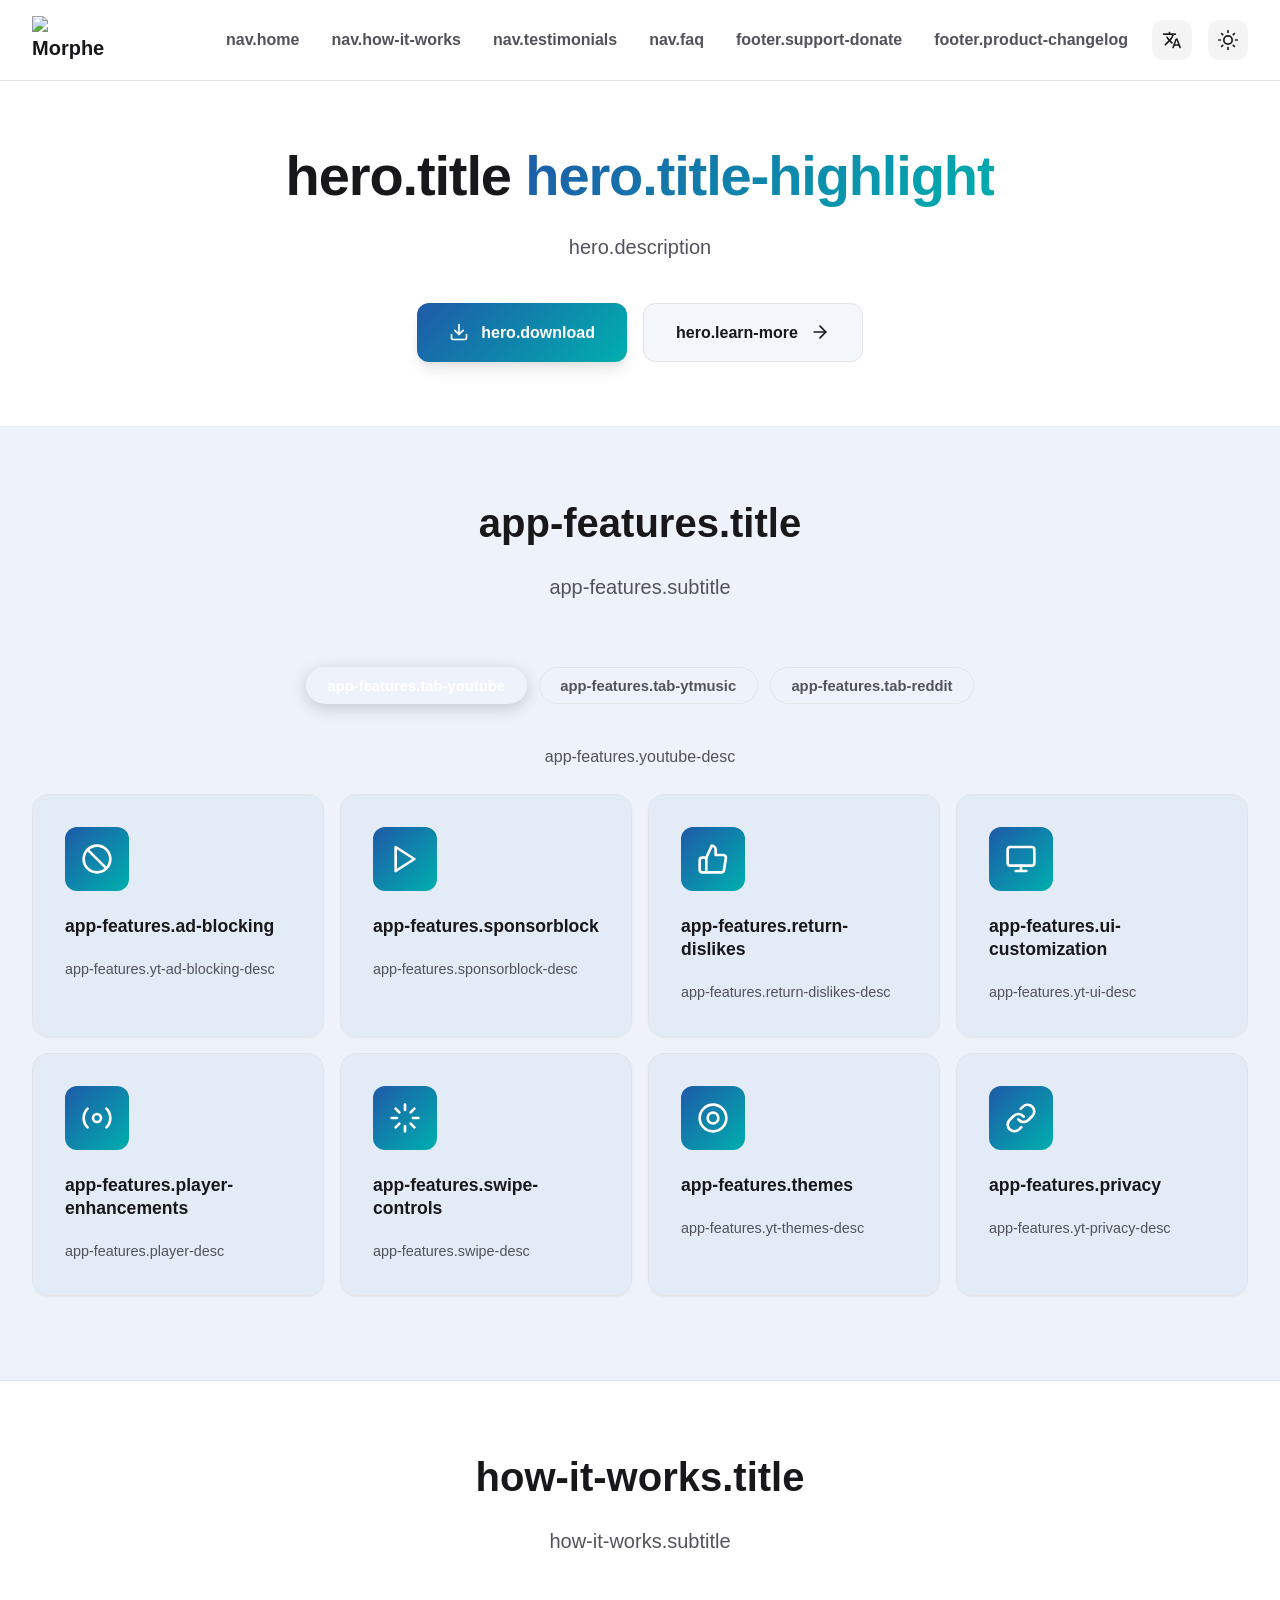
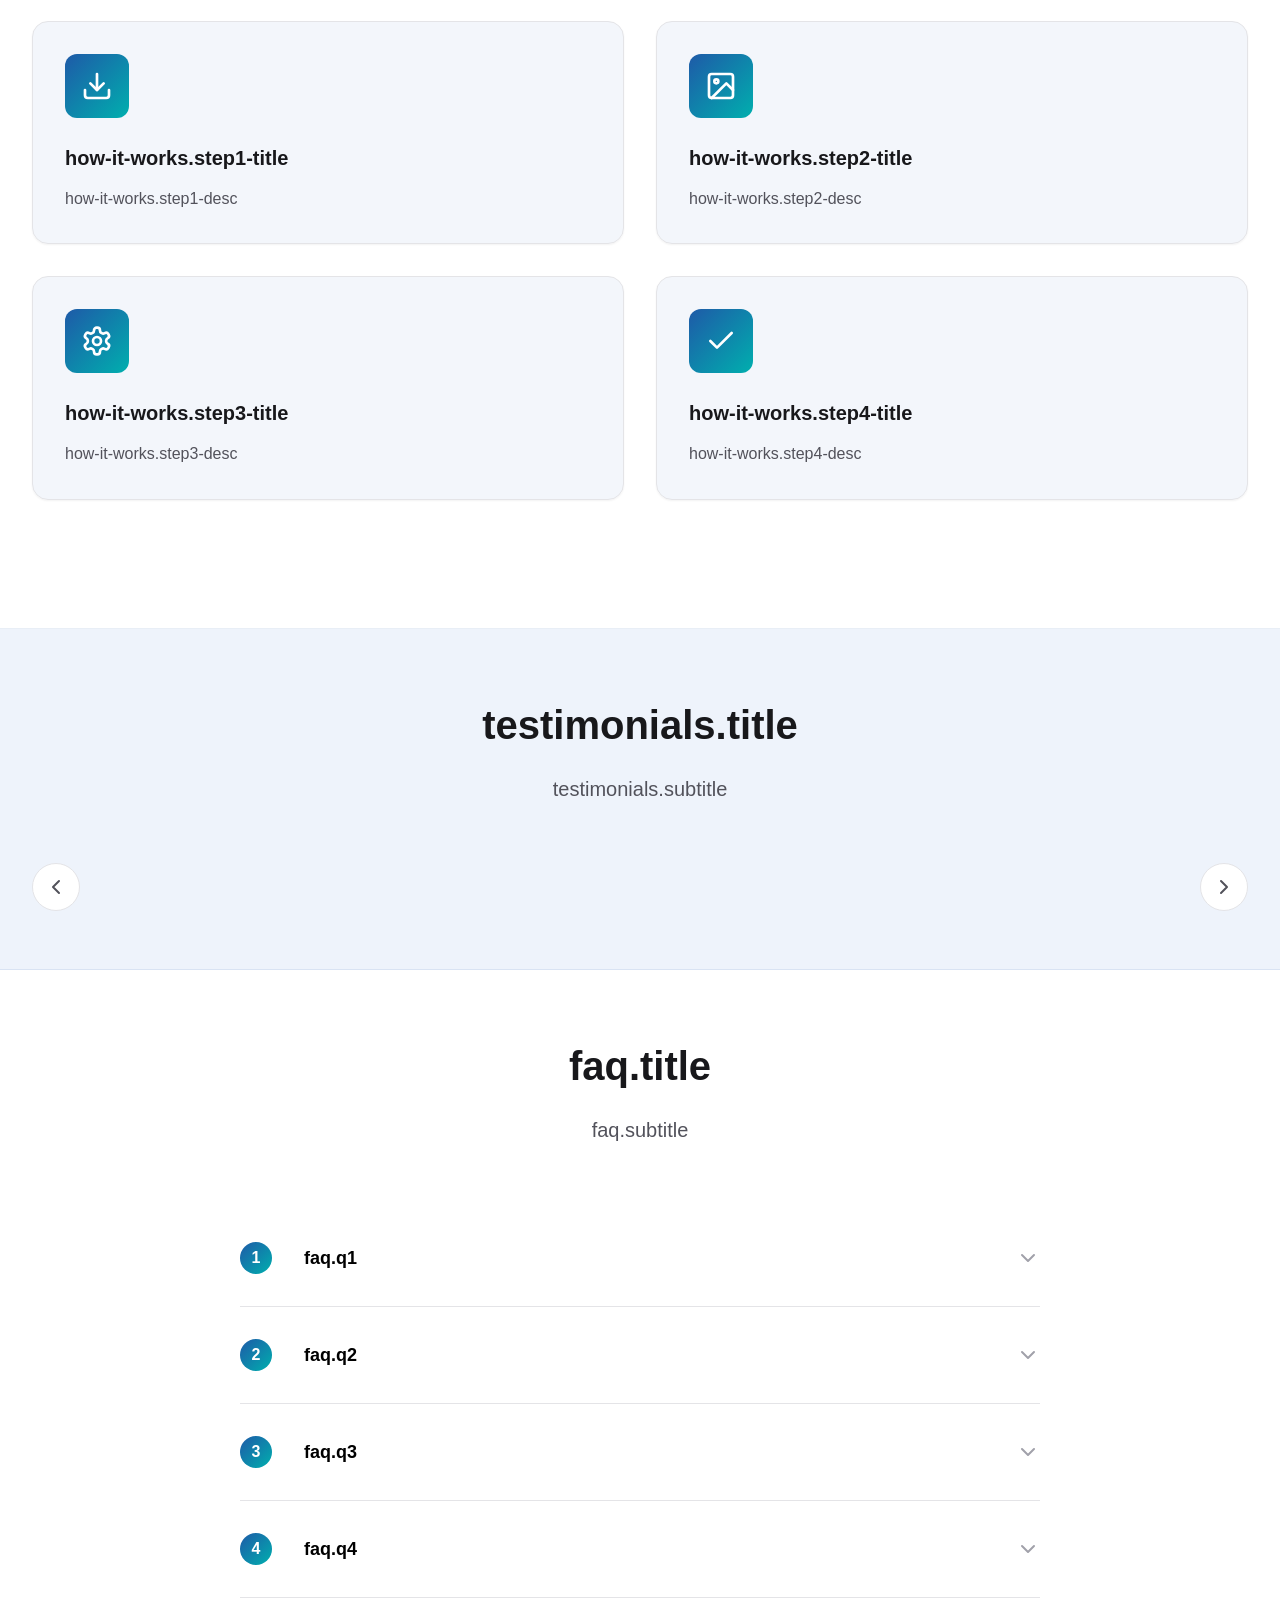
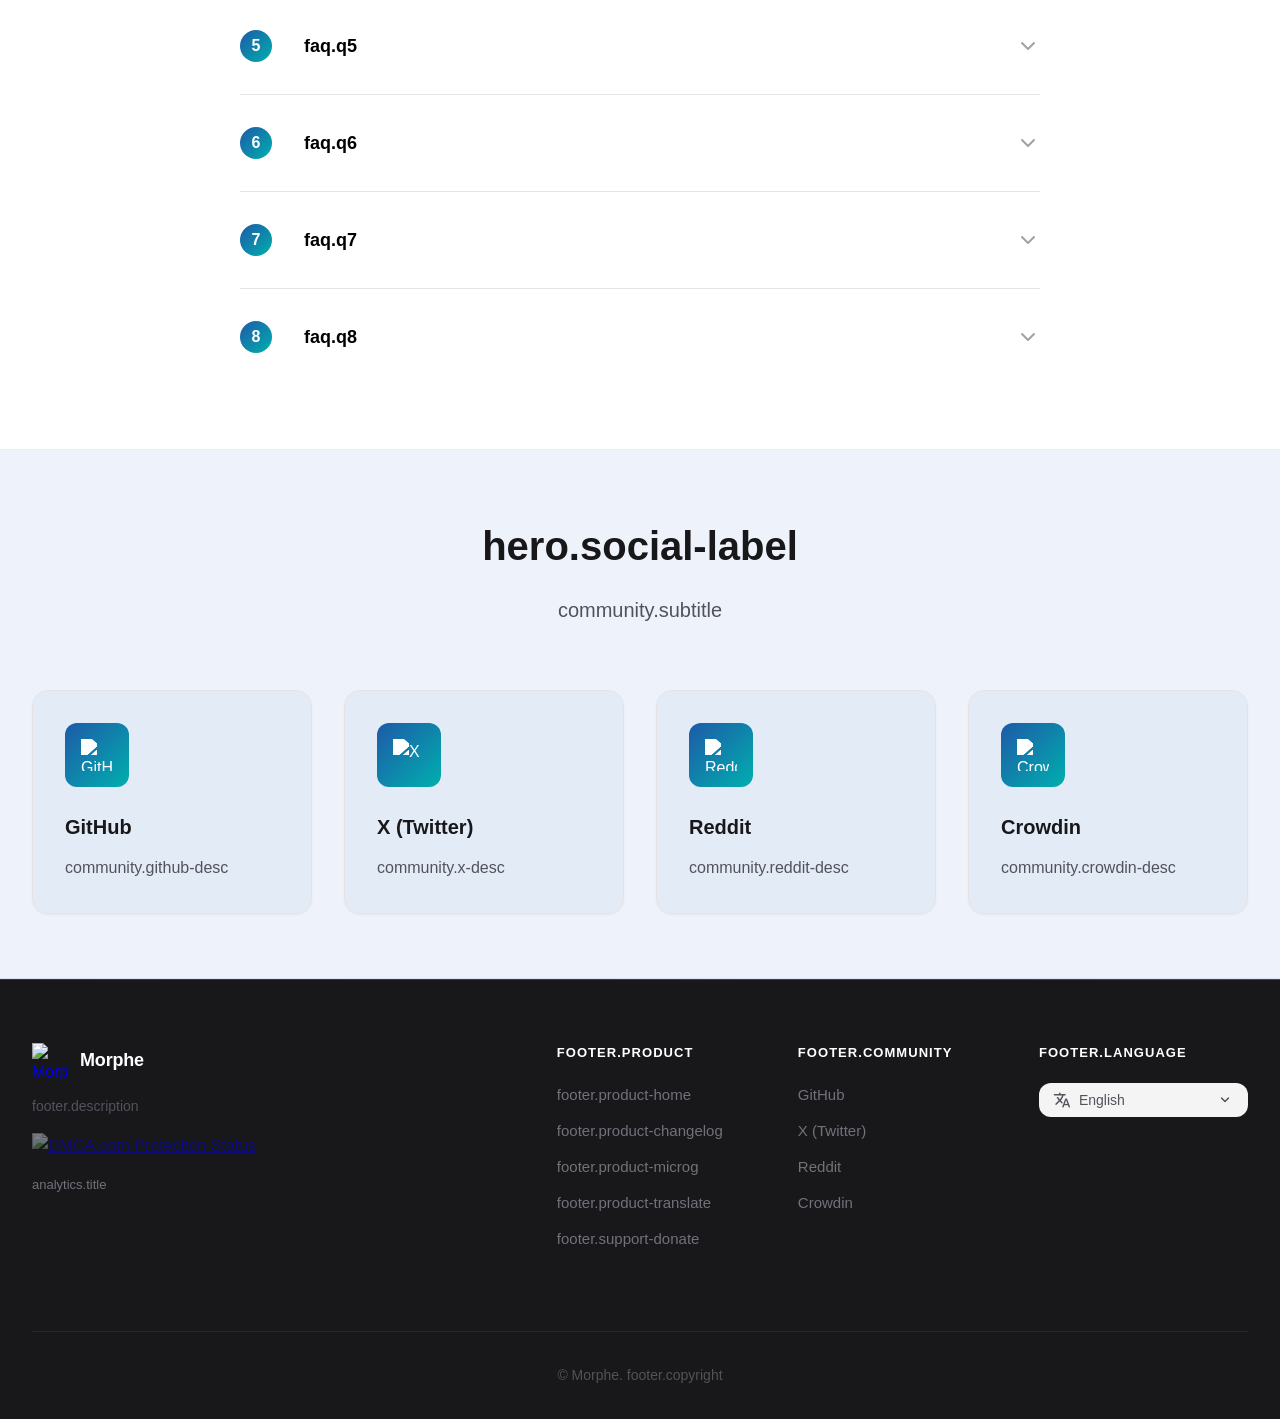
==== public/index.html @ bc4422da "feat: Add language selector button" ====
<!DOCTYPE html>
<html lang="en">
<head>
    <meta charset="UTF-8">
    <meta name="viewport" content="width=device-width, initial-scale=1.0">
    <meta name="description" content="Download the official Morphe APK.
    Created by former ReVanced contributors to patch YouTube, YouTube Music, and Reddit
    with ad-blocking and custom features.">
    <title>Morphe App for YouTube and Reddit - OFFICIAL SITE</title>
    <!-- Theme preloader -->
    <script src="js/theme-preload.js"></script>
    <!-- Language preloader -->
    <script src="js/lang-preload.js"></script>
    <link rel="stylesheet" href="https://fonts.googleapis.com/css2?family=Material+Symbols+Rounded:opsz,wght,FILL,GRAD@20..48,100..700,0..1,-50..200&display=block">
    <link rel="stylesheet" href="css/styles.css">
    <link rel="stylesheet" href="css/dark-theme.css">
    <link rel="icon" type="image/png" href="favicon-96x96.png" sizes="96x96"/>
    <link rel="icon" type="image/svg+xml" href="favicon.svg"/>
    <link rel="icon" href="favicon.ico"/>
    <link rel="apple-touch-icon" sizes="180x180" href="apple-touch-icon.png"/>
    <meta name="apple-mobile-web-app-title" content="Morphe"/>
    <link rel="manifest" href="site.webmanifest"/>
    <script src="js/analytics.js"></script>
</head>
<body>
<!-- Navigation -->
<nav class="navbar">
    <div class="nav-container">
        <a href="#home" class="nav-logo">
            <img src="images/morphe_wordmark_light.svg" alt="Morphe" class="nav-logo-wordmark logo-light">
            <img src="images/morphe_wordmark_dark.svg" alt="Morphe" class="nav-logo-wordmark logo-dark">
        </a>
        <div class="nav-links">
            <a href="#home" class="nav-link" data-i18n="nav.home" data-umami-event="Nav Home Click">Home</a>
            <a href="#how-it-works" class="nav-link" data-i18n="nav.how-it-works" data-umami-event="Nav How It Works Click">How It Works</a>
            <a href="#testimonials" class="nav-link" data-i18n="nav.testimonials" data-umami-event="Nav Testimonials Click">Testimonials</a>
            <a href="#faq" class="nav-link" data-i18n="nav.faq" data-umami-event="Nav FAQ Click">FAQ</a>
            <a href="donate" class="nav-link" data-i18n="footer.support-donate" data-umami-event="Nav Donate Click">Donate</a>
            <a href="changelog" class="nav-link"  data-i18n="footer.product-changelog" data-umami-event="Nav What's New Click">What's New</a>
        </div>
        <div class="nav-actions">
            <div class="lang-dropdown" id="langDropdownBar">
                <button class="lang-trigger-compact" id="langTriggerBar" type="button" aria-label="Change language">
                    <span class="material-symbols-rounded">translate</span>
                </button>
                <div class="lang-menu" id="langMenuBar" role="listbox"></div>
            </div>
            <button id="theme-toggle" class="theme-toggle" aria-label="Toggle theme" data-umami-event="Theme Toggle Click">
                <!-- Sun Icon (Light Mode) -->
                <svg id="theme-icon-sun" class="theme-icon" xmlns="http://www.w3.org/2000/svg" viewBox="0 0 24 24" fill="none" stroke="currentColor" stroke-width="2" stroke-linecap="round" stroke-linejoin="round">
                    <circle cx="12" cy="12" r="5"></circle>
                    <line x1="12" y1="1" x2="12" y2="3"></line>
                    <line x1="12" y1="21" x2="12" y2="23"></line>
                    <line x1="4.22" y1="4.22" x2="5.64" y2="5.64"></line>
                    <line x1="18.36" y1="18.36" x2="19.78" y2="19.78"></line>
                    <line x1="1" y1="12" x2="3" y2="12"></line>
                    <line x1="21" y1="12" x2="23" y2="12"></line>
                    <line x1="4.22" y1="19.78" x2="5.64" y2="18.36"></line>
                    <line x1="18.36" y1="5.64" x2="19.78" y2="4.22"></line>
                </svg>
                <!-- Moon Icon (Dark Mode) -->
                <svg id="theme-icon-moon" class="theme-icon hidden" xmlns="http://www.w3.org/2000/svg" viewBox="0 0 24 24" fill="none" stroke="currentColor" stroke-width="2" stroke-linecap="round" stroke-linejoin="round">
                    <path d="M21 12.79A9 9 0 1 1 11.21 3 7 7 0 0 0 21 12.79z"></path>
                </svg>
            </button>
            <button class="mobile-menu-toggle" aria-label="Toggle menu" data-umami-event="Mobile Menu Toggle">
                <span></span>
                <span></span>
                <span></span>
            </button>
        </div>
    </div>
</nav>

<!-- Hero Section -->
<section id="home" class="hero">
    <div class="hero-container">
        <div class="hero-content">
            <h1 class="hero-title"><span data-i18n="hero.title">Transform Your</span> <span class="gradient-text" data-i18n="hero.title-highlight">Android Apps</span></h1>
            <p class="hero-description" data-i18n="hero.description">
                From the developers that brought you the greatest modded YouTube apps,
                comes Morphe - the powerful app modification tool that puts you in control
            </p>
            <div class="hero-buttons">
                <a href="DOWNLOAD_URL_TEMPLATE" class="btn btn-primary" data-umami-event="Download Button Click">
                    <svg xmlns="http://www.w3.org/2000/svg" width="20" height="20" viewBox="0 0 24 24" fill="none" stroke="currentColor" stroke-width="2" stroke-linecap="round" stroke-linejoin="round">
                        <path d="M21 15v4a2 2 0 0 1-2 2H5a2 2 0 0 1-2-2v-4"></path>
                        <polyline points="7 10 12 15 17 10"></polyline>
                        <line x1="12" y1="15" x2="12" y2="3"></line>
                    </svg>
                    <span data-i18n="hero.download">Download Morphe</span>
                </a>
                <a href="#how-it-works" class="btn btn-secondary" data-umami-event="Learn More Button Click">
                    <span data-i18n="hero.learn-more">Learn More</span>
                    <svg xmlns="http://www.w3.org/2000/svg" width="20" height="20" viewBox="0 0 24 24" fill="none" stroke="currentColor" stroke-width="2" stroke-linecap="round" stroke-linejoin="round">
                        <line x1="5" y1="12" x2="19" y2="12"></line>
                        <polyline points="12 5 19 12 12 19"></polyline>
                    </svg>
                </a>
            </div>
        </div>
    </div>
</section>

<!-- Features Section -->
<section class="features-section">
    <div class="container">

        <div class="section-header">
            <h2 class="section-title" data-i18n="app-features.title">App Features</h2>
            <p class="section-subtitle" data-i18n="app-features.subtitle">Powerful patches for your favourite apps</p>
        </div>

        <!-- App Tabs -->
        <div class="app-tabs" role="tablist">
            <button class="app-tab active" data-app="youtube" role="tab" aria-selected="true">
                <span data-i18n="app-features.tab-youtube">YouTube Morphe</span>
            </button>
            <button class="app-tab" data-app="ytmusic" role="tab" aria-selected="false">
                <span data-i18n="app-features.tab-ytmusic">YT Music Morphe</span>
            </button>
            <button class="app-tab" data-app="reddit" role="tab" aria-selected="false">
                <span data-i18n="app-features.tab-reddit">Reddit Morphe</span>
            </button>
        </div>

        <!-- Pages container -->
        <div class="app-features-panel-wrapper">
            <div class="app-features-panel">

                <!-- YouTube page -->
                <div class="app-features-page active" data-app="youtube">
                    <p class="app-page-desc" data-i18n="app-features.youtube-desc">A customized YouTube experience with ad blocking, SponsorBlock support, enhanced player controls, and advanced privacy improvements</p>
                    <div class="features-grid-cards">
                        <div class="feature-slide">
                            <div class="feature-slide-icon"><svg viewBox="0 0 24 24" fill="none" stroke="currentColor" stroke-width="2" stroke-linecap="round" stroke-linejoin="round"><circle cx="12" cy="12" r="10"/><line x1="4.93" y1="4.93" x2="19.07" y2="19.07"/></svg></div>
                            <h4 data-i18n="app-features.ad-blocking">Ad Blocking</h4>
                            <p data-i18n="app-features.yt-ad-blocking-desc">Removes all ads from the home feed and video player for uninterrupted viewing.</p>
                        </div>
                        <div class="feature-slide">
                            <div class="feature-slide-icon"><svg viewBox="0 0 24 24" fill="none" stroke="currentColor" stroke-width="2" stroke-linecap="round" stroke-linejoin="round"><polygon points="5 3 19 12 5 21 5 3"/></svg></div>
                            <h4 data-i18n="app-features.sponsorblock">SponsorBlock</h4>
                            <p data-i18n="app-features.sponsorblock-desc">Automatically skips sponsored segments and other non-essential parts of videos.</p>
                        </div>
                        <div class="feature-slide">
                            <div class="feature-slide-icon"><svg viewBox="0 0 24 24" fill="none" stroke="currentColor" stroke-width="2" stroke-linecap="round" stroke-linejoin="round"><path d="M14 9V5a3 3 0 0 0-3-3l-4 9v11h11.28a2 2 0 0 0 2-1.7l1.38-9a2 2 0 0 0-2-2.3H14z"/><path d="M7 22H4a2 2 0 0 1-2-2v-7a2 2 0 0 1 2-2h3"/></svg></div>
                            <h4 data-i18n="app-features.return-dislikes">Return Dislikes</h4>
                            <p data-i18n="app-features.return-dislikes-desc">Displays community-powered dislike counts so you can make better viewing decisions.</p>
                        </div>
                        <div class="feature-slide">
                            <div class="feature-slide-icon"><svg viewBox="0 0 24 24" fill="none" stroke="currentColor" stroke-width="2" stroke-linecap="round" stroke-linejoin="round"><rect x="2" y="3" width="20" height="14" rx="2"/><path d="M8 21h8M12 17v4"/></svg></div>
                            <h4 data-i18n="app-features.ui-customization">UI Customization</h4>
                            <p data-i18n="app-features.yt-ui-desc">Hide Shorts, adjust navigation bar, and remove unwanted layout elements.</p>
                        </div>
                        <div class="feature-slide">
                            <div class="feature-slide-icon"><svg viewBox="0 0 24 24" fill="none" stroke="currentColor" stroke-width="2" stroke-linecap="round" stroke-linejoin="round"><circle cx="12" cy="12" r="3"/><path d="M19.07 4.93a10 10 0 0 1 0 14.14M4.93 4.93a10 10 0 0 0 0 14.14"/></svg></div>
                            <h4 data-i18n="app-features.player-enhancements">Player Enhancements</h4>
                            <p data-i18n="app-features.player-desc">Custom playback speeds, default video quality, and improved seekbar behavior.</p>
                        </div>
                        <div class="feature-slide">
                            <div class="feature-slide-icon"><svg viewBox="0 0 24 24" fill="none" stroke="currentColor" stroke-width="2" stroke-linecap="round" stroke-linejoin="round"><path d="M12 2v4M12 18v4M4.93 4.93l2.83 2.83M16.24 16.24l2.83 2.83M2 12h4M18 12h4M4.93 19.07l2.83-2.83M16.24 7.76l2.83-2.83"/></svg></div>
                            <h4 data-i18n="app-features.swipe-controls">Swipe Controls</h4>
                            <p data-i18n="app-features.swipe-desc">Adjust brightness and volume with intuitive touch gestures.</p>
                        </div>
                        <div class="feature-slide">
                            <div class="feature-slide-icon"><svg viewBox="0 0 24 24" fill="none" stroke="currentColor" stroke-width="2" stroke-linecap="round" stroke-linejoin="round"><path d="M12 2C6.48 2 2 6.48 2 12s4.48 10 10 10 10-4.48 10-10S17.52 2 12 2z"/><circle cx="12" cy="12" r="4"/></svg></div>
                            <h4 data-i18n="app-features.themes">Theme Customization</h4>
                            <p data-i18n="app-features.yt-themes-desc">Pure black, Material You, and additional theme styles.</p>
                        </div>
                        <div class="feature-slide">
                            <div class="feature-slide-icon"><svg viewBox="0 0 24 24" fill="none" stroke="currentColor" stroke-width="2" stroke-linecap="round" stroke-linejoin="round"><path d="M10 13a5 5 0 0 0 7.54.54l3-3a5 5 0 0 0-7.07-7.07l-1.72 1.71"/><path d="M14 11a5 5 0 0 0-7.54-.54l-3 3a5 5 0 0 0 7.07 7.07l1.71-1.71"/></svg></div>
                            <h4 data-i18n="app-features.privacy">Privacy Improvements</h4>
                            <p data-i18n="app-features.yt-privacy-desc">Cleans sharing links by removing tracking parameters.</p>
                        </div>
                    </div>
                </div>

                <!-- YT Music page -->
                <div class="app-features-page" data-app="ytmusic">
                    <p class="app-page-desc" data-i18n="app-features.ytmusic-desc">An enhanced YouTube Music experience with ad blocking, customizable themes, audio improvements, and a cleaner interface</p>
                    <div class="features-grid-cards">
                        <div class="feature-slide">
                            <div class="feature-slide-icon"><svg viewBox="0 0 24 24" fill="none" stroke="currentColor" stroke-width="2" stroke-linecap="round" stroke-linejoin="round"><circle cx="12" cy="12" r="10"/><line x1="4.93" y1="4.93" x2="19.07" y2="19.07"/></svg></div>
                            <h4 data-i18n="app-features.ad-blocking">Ad Blocking</h4>
                            <p data-i18n="app-features.ytm-ad-desc">Removes all ads during music playback.</p>
                        </div>
                        <div class="feature-slide">
                            <div class="feature-slide-icon"><svg viewBox="0 0 24 24" fill="none" stroke="currentColor" stroke-width="2" stroke-linecap="round" stroke-linejoin="round"><path d="M9 18V5l12-2v13"/><circle cx="6" cy="18" r="3"/><circle cx="18" cy="16" r="3"/></svg></div>
                            <h4 data-i18n="app-features.audio-quality">Audio Quality</h4>
                            <p data-i18n="app-features.audio-desc">Disable dynamic range compression and prefer original audio tracks.</p>
                        </div>
                        <div class="feature-slide">
                            <div class="feature-slide-icon"><svg viewBox="0 0 24 24" fill="none" stroke="currentColor" stroke-width="2" stroke-linecap="round" stroke-linejoin="round"><path d="M12 2C6.48 2 2 6.48 2 12s4.48 10 10 10 10-4.48 10-10S17.52 2 12 2z"/><circle cx="12" cy="12" r="4"/></svg></div>
                            <h4 data-i18n="app-features.themes">Theme Customization</h4>
                            <p data-i18n="app-features.ytm-themes-desc">Custom dark and light backgrounds including Material You styles.</p>
                        </div>
                        <div class="feature-slide">
                            <div class="feature-slide-icon"><svg viewBox="0 0 24 24" fill="none" stroke="currentColor" stroke-width="2" stroke-linecap="round" stroke-linejoin="round"><rect x="2" y="3" width="20" height="14" rx="2"/><path d="M8 21h8M12 17v4"/></svg></div>
                            <h4 data-i18n="app-features.interface-cleanup">Interface Cleanup</h4>
                            <p data-i18n="app-features.ytm-ui-desc">Hide unnecessary buttons and UI components for a cleaner experience.</p>
                        </div>
                        <div class="feature-slide">
                            <div class="feature-slide-icon"><svg viewBox="0 0 24 24" fill="none" stroke="currentColor" stroke-width="2" stroke-linecap="round" stroke-linejoin="round"><polyline points="17 1 21 5 17 9"/><path d="M3 11V9a4 4 0 0 1 4-4h14"/><polyline points="7 23 3 19 7 15"/><path d="M21 13v2a4 4 0 0 1-4 4H3"/></svg></div>
                            <h4 data-i18n="app-features.repeat">Permanent Repeat</h4>
                            <p data-i18n="app-features.repeat-desc">Improved repeat behavior that persists across sessions.</p>
                        </div>
                        <div class="feature-slide">
                            <div class="feature-slide-icon"><svg viewBox="0 0 24 24" fill="none" stroke="currentColor" stroke-width="2" stroke-linecap="round" stroke-linejoin="round"><path d="M10 13a5 5 0 0 0 7.54.54l3-3a5 5 0 0 0-7.07-7.07l-1.72 1.71"/><path d="M14 11a5 5 0 0 0-7.54-.54l-3 3a5 5 0 0 0 7.07 7.07l1.71-1.71"/></svg></div>
                            <h4 data-i18n="app-features.link-sanitization">Link Sanitization</h4>
                            <p data-i18n="app-features.ytm-link-desc">Removes tracking parameters from shared links.</p>
                        </div>
                        <div class="feature-slide">
                            <div class="feature-slide-icon"><svg viewBox="0 0 24 24" fill="none" stroke="currentColor" stroke-width="2" stroke-linecap="round" stroke-linejoin="round"><path d="M12 22s8-4 8-10V5l-8-3-8 3v7c0 6 8 10 8 10z"/></svg></div>
                            <h4 data-i18n="app-features.custom-branding">Custom Branding</h4>
                            <p data-i18n="app-features.branding-desc">Optional app name and icon customization.</p>
                        </div>
                        <div class="feature-slide">
                            <div class="feature-slide-icon"><svg viewBox="0 0 24 24" fill="none" stroke="currentColor" stroke-width="2" stroke-linecap="round" stroke-linejoin="round"><rect x="2" y="17" width="20" height="5" rx="1"/><line x1="6" y1="17" x2="6" y2="22"/><line x1="12" y1="17" x2="12" y2="22"/><line x1="18" y1="17" x2="18" y2="22"/></svg></div>
                            <h4 data-i18n="app-features.nav-bar">Navigation Bar</h4>
                            <p data-i18n="app-features.nav-bar-desc">Hide or customize the bottom navigation bar and its labels to reduce clutter.</p>
                        </div>
                    </div>
                </div>

                <!-- Reddit page -->
                <div class="app-features-page" data-app="reddit">
                    <p class="app-page-desc" data-i18n="app-features.reddit-desc">A streamlined Reddit experience with ad blocking, interface customization, direct link handling, and improved privacy</p>
                    <div class="features-grid-cards">
                        <div class="feature-slide">
                            <div class="feature-slide-icon"><svg viewBox="0 0 24 24" fill="none" stroke="currentColor" stroke-width="2" stroke-linecap="round" stroke-linejoin="round"><circle cx="12" cy="12" r="10"/><line x1="4.93" y1="4.93" x2="19.07" y2="19.07"/></svg></div>
                            <h4 data-i18n="app-features.ad-blocking">Ad Blocking</h4>
                            <p data-i18n="app-features.reddit-ad-desc">Removes in-feed advertisements for a cleaner browsing experience.</p>
                        </div>
                        <div class="feature-slide">
                            <div class="feature-slide-icon"><svg viewBox="0 0 24 24" fill="none" stroke="currentColor" stroke-width="2" stroke-linecap="round" stroke-linejoin="round"><rect x="2" y="3" width="20" height="14" rx="2"/><path d="M8 21h8M12 17v4"/></svg></div>
                            <h4 data-i18n="app-features.interface-cleanup">Interface Customization</h4>
                            <p data-i18n="app-features.reddit-ui-desc">Hide navigation buttons, sidebar elements, and recommended shelves.</p>
                        </div>
                        <div class="feature-slide">
                            <div class="feature-slide-icon"><svg viewBox="0 0 24 24" fill="none" stroke="currentColor" stroke-width="2" stroke-linecap="round" stroke-linejoin="round"><path d="M9 9V4.5M9 9H4.5M9 9 3.5 3.5M9 15v4.5M9 15H4.5M9 15l-5.5 5.5M15 9h4.5M15 9V4.5M15 9l5.5-5.5M15 15h4.5M15 15v4.5m0-4.5 5.5 5.5"/></svg></div>
                            <h4 data-i18n="app-features.auto-dismiss">Auto Dialog Dismiss</h4>
                            <p data-i18n="app-features.dismiss-desc">Automatically removes repetitive community warning popups.</p>
                        </div>
                        <div class="feature-slide">
                            <div class="feature-slide-icon"><svg viewBox="0 0 24 24" fill="none" stroke="currentColor" stroke-width="2" stroke-linecap="round" stroke-linejoin="round"><path d="M18 13v6a2 2 0 0 1-2 2H5a2 2 0 0 1-2-2V8a2 2 0 0 1 2-2h6"/><polyline points="15 3 21 3 21 9"/><line x1="10" y1="14" x2="21" y2="3"/></svg></div>
                            <h4 data-i18n="app-features.direct-links">Direct External Links</h4>
                            <p data-i18n="app-features.direct-links-desc">Open links without redirect tracking, going directly to the destination.</p>
                        </div>
                        <div class="feature-slide">
                            <div class="feature-slide-icon"><svg viewBox="0 0 24 24" fill="none" stroke="currentColor" stroke-width="2" stroke-linecap="round" stroke-linejoin="round"><path d="M10 13a5 5 0 0 0 7.54.54l3-3a5 5 0 0 0-7.07-7.07l-1.72 1.71"/><path d="M14 11a5 5 0 0 0-7.54-.54l-3 3a5 5 0 0 0 7.07 7.07l1.71-1.71"/></svg></div>
                            <h4 data-i18n="app-features.link-sanitization">Link Sanitization</h4>
                            <p data-i18n="app-features.reddit-link-desc">Removes tracking parameters from shared URLs for better privacy.</p>
                        </div>
                        <div class="feature-slide">
                            <div class="feature-slide-icon"><svg viewBox="0 0 24 24" fill="none" stroke="currentColor" stroke-width="2" stroke-linecap="round" stroke-linejoin="round"><path d="M3 9l9-7 9 7v11a2 2 0 0 1-2 2H5a2 2 0 0 1-2-2z"/><polyline points="9 22 9 12 15 12 15 22"/></svg></div>
                            <h4 data-i18n="app-features.clean-nav">Cleaner Navigation</h4>
                            <p data-i18n="app-features.clean-nav-desc">Simplified layout with fewer distractions for focused browsing.</p>
                        </div>
                        <div class="feature-slide">
                            <div class="feature-slide-icon"><svg viewBox="0 0 24 24" fill="none" stroke="currentColor" stroke-width="2" stroke-linecap="round" stroke-linejoin="round"><path d="M23 19a2 2 0 0 1-2 2H3a2 2 0 0 1-2-2V8a2 2 0 0 1 2-2h4l2-3h6l2 3h4a2 2 0 0 1 2 2z"/><line x1="3" y1="3" x2="21" y2="21"/></svg></div>
                            <h4 data-i18n="app-features.screenshot">Screenshot Freedom</h4>
                            <p data-i18n="app-features.screenshot-desc">Disables the popup that appears when taking screenshots inside the app.</p>
                        </div>
                        <div class="feature-slide">
                            <div class="feature-slide-icon"><svg viewBox="0 0 24 24" fill="none" stroke="currentColor" stroke-width="2" stroke-linecap="round" stroke-linejoin="round"><path d="M18 8h1a4 4 0 0 1 0 8h-1"/><path d="M2 8h16v9a4 4 0 0 1-4 4H6a4 4 0 0 1-4-4V8z"/><line x1="6" y1="1" x2="6" y2="4"/><line x1="10" y1="1" x2="10" y2="4"/><line x1="14" y1="1" x2="14" y2="4"/></svg></div>
                            <h4 data-i18n="app-features.spoof-signature">Notification Fix</h4>
                            <p data-i18n="app-features.spoof-signature-desc">Spoofs the app signature to restore push notifications that may be broken after patching.</p>
                        </div>
                    </div>
                </div>
            </div>
        </div>
    </div>
</section>

<!-- How It Works Section -->
<section id="how-it-works" class="how-it-works">
    <div class="container">
        <div class="section-header">
            <h2 class="section-title" data-i18n="how-it-works.title">How Morphe Works</h2>
            <p class="section-subtitle" data-i18n="how-it-works.subtitle">Simple, powerful, and built for everyone</p>
        </div>

        <div class="features-grid">
            <div class="feature-card">
                <div class="feature-icon">
                    <svg xmlns="http://www.w3.org/2000/svg" width="32" height="32" viewBox="0 0 24 24" fill="none" stroke="currentColor" stroke-width="2" stroke-linecap="round" stroke-linejoin="round">
                        <path d="M21 15v4a2 2 0 0 1-2 2H5a2 2 0 0 1-2-2v-4"></path>
                        <polyline points="7 10 12 15 17 10"></polyline>
                        <line x1="12" y1="15" x2="12" y2="3"></line>
                    </svg>
                </div>
                <h3 class="feature-title" data-i18n="how-it-works.step1-title">1. Download Morphe</h3>
                <p class="feature-description" data-i18n="how-it-works.step1-desc">
                    Download the latest version of Morphe and install it on your Android device.
                </p>
            </div>

            <div class="feature-card">
                <div class="feature-icon">
                    <svg xmlns="http://www.w3.org/2000/svg" width="32" height="32" viewBox="0 0 24 24" fill="none" stroke="currentColor" stroke-width="2" stroke-linecap="round" stroke-linejoin="round">
                        <rect x="3" y="3" width="18" height="18" rx="2" ry="2"></rect>
                        <circle cx="8.5" cy="8.5" r="1.5"></circle>
                        <polyline points="21 15 16 10 5 21"></polyline>
                    </svg>
                </div>
                <h3 class="feature-title" data-i18n="how-it-works.step2-title">2. Choose Your App</h3>
                <p class="feature-description" data-i18n="how-it-works.step2-desc">
                    Select the app you want to modify.
                </p>
            </div>

            <div class="feature-card">
                <div class="feature-icon">
                    <svg xmlns="http://www.w3.org/2000/svg" width="32" height="32" viewBox="0 0 24 24" fill="none" stroke="currentColor" stroke-width="2" stroke-linecap="round" stroke-linejoin="round">
                        <path d="M12.22 2h-.44a2 2 0 0 0-2 2v.18a2 2 0 0 1-1 1.73l-.43.25a2 2 0 0 1-2 0l-.15-.08a2 2 0 0 0-2.73.73l-.22.38a2 2 0 0 0 .73 2.73l.15.1a2 2 0 0 1 1 1.72v.51a2 2 0 0 1-1 1.74l-.15.09a2 2 0 0 0-.73 2.73l.22.38a2 2 0 0 0 2.73.73l.15-.08a2 2 0 0 1 2 0l.43.25a2 2 0 0 1 1 1.73V20a2 2 0 0 0 2 2h.44a2 2 0 0 0 2-2v-.18a2 2 0 0 1 1-1.73l.43-.25a2 2 0 0 1 2 0l.15.08a2 2 0 0 0 2.73-.73l.22-.39a2 2 0 0 0-.73-2.73l-.15-.08a2 2 0 0 1-1-1.74v-.5a2 2 0 0 1 1-1.74l.15-.09a2 2 0 0 0 .73-2.73l-.22-.38a2 2 0 0 0-2.73-.73l-.15.08a2 2 0 0 1-2 0l-.43-.25a2 2 0 0 1-1-1.73V4a2 2 0 0 0-2-2z"></path>
                        <circle cx="12" cy="12" r="3"></circle>
                    </svg>
                </div>
                <h3 class="feature-title" data-i18n="how-it-works.step3-title">3. Apply Patches</h3>
                <p class="feature-description" data-i18n="how-it-works.step3-desc">
                    Morphe will automatically patch your selected app.
                </p>
            </div>

            <div class="feature-card">
                <div class="feature-icon">
                    <svg xmlns="http://www.w3.org/2000/svg" width="32" height="32" viewBox="0 0 24 24" fill="none" stroke="currentColor" stroke-width="2" stroke-linecap="round" stroke-linejoin="round">
                        <polyline points="20 6 9 17 4 12"></polyline>
                    </svg>
                </div>
                <h3 class="feature-title" data-i18n="how-it-works.step4-title">4. Install & Enjoy</h3>
                <p class="feature-description" data-i18n="how-it-works.step4-desc">
                    Install the patched app and enjoy your customized experience.
                </p>
            </div>
        </div>
    </div>
</section>

<!-- Testimonials Section -->
<section id="testimonials" class="testimonials">
    <div class="container">
        <div class="section-header">
            <h2 class="section-title" data-i18n="testimonials.title">What Users Say</h2>
            <p class="section-subtitle" data-i18n="testimonials.subtitle">Feedback from real users and definitely not made up</p>
        </div>

        <div class="testimonials-carousel">
            <button class="carousel-button prev" aria-label="Previous testimonial" data-umami-event="Testimonial Previous Click">
                <svg xmlns="http://www.w3.org/2000/svg" width="24" height="24" viewBox="0 0 24 24" fill="none" stroke="currentColor" stroke-width="2" stroke-linecap="round" stroke-linejoin="round">
                    <polyline points="15 18 9 12 15 6"></polyline>
                </svg>
            </button>

            <div class="testimonials-grid" id="testimonials-grid">
                <!-- Dynamically generated from JS -->
            </div>

            <button class="carousel-button next" aria-label="Next testimonial" data-umami-event="Testimonial Next Click">
                <svg xmlns="http://www.w3.org/2000/svg" width="24" height="24" viewBox="0 0 24 24" fill="none" stroke="currentColor" stroke-width="2" stroke-linecap="round" stroke-linejoin="round">
                    <polyline points="9 18 15 12 9 6"></polyline>
                </svg>
            </button>
        </div>
    </div>
</section>

<!-- FAQ Section -->
<section id="faq" class="faq">
    <div class="container">
        <div class="section-header">
            <h2 class="section-title" data-i18n="faq.title">Frequently Asked Questions</h2>
            <p class="section-subtitle" data-i18n="faq.subtitle">Everything you need to know about Morphe</p>
        </div>

        <div class="faq-list">
            <div class="faq-item">
                <button class="faq-question" data-umami-event="FAQ Expand" data-umami-event-question="What apps can Morphe patch?">
                    <div class="faq-number">1</div>
                    <span class="faq-text" data-i18n="faq.q1">What apps can Morphe patch?</span>
                    <svg class="faq-toggle-icon" xmlns="http://www.w3.org/2000/svg" width="24" height="24" viewBox="0 0 24 24" fill="none" stroke="currentColor" stroke-width="2" stroke-linecap="round" stroke-linejoin="round">
                        <polyline points="6 9 12 15 18 9"></polyline>
                    </svg>
                </button>
                <div class="faq-answer">
                    <p data-i18n="faq.a1">You can patch any app you want. As long as you want YouTube, YouTube Music, or Reddit. We're constantly working on expanding support to more apps.</p>
                </div>
            </div>

            <div class="faq-item">
                <button class="faq-question" data-umami-event="FAQ Expand" data-umami-event-question="Is Morphe safe?">
                    <div class="faq-number">2</div>
                    <span class="faq-text" data-i18n="faq.q2">Is Morphe safe?</span>
                    <svg class="faq-toggle-icon" xmlns="http://www.w3.org/2000/svg" width="24" height="24" viewBox="0 0 24 24" fill="none" stroke="currentColor" stroke-width="2" stroke-linecap="round" stroke-linejoin="round">
                        <polyline points="6 9 12 15 18 9"></polyline>
                    </svg>
                </button>
                <div class="faq-answer">
                    <p data-i18n="faq.a2">As safe as modifying obfuscated bytecode can be. All source code for Morphe is open source and free for anyone to inspect. Our community actively reviews and contributes to the codebase.</p>
                </div>
            </div>

            <div class="faq-item">
                <button class="faq-question" data-umami-event="FAQ Expand" data-umami-event-question="Will Morphe brick my phone?">
                    <div class="faq-number">3</div>
                    <span class="faq-text" data-i18n="faq.q3">Will Morphe brick my phone?</span>
                    <svg class="faq-toggle-icon" xmlns="http://www.w3.org/2000/svg" width="24" height="24" viewBox="0 0 24 24" fill="none" stroke="currentColor" stroke-width="2" stroke-linecap="round" stroke-linejoin="round">
                        <polyline points="6 9 12 15 18 9"></polyline>
                    </svg>
                </button>
                <div class="faq-answer">
                    <p data-i18n="faq.a3">Only if your phone decides to brick itself. Otherwise your device will be fine. Morphe only modifies app packages and doesn't touch system files.</p>
                </div>
            </div>

            <div class="faq-item">
                <button class="faq-question" data-umami-event="FAQ Expand" data-umami-event-question="Can I customize apps to my preference?">
                    <div class="faq-number">4</div>
                    <span class="faq-text" data-i18n="faq.q4">Can I customize apps to my preference?</span>
                    <svg class="faq-toggle-icon" xmlns="http://www.w3.org/2000/svg" width="24" height="24" viewBox="0 0 24 24" fill="none" stroke="currentColor" stroke-width="2" stroke-linecap="round" stroke-linejoin="round">
                        <polyline points="6 9 12 15 18 9"></polyline>
                    </svg>
                </button>
                <div class="faq-answer">
                    <p data-i18n="faq.a4">Yes, but don't blame Morphe if your app becomes too customized for you to handle. It's recommended to customize up to your preference level and no more.</p>
                </div>
            </div>

            <div class="faq-item">
                <button class="faq-question" data-umami-event="FAQ Expand" data-umami-event-question="What's Morphe's privacy policy?">
                    <div class="faq-number">5</div>
                    <span class="faq-text" data-i18n="faq.q5">What's Morphe's privacy policy?</span>
                    <svg class="faq-toggle-icon" xmlns="http://www.w3.org/2000/svg" width="24" height="24" viewBox="0 0 24 24" fill="none" stroke="currentColor" stroke-width="2" stroke-linecap="round" stroke-linejoin="round">
                        <polyline points="6 9 12 15 18 9"></polyline>
                    </svg>
                </button>
                <div class="faq-answer">
                    <p>
                        <span data-i18n="analytics.part1">This website uses </span>
                        <a href="https://umami.is" target="_blank" rel="noopener noreferrer" class="inline-link" data-umami-event="Umami Link Click">
                            <span>Umami</span></a>
                        <span data-i18n="analytics.part2">and Google Analytics 4: No cookies, no advertising, no profiling, and no data is sold or shared.</span>
                        <span data-i18n="analytics.part3">Morphe does not add analytics or data collection to any patched apps.</span>
                    </p>
                </div>
            </div>

            <div class="faq-item">
                <button class="faq-question" data-umami-event="FAQ Expand" data-umami-event-question="Why the name Morphe?">
                    <div class="faq-number">6</div>
                    <span class="faq-text" data-i18n="faq.q6">Why the name Morphe?</span>
                    <svg class="faq-toggle-icon" xmlns="http://www.w3.org/2000/svg" width="24" height="24" viewBox="0 0 24 24" fill="none" stroke="currentColor" stroke-width="2" stroke-linecap="round" stroke-linejoin="round">
                        <polyline points="6 9 12 15 18 9"></polyline>
                    </svg>
                </button>
                <div class="faq-answer">
                    <p data-i18n="faq.a6">Because "Android App Modification And Transformation Tool" (AAMATT) is not very catchy. And because Morphe implies it morphs your apps into something better.</p>
                </div>
            </div>

            <div class="faq-item">
                <button class="faq-question" data-umami-event="FAQ Expand" data-umami-event-question="Is Morphe magic?">
                    <div class="faq-number">7</div>
                    <span class="faq-text" data-i18n="faq.q7">Is Morphe magic?</span>
                    <svg class="faq-toggle-icon" xmlns="http://www.w3.org/2000/svg" width="24" height="24" viewBox="0 0 24 24" fill="none" stroke="currentColor" stroke-width="2" stroke-linecap="round" stroke-linejoin="round">
                        <polyline points="6 9 12 15 18 9"></polyline>
                    </svg>
                </button>
                <div class="faq-answer">
                    <p data-i18n="faq.a7">No. But also yes. It's advanced bytecode manipulation that feels like magic.</p>
                </div>
            </div>

            <div class="faq-item">
                <button class="faq-question" data-umami-event="FAQ Expand" data-umami-event-question="Can I contribute to Morphe?">
                    <div class="faq-number">8</div>
                    <span class="faq-text" data-i18n="faq.q8">Can I contribute to Morphe?</span>
                    <svg class="faq-toggle-icon" xmlns="http://www.w3.org/2000/svg" width="24" height="24" viewBox="0 0 24 24" fill="none" stroke="currentColor" stroke-width="2" stroke-linecap="round" stroke-linejoin="round">
                        <polyline points="6 9 12 15 18 9"></polyline>
                    </svg>
                </button>
                <div class="faq-answer">
                    <p>
                        <span data-i18n="faq.a8-part1">Yes! See the contribution guidelines in our</span>
                        <a href="https://github.com/MorpheApp/" target="_blank" rel="noopener noreferrer" class="inline-link" data-umami-event="GitHub Contribution Click">
                            <span data-i18n="faq.a8-github">GitHub repos</span></a><span data-i18n="faq.a8-part2">. If you don't have developer skills, we always appreciate</span>
                        <a href="/donate" class="inline-link" data-umami-event="FAQ Donate Link Click">
                            <span data-i18n="faq.a8-donate">donations</span></a>
                        <span data-i18n="faq.a8-part3">to help pay the bills.</span>
                    </p>
                </div>
            </div>
        </div>
    </div>
</section>

<!-- Community Section -->
<section id="community" class="community">
    <div class="container">
        <div class="section-header">
            <h2 class="section-title" data-i18n="hero.social-label">Join the Community</h2>
            <p class="section-subtitle" data-i18n="community.subtitle">Follow us, report issues, and help make Morphe better</p>
        </div>
        <div class="community-grid">
            <a href="https://github.com/MorpheApp" target="_blank" class="community-card" data-umami-event="GitHub Link Click">
                <div class="feature-icon">
                    <img src="images/github.svg" alt="GitHub" class="community-icon-img">
                </div>
                <h3 class="feature-title">GitHub</h3>
                <p class="feature-description" data-i18n="community.github-desc">Browse the source code, report bugs, and contribute to Morphe development.</p>
            </a>
            <a href="https://x.com/MorpheApp" target="_blank" class="community-card" data-umami-event="X Link Click">
                <div class="feature-icon">
                    <img src="images/X.svg" alt="X" class="community-icon-img">
                </div>
                <h3 class="feature-title">X (Twitter)</h3>
                <p class="feature-description" data-i18n="community.x-desc">Stay up to date with the latest news, releases, and announcements.</p>
            </a>
            <a href="https://reddit.com/r/MorpheApp" target="_blank" class="community-card" data-umami-event="Reddit Link Click">
                <div class="feature-icon">
                    <img src="images/reddit.svg" alt="Reddit" class="community-icon-img">
                </div>
                <h3 class="feature-title">Reddit</h3>
                <p class="feature-description" data-i18n="community.reddit-desc">Join discussions, share tips, and connect with other Morphe users.</p>
            </a>
            <a href="https://crowdin.com/project/morphe" target="_blank" class="community-card" data-umami-event="Crowdin Link Click">
                <div class="feature-icon">
                    <img src="images/crowdin-small.svg" alt="Crowdin" class="community-icon-img">
                </div>
                <h3 class="feature-title">Crowdin</h3>
                <p class="feature-description" data-i18n="community.crowdin-desc">Help translate Morphe into your language and make it accessible to everyone.</p>
            </a>
        </div>
    </div>
</section>

<!-- Footer -->
<footer class="footer">
    <div class="footer-inner">
        <div class="footer-top">

            <!-- Brand column -->
            <div class="footer-brand">
                <a href="/" class="footer-logo-link">
                    <img src="images/morphe_logo_with_frame.svg" alt="Morphe" class="footer-logo">
                    <span class="footer-brand-name">Morphe</span>
                </a>
                <p class="footer-tagline" data-i18n="footer.description">Next generation Android app patching</p>
                <a href="https://www.dmca.com/Protection/Status.aspx?ID=58df7b1f-ce9f-4a91-9b07-c79cf576230b"
                   title="DMCA.com Protection Status"
                   class="dmca-badge"
                   data-umami-event="DMCA Click">
                    <img src="https://images.dmca.com/Badges/dmca_protected_sml_120n.png?ID=58df7b1f-ce9f-4a91-9b07-c79cf576230b"
                         alt="DMCA.com Protection Status" />
                </a>
                <script src="https://images.dmca.com/Badges/DMCABadgeHelper.min.js"></script>
                <details class="analytics-details">
                    <summary data-i18n="analytics.title">Analytics</summary>
                    <span data-i18n="analytics.part1">This website uses </span>
                    <a href="https://umami.is" target="_blank" rel="noopener noreferrer" class="inline-link" data-umami-event="Umami Link Click">Umami</a>
                    <span data-i18n="analytics.part2"> and Google Analytics 4: No cookies, no advertising, no profiling, and no data is sold or shared.</span>
                </details>
            </div>

            <!-- Navigation columns -->
            <div class="footer-nav">
                <div class="footer-column">
                    <h4 data-i18n="footer.product">Product</h4>
                    <a href="/" data-i18n="footer.product-home" data-umami-event="Footer Home Click">Home</a>
                    <a href="changelog" data-i18n="footer.product-changelog" data-umami-event="Footer What's New Click">What's New</a>
                    <a href="microg" data-i18n="footer.product-microg" data-umami-event="Footer MicroG Click">Download MicroG</a>
                    <a href="translate" data-i18n="footer.product-translate" data-umami-event="Footer Translate Click">Help translate</a>
                    <a href="donate" data-i18n="footer.support-donate" data-umami-event="Footer Donate Click">Donate</a>
                </div>
                <div class="footer-column">
                    <h4 data-i18n="footer.community">Community</h4>
                    <a href="https://github.com/MorpheApp" target="_blank" data-umami-event="Footer GitHub Click">GitHub</a>
                    <a href="https://x.com/MorpheApp" target="_blank" data-umami-event="Footer X Click">X (Twitter)</a>
                    <a href="https://reddit.com/r/MorpheApp" target="_blank" data-umami-event="Footer Reddit Click">Reddit</a>
                    <a href="https://crowdin.com/project/morphe" target="_blank" data-umami-event="Footer Crowdin Click">Crowdin</a>
                </div>
                <div class="footer-column language-selector-container">
                    <h4 data-i18n="footer.language">Language</h4>
                    <div class="lang-dropdown" id="langDropdownFooter" style="width:100%;">
                        <button class="lang-trigger" id="langTriggerFooter" type="button" style="width:100%;">
                            <span class="material-symbols-rounded">translate</span>
                            <span class="lang-label">English</span>
                            <span class="material-symbols-rounded arrow">expand_more</span>
                        </button>
                        <div class="lang-menu" id="langMenuFooter" role="listbox" style="left:0;right:auto;min-width:100%;bottom:calc(100% + 6px);top:auto;"></div>
                    </div>
                </div>
            </div>
        </div>

        <!-- Bottom bar — copyright centered -->
        <div class="footer-bottom">
            <p class="footer-copyright">&copy; Morphe. <span data-i18n="footer.copyright">Open source and free forever.</span></p>
        </div>
    </div>
</footer>

<!-- Scroll to Top Button -->
<button id="scroll-to-top" class="scroll-to-top" aria-label="Scroll to top" data-umami-event="Scroll to Top Click">
    <svg xmlns="http://www.w3.org/2000/svg" width="24" height="24" viewBox="0 0 24 24" fill="none" stroke="currentColor" stroke-width="2" stroke-linecap="round" stroke-linejoin="round">
        <polyline points="18 15 12 9 6 15"></polyline>
    </svg>
</button>

<script src="js/theme-manager.js"></script>
<script src="js/i18n.js"></script>
<script src="js/testimonials.js"></script>
<script src="js/app-features.js"></script>
<script src="js/main.js"></script>
</body>
</html>
---- public/css/styles.css ----
/* Material Symbols Rounded Font */
@import url('https://fonts.googleapis.com/css2?family=Material+Symbols+Rounded:opsz,wght,FILL,GRAD@20..48,100..700,0..1,-50..200&display=block');

.material-symbols-rounded {
    font-family: 'Material Symbols Rounded';
    font-weight: normal;
    font-style: normal;
    font-size: 20px;
    line-height: 1;
    letter-spacing: normal;
    text-transform: none;
    display: inline-block;
    white-space: nowrap;
    direction: ltr;
    vertical-align: middle;
    -webkit-font-smoothing: antialiased;
    font-feature-settings: 'liga';
    font-variation-settings: 'FILL' 0, 'wght' 400, 'GRAD' 0, 'opsz' 24;
    width: 1em;
    height: 1em;
    overflow: hidden;
    flex-shrink: 0;
}

/* Modern CSS Reset */
*, *::before, *::after {
    box-sizing: border-box;
    margin: 0;
    padding: 0;
}

/* CSS Variables */
:root {
    /* Brand Colors */
    --primary-blue: #1E5AA8;
    --primary-teal: #00AFAE;
    --gradient-primary: linear-gradient(135deg, #1E5AA8 0%, #00AFAE 100%);
    --primary-light-blue: rgba(30, 90, 168, 0.05);

    /* Neutral Colors */
    --gray-50: #fafafa;
    --gray-100: #f4f4f5;
    --gray-200: #e4e4e7;
    --gray-300: #d4d4d8;
    --gray-400: #a1a1aa;
    --gray-500: #71717a;
    --gray-600: #52525b;
    --gray-700: #3f3f46;
    --gray-800: #27272a;
    --gray-900: #18181b;

    /* Semantic Colors */
    --bg-page: #ffffff;
    --bg-card: #fafafa;
    --bg-section: #eef3fb;
    --section-divider: rgba(30, 90, 168, 0.1);
    --text-primary: #18181b;
    --text-secondary: #52525b;
    --text-tertiary: #a1a1aa;
    --border: #e4e4e7;

    /* Spacing */
    --spacing-xs: 0.5rem;
    --spacing-sm: 0.75rem;
    --spacing-md: 1rem;
    --spacing-lg: 1.5rem;
    --spacing-xl: 2rem;
    --spacing-2xl: 3rem;
    --spacing-3xl: 4rem;

    /* Border Radius */
    --radius-sm: 0.375rem;
    --radius-md: 0.5rem;
    --radius-lg: 0.75rem;
    --radius-xl: 1rem;
    --radius-2xl: 1.5rem;

    /* Shadows */
    --shadow-sm: 0 1px 2px 0 rgba(0, 0, 0, 0.05);
    --shadow-md: 0 4px 6px -1px rgba(0, 0, 0, 0.1), 0 2px 4px -1px rgba(0, 0, 0, 0.06);
    --shadow-lg: 0 10px 15px -3px rgba(0, 0, 0, 0.1), 0 4px 6px -2px rgba(0, 0, 0, 0.05);
    --shadow-xl: 0 20px 25px -5px rgba(0, 0, 0, 0.1), 0 10px 10px -5px rgba(0, 0, 0, 0.04);

    /* Transitions */
    --transition-base: 200ms ease;
    --transition-slow: 300ms ease;
}

/* i18n Loading State */
html.i18n-loading body {
    opacity: 0;
}

html:not(.i18n-loading) body {
    opacity: 1;
    transition: opacity 0.2s ease-in;
}

/* Base Styles */
html {
    scroll-behavior: smooth;
    font-size: 16px;
}

body {
    font-family: -apple-system, BlinkMacSystemFont, 'Segoe UI', Roboto, Oxygen, Ubuntu, Cantarell, sans-serif;
    line-height: 1.6;
    color: var(--text-primary);
    background-color: var(--bg-page);
    -webkit-font-smoothing: antialiased;
    -moz-osx-font-smoothing: grayscale;
    -webkit-tap-highlight-color: transparent;
}

/* Navigation */
.navbar {
    position: sticky;
    top: 0;
    z-index: 1000;
    background: rgba(255, 255, 255, 0.8);
    backdrop-filter: blur(10px);
    border-bottom: 1px solid var(--border);
}

.nav-container {
    max-width: 1280px;
    margin: 0 auto;
    padding: var(--spacing-md) var(--spacing-xl);
    display: flex;
    align-items: center;
    justify-content: space-between;
}

.nav-logo {
    position: relative;
    display: flex;
    align-items: center;
    gap: var(--spacing-sm);
    text-decoration: none;
    color: var(--text-primary);
    font-weight: 600;
    font-size: 1.25rem;
    height: 48px;
    width: auto;
}

.nav-logo-wordmark {
    position: absolute;
    top: 0;
    left: 0;
    height: 48px;
    width: auto;
    opacity: 1;
    transition: opacity var(--transition-base);
}

.logo-light {
    opacity: 1;
    z-index: 2;
}

.logo-dark {
    opacity: 0;
    z-index: 1;
}

.nav-links {
    display: flex;
    gap: var(--spacing-xl);
    margin-left: auto;
    margin-right: var(--spacing-lg);
}

.nav-link {
    text-decoration: none;
    color: var(--text-secondary);
    font-weight: 600;
    transition: color var(--transition-base);
}

.nav-link:hover {
    color: var(--primary-blue);
}

.nav-actions {
    display: flex;
    flex-direction: row;
    flex-wrap: nowrap;
    align-items: center;
    justify-content: flex-end;
    gap: var(--spacing-md);
    flex-shrink: 0;
}

/* Language Dropdown (navbar + footer) */
.lang-dropdown {
    position: relative;
    display: inline-flex;
}

.lang-trigger-compact.open {
    background: rgba(30, 90, 168, 0.12);
    color: var(--primary-blue);
}

.lang-trigger-compact .material-symbols-rounded {
    font-size: 20px;
}

.lang-trigger {
    display: flex;
    align-items: center;
    gap: 8px;
    padding: 8px 14px;
    border-radius: var(--radius-lg);
    border: none;
    background: var(--gray-100);
    color: var(--text-secondary);
    font-size: 0.875rem;
    font-weight: 500;
    cursor: pointer;
    position: relative;
    overflow: hidden;
    transition: background var(--transition-base), color var(--transition-base);
    white-space: nowrap;
    width: 100%;
    -webkit-tap-highlight-color: transparent;
}

.lang-trigger:hover {
    background: var(--gray-200);
}

.lang-trigger.open {
    background: rgba(30, 90, 168, 0.12);
    color: var(--primary-blue);
}

.lang-trigger .material-symbols-rounded {
    font-size: 18px;
}

.lang-trigger .arrow {
    font-size: 18px;
    margin-left: auto;
    transition: transform var(--transition-base);
}

.lang-trigger.open .arrow {
    transform: rotate(180deg);
}

.lang-menu {
    position: absolute;
    top: calc(100% + 6px);
    right: 0;
    min-width: 180px;
    background: var(--bg-card);
    border: 1px solid var(--border);
    border-radius: var(--radius-lg);
    box-shadow: var(--shadow-lg);
    z-index: 2000;
    display: none;
    padding: 0;
    overflow: hidden;
    animation: langMenuOpen 0.18s ease;
}

.lang-menu.open {
    display: block;
}

.lang-menu-scroll {
    max-height: 300px;
    overflow-y: auto;
    padding: 4px 0;
}

.lang-menu-scroll::-webkit-scrollbar {
    width: 4px;
}

.lang-menu-scroll::-webkit-scrollbar-track {
    background: transparent;
}

.lang-menu-scroll::-webkit-scrollbar-thumb {
    background: var(--border);
    border-radius: 4px;
}

.lang-menu-item {
    display: flex;
    align-items: center;
    gap: 10px;
    padding: 9px 14px;
    font-size: 0.875rem;
    color: var(--text-primary);
    cursor: pointer;
    width: 100%;
    text-align: left;
    border: none;
    background: none;
    white-space: nowrap;
    transition: background var(--transition-base);
}

.lang-menu-item:hover {
    background: var(--gray-100);
}

.lang-menu-item.selected {
    background: rgba(30, 90, 168, 0.08);
    color: var(--primary-blue);
    font-weight: 600;
}

.lang-menu-item .check-mark {
    font-size: 16px;
    opacity: 0;
    width: 16px;
    flex-shrink: 0;
}

.lang-menu-item.selected .check-mark {
    opacity: 1;
}

.lang-menu-item .lang-name {
    flex: 1;
}

@keyframes langMenuOpen {
    from {
        opacity: 0;
        transform: scaleY(0.9);
        transform-origin: top;
    }
    to {
        opacity: 1;
        transform: scaleY(1);
    }
}

/* Theme and Hamburger Buttons */
.theme-toggle,
.lang-trigger-compact,
.mobile-menu-toggle {
    position: relative;
    display: flex;
    align-items: center;
    justify-content: center;
    width: 40px;
    height: 40px;
    border-radius: var(--radius-lg);
    background: var(--gray-100);
    color: var(--text-primary);
    border: none;
    cursor: pointer;
    transition: background var(--transition-base), color var(--transition-base), transform var(--transition-base);
    -webkit-tap-highlight-color: transparent;
}

.theme-toggle:hover,
.lang-trigger-compact:hover,
.mobile-menu-toggle:hover {
    background: var(--gray-200);
    transform: scale(1.05);
}

.theme-toggle:active,
.lang-trigger-compact:active,
.mobile-menu-toggle:active {
    transform: scale(0.95);
}

.theme-toggle svg,
.lang-trigger-compact
.material-symbols-rounded {
    width: 20px;
    height: 20px;
    color: var(--text-primary);
}

.theme-icon {
    position: absolute;
    transition: opacity var(--transition-base), transform var(--transition-base);
}

.theme-icon.hidden {
    opacity: 0;
    transform: rotate(180deg) scale(0);
}

.theme-icon.visible {
    opacity: 1;
    transform: rotate(0) scale(1);
}

.mobile-menu-toggle {
    display: none;
}

.mobile-menu-toggle span {
    width: 24px;
    height: 2px;
    background: var(--text-primary);
    transition: transform var(--transition-base), opacity var(--transition-base), top var(--transition-base);
    position: absolute;
    left: 50%;
    transform: translateX(-50%);
}

.mobile-menu-toggle span:nth-child(1) { top: 10px; }
.mobile-menu-toggle span:nth-child(2) { top: 19px; }
.mobile-menu-toggle span:nth-child(3) { top: 28px; }

.mobile-menu-toggle.active span:nth-child(1) {
    top: 19px;
    transform: translateX(-50%) rotate(45deg);
}

.mobile-menu-toggle.active span:nth-child(2) { opacity: 0; }

.mobile-menu-toggle.active span:nth-child(3) {
    top: 19px;
    transform: translateX(-50%) rotate(-45deg);
}

/* Buttons */
.btn {
    display: inline-flex;
    align-items: center;
    gap: var(--spacing-sm);
    padding: var(--spacing-md) var(--spacing-xl);
    border-radius: var(--radius-lg);
    font-weight: 600;
    text-decoration: none;
    transition: all var(--transition-base);
    cursor: pointer;
    border: none;
    font-size: 1rem;
}

.btn-primary {
    background: var(--gradient-primary);
    color: white;
    box-shadow: var(--shadow-lg);
}

.btn-primary:hover {
    transform: translateY(-2px);
    box-shadow: var(--shadow-xl);
}

.btn-secondary {
    background: var(--primary-light-blue);
    border: 1px solid var(--border);
    color: var(--text-primary);
}

.btn-secondary:hover {
    background: var(--border);
}

/* Hero Section */
.hero {
    padding: var(--spacing-3xl) var(--spacing-xl) var(--spacing-3xl);
    background: var(--bg-page);
    border-bottom: 1px solid var(--section-divider);
}

.hero-container {
    display: flex;
    justify-content: center;
    align-items: center;
}

.hero-content {
    display: flex;
    flex-direction: column;
    gap: var(--spacing-lg);
    text-align: center;
    max-width: 800px;
    width: 100%;
}

.hero-title {
    font-size: 3.5rem;
    font-weight: 800;
    line-height: 1.1;
    letter-spacing: -0.02em;
    white-space: normal;
    word-break: break-word;
}

.gradient-text {
    background: var(--gradient-primary);
    -webkit-background-clip: text;
    -webkit-text-fill-color: transparent;
    background-clip: text;
    white-space: normal;
}

.hero-description {
    font-size: 1.25rem;
    color: var(--text-secondary);
    line-height: 1.6;
}

.hero-buttons {
    display: flex;
    gap: var(--spacing-md);
    margin-top: var(--spacing-md);
    justify-content: center;
}

/* App Features Showcase */
.features-section {
    background: var(--bg-section);
    border-bottom: 1px solid var(--section-divider);
}

.features-section .container {
    padding: var(--spacing-3xl) var(--spacing-xl);
}

.app-tabs {
    display: flex;
    justify-content: center;
    gap: var(--spacing-sm);
    margin-bottom: var(--spacing-xl);
}

.app-tab {
    display: flex;
    align-items: center;
    gap: 0.5rem;
    padding: 0.65rem 1.35rem;
    border-radius: 2rem;
    border: none;
    outline: 1.5px solid var(--border);
    outline-offset: -1.5px;
    background: transparent;
    color: var(--text-secondary);
    font-size: 0.925rem;
    font-weight: 600;
    cursor: pointer;
    transition: color 0.22s ease, background 0.22s ease, box-shadow 0.22s ease, outline-color 0.22s ease;
    white-space: nowrap;
    font-family: inherit;
}

.app-tab:hover {
    color: var(--text-primary);
    outline-color: var(--gray-400);
    background: var(--gray-100);
}

.app-tab.active {
    outline: none;
    color: white;
    box-shadow: 0 4px 16px rgba(0, 0, 0, 0.18);
}

.app-tab-icon {
    width: 17px;
    height: 17px;
    flex-shrink: 0;
}

.app-features-panel-wrapper {
    overflow-x: clip;
    overflow-y: visible;
    border-radius: var(--radius-lg);
    cursor: grab;
    padding: 8px 0 20px;
}

.app-features-panel-wrapper:active {
    cursor: grabbing;
}

.app-features-panel {
    position: relative;
}

.app-features-page {
    display: none;
}

.app-features-page.active {
    display: flex;
    flex-direction: column;
    gap: var(--spacing-lg);
    animation: pageIn 0.3s cubic-bezier(0.4, 0, 0.2, 1);
}

@keyframes pageIn {
    from { opacity: 0; transform: translateY(12px); }
    to   { opacity: 1; transform: translateY(0); }
}

.app-page-desc {
    text-align: center;
    font-size: 1rem;
    color: var(--text-secondary);
    line-height: 1.65;
    max-width: 620px;
    margin: 0 auto;
}

.features-grid-cards {
    display: grid;
    grid-template-columns: repeat(4, 1fr);
    gap: var(--spacing-md);
}

.feature-slide {
    background: var(--primary-light-blue);
    border: 1px solid var(--border);
    border-radius: var(--radius-xl);
    padding: var(--spacing-xl);
    display: flex;
    flex-direction: column;
    gap: var(--spacing-sm);
    box-shadow: var(--shadow-sm);
}

.feature-slide-icon {
    width: 64px;
    height: 64px;
    display: flex;
    align-items: center;
    justify-content: center;
    background: var(--gradient-primary);
    border-radius: var(--radius-lg);
    flex-shrink: 0;
    margin-bottom: var(--spacing-sm);
}

.feature-slide-icon svg {
    width: 32px;
    height: 32px;
    stroke: white;
    fill: none;
}

.feature-slide h4 {
    font-size: 1.1rem;
    font-weight: 700;
    color: var(--text-primary);
    line-height: 1.3;
    margin-bottom: var(--spacing-xs);
}

.feature-slide p {
    font-size: 0.9rem;
    color: var(--text-secondary);
    line-height: 1.6;
    font-weight: 400;
}

/* Community Section */
.community {
    background: var(--bg-section);
    border-bottom: 1px solid var(--section-divider);
}

.community-grid {
    display: grid;
    grid-template-columns: repeat(4, 1fr);
    gap: var(--spacing-xl);
}

.community-card {
    background: var(--primary-light-blue);
    border: 1px solid var(--border);
    padding: var(--spacing-xl);
    border-radius: var(--radius-xl);
    box-shadow: var(--shadow-sm);
    text-decoration: none;
    color: inherit;
    display: flex;
    flex-direction: column;
}

.community-icon-img {
    width: 32px;
    height: 32px;
    object-fit: contain;
    filter: brightness(0) invert(1);
}

/* Container */
.container {
    max-width: 1280px;
    margin: 0 auto;
    padding: var(--spacing-3xl) var(--spacing-xl);
}

/* Section Header */
.section-header {
    text-align: center;
    margin-bottom: var(--spacing-3xl);
}

.section-title {
    font-size: 2.5rem;
    font-weight: 800;
    margin-bottom: var(--spacing-md);
}

.section-subtitle {
    font-size: 1.25rem;
    color: var(--text-secondary);
    font-weight: 400;
}

/* Shared card transition */
.feature-card,
.community-card,
.feature-slide,
.testimonial-card,
.version-card {
    transition: transform 0.3s ease, box-shadow 0.3s ease;
}

/* How It Works Section */
.how-it-works {
    background: var(--bg-page);
    border-bottom: 1px solid var(--section-divider);
}

.features-grid {
    display: grid;
    grid-template-columns: repeat(auto-fit, minmax(280px, 1fr));
    gap: var(--spacing-xl);
    margin-bottom: var(--spacing-3xl);
}

.feature-card {
    background: var(--primary-light-blue);
    border: 1px solid var(--border);
    padding: var(--spacing-xl);
    border-radius: var(--radius-xl);
    box-shadow: var(--shadow-sm);
}

.feature-card:hover,
.community-card:hover,
.feature-slide:hover,
.testimonial-card:hover,
.version-card:hover {
    transform: translateY(-10px) scale(1.02);
    box-shadow: var(--shadow-lg);
}

.feature-icon {
    width: 64px;
    height: 64px;
    border-radius: var(--radius-lg);
    background: var(--gradient-primary);
    display: flex;
    align-items: center;
    justify-content: center;
    margin-bottom: var(--spacing-lg);
}

.feature-icon svg {
    color: white;
}

.feature-title {
    font-size: 1.25rem;
    font-weight: 700;
    margin-bottom: var(--spacing-sm);
}

.feature-description {
    color: var(--text-secondary);
    line-height: 1.6;
    font-weight: 400;
}

/* Supported Apps */
.supported-apps {
    background: var(--primary-light-blue);
    border: 1px solid var(--border);
    text-align: center;
    padding: var(--spacing-2xl);
    border-radius: var(--radius-2xl);
}

.supported-title {
    font-size: 1.5rem;
    font-weight: 700;
    margin-bottom: var(--spacing-lg);
}

.app-badges {
    display: flex;
    justify-content: center;
    gap: var(--spacing-lg);
    flex-wrap: wrap;
}

.app-badge {
    display: flex;
    align-items: center;
    gap: var(--spacing-sm);
    padding: var(--spacing-md) var(--spacing-xl);
    background: var(--gradient-primary);
    color: white;
    border-radius: 999px;
    font-weight: 600;
    white-space: nowrap;
}

.app-badge svg {
    width: 24px;
    height: 24px;
    flex-shrink: 0;
}

/* Testimonials Section */
.testimonials {
    background: var(--bg-section);
    border-bottom: 1px solid var(--section-divider);
}

.testimonials-carousel {
    position: relative;
    overflow-x: clip;
    overflow-y: visible;
    padding: 16px var(--spacing-xl) 20px;
}

.testimonials-grid {
    display: flex;
    gap: var(--spacing-xl);
    transition: transform var(--transition-slow);
}

.testimonials-grid
.testimonial-card {
    transition: transform 0.3s ease, box-shadow 0.3s ease;
    flex: 0 0 calc(33.333% - var(--spacing-xl));
    min-width: calc(33.333% - var(--spacing-xl));
}

.carousel-button {
    position: absolute;
    top: 50%;
    background: white;
    border: 1px solid var(--border);
    width: 48px;
    height: 48px;
    border-radius: 50%;
    display: flex;
    align-items: center;
    justify-content: center;
    cursor: pointer;
    transition: all 0.4s cubic-bezier(0.4, 0, 0.2, 1);
    z-index: 10;
    -webkit-tap-highlight-color: transparent;
    user-select: none;
    color: var(--gray-600);
    overflow: hidden;
    margin-top: -24px;
}

.carousel-button::before {
    content: '';
    position: absolute;
    inset: 0;
    background: var(--gradient-primary);
    opacity: 0;
    transition: opacity 0.4s cubic-bezier(0.4, 0, 0.2, 1);
    border-radius: 50%;
}

.carousel-button svg {
    position: relative;
    z-index: 1;
    transition: transform 0.4s cubic-bezier(0.4, 0, 0.2, 1);
}

.carousel-button:hover::before {
    opacity: 1;
}

.carousel-button:hover svg {
    color: white;
}

.carousel-button:active {
    transform: scale(0.95);
}

.carousel-button.prev {
    left: 0;
}

.carousel-button.next {
    right: 0;
}

.carousel-button:disabled {
    opacity: 0.3;
    cursor: not-allowed;
    box-shadow: var(--shadow-sm);
}

.carousel-button:disabled:hover {
    transform: scale(1);
    box-shadow: var(--shadow-sm);
}

.carousel-button:disabled:hover::before {
    opacity: 0;
}

.carousel-button:disabled:hover svg {
    color: var(--gray-600);
}

.testimonial-card {
    background: var(--primary-light-blue);
    border: 1px solid var(--border);
    padding: var(--spacing-xl);
    border-radius: var(--radius-xl);
    box-shadow: var(--shadow-sm);
    position: relative;
    overflow: visible;
}

.testimonial-card::before {
    content: '"';
    position: absolute;
    top: -10px;
    left: 20px;
    font-size: 120px;
    color: var(--gray-200);
    font-family: Georgia, serif;
    line-height: 1;
    z-index: 0;
}

.testimonial-content {
    position: relative;
    z-index: 1;
    margin-bottom: var(--spacing-lg);
}

.testimonial-text {
    font-size: 1.125rem;
    color: var(--text-primary);
    line-height: 1.6;
    font-style: italic;
    margin-bottom: var(--spacing-lg);
    font-weight: 400;
}

.testimonial-author {
    display: flex;
    align-items: center;
    gap: var(--spacing-md);
}

.author-avatar {
    width: 48px;
    height: 48px;
    border-radius: 50%;
    background: var(--gradient-primary);
    display: flex;
    align-items: center;
    justify-content: center;
    color: white;
    font-weight: 700;
    font-size: 1.25rem;
    flex-shrink: 0;
}

.author-info {
    display: flex;
    flex-direction: column;
}

.author-name {
    font-weight: 600;
    color: var(--text-primary);
}

.author-role {
    font-size: 0.875rem;
    color: var(--text-tertiary);
    font-weight: 400;
}

.testimonial-rating {
    display: flex;
    gap: 4px;
    margin-top: var(--spacing-sm);
}

.star {
    color: #fbbf24;
    font-size: 1rem;
}

.testimonials-grid {
    user-select: none;
    cursor: grab;
}

.testimonials-grid.dragging {
    cursor: grabbing;
}

/* FAQ Section */
.faq {
    background: var(--bg-page);
    border-bottom: 1px solid var(--section-divider);
}

.faq-list {
    max-width: 800px;
    margin: 0 auto;
}

.faq-item {
    border-bottom: 1px solid var(--border);
}

.faq-item:last-child {
    border-bottom: none;
}

.faq-number {
    width: 32px;
    height: 32px;
    flex-shrink: 0;
    margin-right: var(--spacing-md);
    background: var(--gradient-primary);
    color: white;
    border-radius: 50%;
    display: flex;
    align-items: center;
    justify-content: center;
    font-weight: 700;
    font-size: 1rem;
    transition: transform var(--transition-base), box-shadow var(--transition-base);
}

.faq-question:hover .faq-number {
    transform: scale(1.1);
    box-shadow: var(--shadow-md);
}

.faq-question {
    width: 100%;
    display: flex;
    align-items: center;
    gap: var(--spacing-md);
    padding: var(--spacing-xl) 0;
    background: none;
    border: none;
    text-align: left;
    cursor: pointer;
    transition: color var(--transition-base);
}

.faq-question:hover {
    color: var(--primary-blue);
}

.faq-text {
    flex: 1;
    font-size: 1.125rem;
    font-weight: 600;
}

.faq-toggle-icon {
    flex-shrink: 0;
    transition: transform var(--transition-base);
    color: var(--text-tertiary);
}

.faq-item.active .faq-toggle-icon {
    transform: rotate(180deg);
}

.faq-answer {
    max-height: 0;
    overflow: hidden;
    transition: max-height var(--transition-slow);
}

.faq-item.active .faq-answer {
    max-height: 500px;
}

.faq-answer p {
    padding-bottom: var(--spacing-xl);
    color: var(--text-secondary);
    line-height: 1.6;
    font-weight: 400;
}

.inline-link {
    color: var(--primary-blue);
    text-decoration: none;
    font-weight: 500;
    transition: color var(--transition-base);
}

.inline-link:hover {
    color: var(--primary-teal);
    text-decoration: underline;
}

/* Changelog Page */
.changelog {
    min-height: calc(100vh - 200px);
    background: var(--bg-page);
}

.changelog-hero {
    text-align: center;
    margin-bottom: var(--spacing-3xl);
}

.changelog-hero .hero-title {
    margin-bottom: var(--spacing-md);
}

.changelog-hero .hero-description {
    max-width: 600px;
    margin: 0 auto;
}

.changelog-grid {
    display: flex;
    flex-direction: column;
    gap: var(--spacing-lg);
}

.changelog-filters {
    display: flex;
    gap: var(--spacing-2xl);
    margin-bottom: var(--spacing-2xl);
    padding: var(--spacing-xl);
    background: var(--bg-page);
    border: 1px solid var(--border);
    border-radius: var(--radius-xl);
    box-shadow: var(--shadow-sm);
    flex-wrap: wrap;
    align-items: center;
    justify-content: space-between;
}

.filter-group {
    display: flex;
    align-items: center;
    gap: var(--spacing-md);
}

.filter-label {
    font-weight: 600;
    color: var(--text-primary);
    font-size: 0.9375rem;
    white-space: nowrap;
}

.filter-buttons {
    display: flex;
    gap: var(--spacing-sm);
    background: var(--gray-100);
    padding: 4px;
    border-radius: var(--radius-lg);
}

.filter-btn {
    padding: var(--spacing-sm) var(--spacing-lg);
    border: none;
    background: transparent;
    border-radius: var(--radius-md);
    font-weight: 600;
    cursor: pointer;
    transition: all var(--transition-base);
    color: var(--text-secondary);
    white-space: nowrap;
}

.filter-btn:hover {
    color: var(--primary-blue);
}

.filter-btn.active {
    background: var(--bg-page);
    color: var(--primary-blue);
    box-shadow: var(--shadow-sm);
}

.filter-toggle {
    display: flex;
    align-items: center;
    gap: var(--spacing-sm);
    cursor: pointer;
    user-select: none;
}

.filter-toggle input[type="checkbox"] {
    position: absolute;
    width: 44px;
    height: 24px;
    padding: 0;
    margin: -1px;
    overflow: hidden;
    clip: rect(0, 0, 0, 0);
    white-space: nowrap;
    border: 0;
}

.toggle-slider {
    position: relative;
    width: 44px;
    height: 24px;
    background: var(--gray-300);
    border-radius: 999px;
    transition: background var(--transition-base);
    flex-shrink: 0;
}

.toggle-slider::before {
    content: '';
    position: absolute;
    top: 2px;
    left: 2px;
    width: 20px;
    height: 20px;
    background: white;
    border-radius: 50%;
    transition: transform var(--transition-base);
}

.filter-toggle input:checked + .toggle-slider {
    background: var(--gradient-primary);
}

.filter-toggle input:checked + .toggle-slider::before {
    transform: translateX(20px);
}

.toggle-label {
    font-weight: 500;
    color: var(--text-secondary);
    white-space: nowrap;
}

.version-card {
    background: var(--bg-page);
    border: 1px solid var(--border);
    border-radius: var(--radius-xl);
    padding: var(--spacing-xl);
    box-shadow: var(--shadow-sm);
    transition: transform 0.3s ease, box-shadow 0.3s ease;
    display: flex;
    flex-direction: column;
    gap: var(--spacing-lg);
}

.version-card.hidden {
    display: none;
}

.version-card[data-type="manager"] {
    border-left: 4px solid #1E5AA8;
}

.version-card[data-type="patches"] {
    border-left: 4px solid #00AFAE;
}

.version-header {
    display: flex;
    flex-direction: column;
    gap: var(--spacing-sm);
    padding-bottom: var(--spacing-md);
    border-bottom: 2px solid var(--border);
}

.version-title {
    display: flex;
    align-items: center;
    gap: var(--spacing-sm);
    flex-wrap: wrap;
}

.version-link {
    font-size: 1.5rem;
    font-weight: 700;
    background: var(--gradient-primary);
    -webkit-background-clip: text;
    -webkit-text-fill-color: transparent;
    background-clip: text;
    text-decoration: none;
    transition: opacity var(--transition-base);
}

.version-link:hover {
    opacity: 0.8;
}

.version-date {
    color: var(--text-tertiary);
    font-size: 0.875rem;
    font-weight: 500;
    display: flex;
    align-items: center;
    gap: var(--spacing-xs);
}

.version-date svg {
    width: 14px;
    height: 14px;
    flex-shrink: 0;
}

.changes-section {
    display: flex;
    flex-direction: column;
    gap: var(--spacing-md);
}

.change-group {
    display: flex;
    flex-direction: column;
    gap: var(--spacing-sm);
}

.change-category {
    display: flex;
    align-items: center;
    gap: var(--spacing-sm);
    font-size: 0.875rem;
    font-weight: 700;
    color: var(--text-primary);
}

.category-icon {
    font-size: 1rem;
    flex-shrink: 0;
}

.change-list {
    list-style: none;
    display: flex;
    flex-direction: column;
    gap: var(--spacing-xs);
    padding-left: 0;
}

.change-list li {
    color: var(--text-secondary);
    line-height: 1.6;
    padding-left: var(--spacing-lg);
    position: relative;
    font-size: 0.9375rem;
    word-wrap: break-word;
    overflow-wrap: break-word;
}

.change-list li::before {
    content: "";
    position: absolute;
    left: 6px;
    top: 10px;
    width: 4px;
    height: 4px;
    background: var(--primary-blue);
    border-radius: 50%;
}

.change-list li strong,
.change-list li b {
    color: var(--text-primary);
    font-weight: 600;
}

.change-list li em,
.change-list li i {
    font-style: italic;
}

.change-list li code {
    background: var(--gray-100);
    padding: 0.15rem 0.5rem;
    border-radius: var(--radius-sm);
    font-family: 'Courier New', monospace;
    font-size: 0.95em;
    color: var(--primary-blue);
    word-break: break-all;
}

.change-list li a {
    color: var(--primary-blue);
    text-decoration: none;
    transition: color var(--transition-base);
    word-break: break-word;
}

.change-list li a:hover {
    color: var(--primary-teal);
    text-decoration: underline;
}

.type-badge {
    display: inline-flex;
    align-items: center;
    gap: 4px;
    padding: 0.25rem 0.5rem;
    border-radius: var(--radius-sm);
    font-size: 0.625rem;
    font-weight: 700;
    text-transform: uppercase;
    letter-spacing: 0.05em;
    flex-shrink: 0;
}

.type-badge.manager {
    background: linear-gradient(135deg, #1E5AA8 0%, #4A7FC8 100%);
    color: white;
}

.type-badge.patches {
    background: linear-gradient(135deg, #00AFAE 0%, #20CFCE 100%);
    color: white;
}

.show-more-section {
    margin-top: var(--spacing-3xl);
    padding: var(--spacing-2xl);
    text-align: center;
    background: var(--bg-page);
    border: 2px dashed var(--border);
    border-radius: var(--radius-2xl);
}

.show-more-text {
    font-size: 1.125rem;
    color: var(--text-secondary);
    margin-bottom: var(--spacing-lg);
}

.show-more-buttons {
    display: flex;
    gap: var(--spacing-md);
    justify-content: center;
    flex-wrap: wrap;
}

/* Donate Page */
.donate {
    background: var(--bg-section);
}

.donate-content {
    display: grid;
    grid-template-columns: 1fr 2fr;
    gap: var(--spacing-3xl);
}

.donate-info h3 {
    font-size: 1.5rem;
    font-weight: 700;
    margin-bottom: var(--spacing-lg);
}

.donate-benefits {
    list-style: none;
    display: flex;
    flex-direction: column;
    gap: var(--spacing-md);
}

.donate-benefits li {
    display: flex;
    align-items: center;
    gap: var(--spacing-sm);
    color: var(--text-secondary);
    font-weight: 400;
}

.donate-benefits svg {
    color: var(--primary-teal);
    flex-shrink: 0;
}

.crypto-cards {
    display: grid;
    grid-template-columns: repeat(auto-fill, minmax(280px, 1fr));
    gap: var(--spacing-lg);
}

.crypto-card {
    background: var(--primary-light-blue);
    padding: var(--spacing-xl);
    border-radius: var(--radius-xl);
    border: 2px solid var(--border);
    text-decoration: none;
    color: var(--text-primary);
    transition: border-color var(--transition-base), box-shadow var(--transition-base), transform var(--transition-base);
    display: flex;
    flex-direction: column;
    gap: var(--spacing-md);
}

.crypto-card:hover {
    border-color: var(--primary-blue);
    box-shadow: var(--shadow-lg);
    transform: translateY(-4px);
}

.crypto-header {
    display: flex;
    justify-content: space-between;
    align-items: center;
}

.crypto-name {
    font-weight: 700;
    font-size: 1.125rem;
}

.crypto-symbol {
    font-size: 0.875rem;
    color: var(--text-tertiary);
    background: var(--gray-100);
    padding: 0.25rem var(--spacing-xs);
    border-radius: var(--radius-sm);
    font-weight: 500;
}

.crypto-address {
    font-family: 'Courier New', monospace;
    font-size: 0.875rem;
    color: var(--text-secondary);
    word-break: break-all;
    line-height: 1.5;
    font-weight: 400;
}

.crypto-action {
    display: flex;
    align-items: center;
    justify-content: space-between;
    color: var(--primary-blue);
    font-weight: 500;
    font-size: 0.875rem;
}

.crypto-action svg {
    transition: transform var(--transition-base);
}

.crypto-card:hover .crypto-action svg {
    transform: translateX(4px);
}

/* Add Source Page  */
.add-source-page {
    min-height: 100vh;
    display: flex;
    flex-direction: column;
    align-items: center;
    justify-content: center;
    padding: var(--spacing-xl);
    background-color: var(--bg-page);
}

.add-source-page .state {
    display: none;
}

.add-source-page
.state.active {
    display: block;
}

.add-source-page .container {
    max-width: 500px;
    padding: 0;
    text-align: center;
}

.icon-circle {
    width: 72px;
    height: 72px;
    border-radius: 50%;
    background: var(--gradient-primary);
    display: flex;
    align-items: center;
    justify-content: center;
    margin: 0 auto var(--spacing-xl);
    box-shadow: var(--shadow-lg);
}

.icon-circle svg {
    width: 36px;
    height: 36px;
    color: white;
}

.icon-circle--success {
    background: linear-gradient(135deg, #22c55e, #16a34a);
    animation: popIn 0.4s cubic-bezier(0.34, 1.56, 0.64, 1);
}

@keyframes popIn {
    from { transform: scale(0.5); opacity: 0; }
    to   { transform: scale(1);   opacity: 1; }
}

.source-card {
    background: var(--bg-card);
    border: 1px solid var(--border);
    border-radius: var(--radius-xl);
    padding: var(--spacing-lg);
    margin-bottom: var(--spacing-lg);
    text-align: left;
}

.source-card__label {
    font-size: 0.7rem;
    font-weight: 700;
    text-transform: uppercase;
    letter-spacing: 0.08em;
    color: var(--text-tertiary);
    margin-bottom: var(--spacing-sm);
}

.source-card__name {
    font-size: 1rem;
    font-weight: 600;
    color: var(--text-primary);
    margin-bottom: 4px;
    word-break: break-all;
}

.source-card__url {
    font-size: 0.78rem;
    font-family: 'SF Mono', 'Fira Code', 'Consolas', monospace;
    color: var(--text-tertiary);
    word-break: break-all;
    line-height: 1.5;
}

.warning-box {
    display: flex;
    align-items: flex-start;
    gap: var(--spacing-sm);
    background: rgba(234, 179, 8, 0.08);
    border: 1px solid rgba(234, 179, 8, 0.25);
    border-radius: var(--radius-lg);
    padding: var(--spacing-md);
    margin-bottom: var(--spacing-xl);
    text-align: left;
}

.warning-box svg {
    width: 16px;
    height: 16px;
    color: #ca8a04;
    flex-shrink: 0;
    margin-top: 2px;
}

.warning-box__text {
    font-size: 0.85rem;
    color: var(--text-secondary);
    line-height: 1.5;
}

.add-source-page .btn {
    width: 100%;
    justify-content: center;
}

.add-source-page .btn + .btn {
    margin-top: var(--spacing-sm);
}

/* Override btn-secondary for this page - transparent style */
.add-source-page .btn-secondary {
    background: transparent;
    color: var(--text-secondary);
    border: 1px solid var(--border);
}

.add-source-page .btn-secondary:hover {
    background: transparent;
    color: var(--text-primary);
    border-color: var(--text-secondary);
}

.desktop-emoji {
    font-size: 3.5rem;
    line-height: 1;
    margin-bottom: var(--spacing-xl);
}

.steps-card {
    background: var(--bg-card);
    border: 1px solid var(--border);
    border-radius: var(--radius-xl);
    padding: var(--spacing-lg);
    margin-bottom: var(--spacing-xl);
    text-align: left;
}

.steps-card ol {
    margin: 0;
    padding-left: 1.25rem;
    color: var(--text-secondary);
    line-height: 2;
}

.steps-card li {
    font-size: 0.9rem;
}

.steps-card a {
    color: var(--primary-teal);
    text-decoration: none;
    font-weight: 600;
}

.steps-card a:hover {
    text-decoration: underline;
}

/* Footer */
.footer {
    background: var(--gray-900);
    color: var(--gray-400);
    position: relative;
}

.footer::before {
    content: '';
    position: absolute;
    top: 0;
    left: 0;
    right: 0;
    height: 1px;
    background: var(--gradient-primary);
    opacity: 0.5;
    pointer-events: none;
}

.footer-inner {
    max-width: 1280px;
    margin: 0 auto;
    padding: var(--spacing-3xl) var(--spacing-xl) var(--spacing-xl);
}

.footer-top {
    display: grid;
    grid-template-columns: 2fr 3fr;
    gap: var(--spacing-3xl);
    padding-bottom: var(--spacing-2xl);
    margin-bottom: var(--spacing-xl);
}

.footer-brand {
    display: flex;
    flex-direction: column;
    gap: var(--spacing-md);
}

.footer-logo-link {
    display: flex;
    align-items: center;
    gap: var(--spacing-sm);
    text-decoration: none;
}

.footer-logo {
    width: 36px;
    height: 36px;
    flex-shrink: 0;
}

.footer-brand-name {
    font-size: 1.125rem;
    font-weight: 700;
    color: white;
    letter-spacing: -0.01em;
}

.footer-tagline {
    font-size: 0.875rem;
    color: var(--gray-600);
    line-height: 1.6;
    font-weight: 400;
}

.footer-nav {
    display: grid;
    grid-template-columns: repeat(3, 1fr);
    gap: var(--spacing-xl);
}

.footer-column {
    display: flex;
    flex-direction: column;
    gap: var(--spacing-sm);
}

.footer-column h4 {
    color: white;
    font-weight: 600;
    font-size: 0.8125rem;
    text-transform: uppercase;
    letter-spacing: 0.08em;
    margin-bottom: var(--spacing-xs);
}

.footer-column a {
    color: var(--gray-500);
    text-decoration: none;
    font-size: 0.9375rem;
    font-weight: 400;
    transition: color var(--transition-base);
}

.footer-column a:hover {
    color: white;
}

.footer-bottom {
    border-top: 1px solid rgba(255, 255, 255, 0.06);
    padding-top: var(--spacing-xl);
    text-align: center;
}

.dmca-badge img {
    height: 20px;
    opacity: 0.45;
    transition: opacity var(--transition-base);
}

.dmca-badge:hover img {
    opacity: 0.75;
}

.analytics-details {
    font-size: 0.8125rem;
    color: var(--gray-600);
}

.analytics-details summary {
    cursor: pointer;
    color: var(--gray-500);
    font-size: 0.8125rem;
    user-select: none;
    transition: color var(--transition-base);
    list-style: none;
}

.analytics-details summary::-webkit-details-marker { display: none; }

.analytics-details summary:hover {
    color: var(--gray-300);
}

.analytics-details[open] {
    line-height: 1.6;
}

.footer-copyright {
    font-size: 0.875rem;
    color: var(--gray-600);
    font-weight: 400;
}

/* Language Selector */
.language-selector-container {
    display: flex;
    flex-direction: column;
    gap: var(--spacing-sm);
}

/* Scroll to Top Button */
.scroll-to-top {
    position: fixed;
    bottom: var(--spacing-xl);
    right: var(--spacing-xl);
    width: 48px;
    height: 48px;
    border-radius: 50%;
    background: var(--gradient-primary);
    color: white;
    border: none;
    cursor: pointer;
    display: flex;
    align-items: center;
    justify-content: center;
    box-shadow: var(--shadow-lg);
    opacity: 0;
    visibility: hidden;
    transform: translateY(20px);
    transition: all var(--transition-base);
    z-index: 999;
    -webkit-tap-highlight-color: transparent;
}

.scroll-to-top.visible {
    opacity: 1;
    visibility: visible;
    transform: translateY(0);
}

.scroll-to-top:hover {
    transform: translateY(-4px);
    box-shadow: var(--shadow-xl);
}

.scroll-to-top:active {
    transform: translateY(-2px);
}

.scroll-to-top svg {
    width: 24px;
    height: 24px;
}

/* Tablet adjustments */
@media (max-width: 1024px) {
    .features-grid-cards {
        grid-template-columns: repeat(2, 1fr);
    }

    .donate-content {
        grid-template-columns: 1fr;
    }

    .footer-top {
        grid-template-columns: 1fr;
        gap: var(--spacing-2xl);
    }
}

/* Mobile adjustments */
@media (max-width: 768px) {
    .nav-links {
        display: none;
        position: absolute;
        top: 100%;
        left: 0;
        right: 0;
        background: var(--bg-page);
        flex-direction: column;
        padding: var(--spacing-lg);
        box-shadow: var(--shadow-lg);
        gap: var(--spacing-md);
        margin-left: 0;
        margin-right: 0;
    }

    .nav-links.active {
        display: flex;
    }

    .mobile-menu-toggle {
        display: flex;
    }

    .hero-title {
        font-size: 2.5rem;
        white-space: normal;
    }

    .hero-description {
        font-size: 1.125rem;
    }

    /* App features showcase */
    .app-tabs {
        flex-wrap: wrap;
        gap: var(--spacing-xs);
    }

    .app-tab {
        padding: 0.5rem 1rem;
        font-size: 0.82rem;
    }

    .features-grid-cards {
        grid-template-columns: repeat(2, 1fr);
        gap: var(--spacing-sm);
    }

    .feature-slide {
        padding: var(--spacing-md) var(--spacing-sm);
    }

    .feature-slide-icon {
        width: 38px;
        height: 38px;
    }

    .feature-slide-icon svg {
        width: 18px;
        height: 18px;
    }

    .section-title {
        font-size: 2rem;
    }

    .features-grid,
    .community-grid {
        grid-template-columns: repeat(2, 1fr);
    }

    .crypto-cards,
    .footer-nav {
        grid-template-columns: 1fr;
    }

    .social-links {
        flex-direction: column;
        align-items: center;
    }

    .app-badges {
        gap: var(--spacing-sm);
    }

    .app-badge {
        padding: var(--spacing-sm) var(--spacing-lg);
        font-size: 0.875rem;
        gap: var(--spacing-xs);
    }

    .app-badge svg {
        width: 20px;
        height: 20px;
    }

    .testimonials-carousel {
        padding: 16px var(--spacing-md) 20px;
    }

    .testimonials-grid .testimonial-card {
        flex: 0 0 calc(100% - var(--spacing-xl));
        min-width: calc(100% - var(--spacing-xl));
    }

    .nav-actions {
        gap: var(--spacing-sm);
    }

    .theme-toggle {
        order: 1;
    }

    .mobile-menu-toggle {
        order: 2;
    }

    .changelog {
        padding: var(--spacing-2xl) var(--spacing-md);
    }

    .changelog .container {
        padding: 0;
    }

    .section-header {
        margin-bottom: var(--spacing-2xl);
    }

    .section-subtitle {
        font-size: 1rem;
    }

    .changelog-hero {
        text-align: center;
        margin-bottom: var(--spacing-3xl);
    }

    .changelog-hero .hero-title {
        margin-bottom: var(--spacing-md);
    }

    .changelog-hero .hero-description {
        max-width: 600px;
        margin: 0 auto;
    }

    .changelog-filters {
        flex-direction: column;
        gap: var(--spacing-lg);
        padding: var(--spacing-lg);
        align-items: stretch;
    }

    .filter-group {
        flex-direction: column;
        align-items: stretch;
        gap: var(--spacing-sm);
    }

    .filter-group:first-child {
        align-items: center;
    }

    .filter-label {
        width: 100%;
        text-align: center;
    }

    .filter-buttons {
        width: 100%;
        justify-content: center;
        overflow-x: auto;
        -webkit-overflow-scrolling: touch;
        padding: 6px;
    }

    .filter-buttons::-webkit-scrollbar {
        height: 4px;
    }

    .filter-buttons::-webkit-scrollbar-track {
        background: var(--gray-200);
        border-radius: var(--radius-sm);
    }

    .filter-buttons::-webkit-scrollbar-thumb {
        background: var(--gray-400);
        border-radius: var(--radius-sm);
    }

    .filter-btn {
        white-space: nowrap;
        padding: var(--spacing-sm) var(--spacing-md);
        font-size: 0.875rem;
    }

    .filter-toggle {
        flex-direction: row;
        justify-content: flex-start;
    }

    .toggle-label {
        font-size: 0.9375rem;
    }

    .changelog-grid {
        gap: var(--spacing-lg);
    }

    .version-card {
        padding: var(--spacing-lg);
        gap: var(--spacing-md);
    }

    .version-link {
        font-size: 1.25rem;
        word-break: break-word;
    }

    .version-date {
        font-size: 0.8125rem;
    }

    .version-title {
        gap: var(--spacing-xs);
    }

    .type-badge {
        font-size: 0.5625rem;
        padding: 0.2rem 0.4rem;
    }

    .changes-section {
        gap: var(--spacing-sm);
    }

    .change-group {
        gap: var(--spacing-xs);
    }

    .change-category {
        font-size: 0.8125rem;
    }

    .change-list {
        gap: var(--spacing-xs);
    }

    .change-list li {
        font-size: 0.875rem;
        padding-left: var(--spacing-md);
        line-height: 1.5;
    }

    .change-list li::before {
        left: 4px;
        top: 8px;
        width: 3px;
        height: 3px;
    }

    .change-list li code {
        padding: 0.1rem 0.4rem;
    }

    .show-more-section {
        padding: var(--spacing-lg) var(--spacing-md);
        margin-top: var(--spacing-2xl);
    }

    .show-more-text {
        font-size: 1rem;
        margin-bottom: var(--spacing-md);
    }

    .show-more-buttons {
        flex-direction: column;
        gap: var(--spacing-sm);
    }

    .show-more-buttons .btn {
        width: 100%;
        justify-content: center;
        font-size: 0.9375rem;
        padding: var(--spacing-md) var(--spacing-lg);
    }

    .show-more-buttons .btn svg {
        width: 18px;
        height: 18px;
    }
}

/* Small mobile adjustments */
@media (max-width: 480px) {
    .hero-title {
        font-size: 2rem;
        white-space: normal;
    }

    .btn {
        width: 100%;
        justify-content: center;
        flex-wrap: wrap;
        line-height: 1.4;
    }

    .hero-buttons {
        flex-direction: column;
    }

    .feature-slide {
        padding: var(--spacing-md) var(--spacing-sm);
    }

    .features-grid-cards,
    .features-grid,
    .community-grid {
        grid-template-columns: 1fr;
    }

    .supported-apps {
        padding: var(--spacing-lg) var(--spacing-sm);
    }

    .app-badges {
        flex-direction: column;
        align-items: stretch;
        width: 100%;
        gap: var(--spacing-xs);
    }

    .app-badge {
        padding: var(--spacing-sm) var(--spacing-md);
        font-size: 0.8125rem;
        width: 100%;
        max-width: none;
        justify-content: center;
        text-align: center;
    }

    .btn img {
        margin-left: 0;
        margin-top: 0.25rem;
    }

    .changelog {
        padding: var(--spacing-xl) var(--spacing-sm);
    }

    .section-title {
        font-size: 1.75rem;
    }

    .section-subtitle {
        font-size: 0.9375rem;
    }

    .changelog-hero {
        text-align: center;
        margin-bottom: var(--spacing-3xl);
    }

    .changelog-hero .hero-title {
        margin-bottom: var(--spacing-md);
    }

    .changelog-hero .hero-description {
        max-width: 600px;
        margin: 0 auto;
    }

    .changelog-filters {
        padding: var(--spacing-md);
        gap: var(--spacing-md);
    }

    .filter-btn {
        padding: var(--spacing-xs) var(--spacing-sm);
        font-size: 0.8125rem;
    }

    .version-card {
        padding: var(--spacing-md);
    }

    .version-link {
        font-size: 1.125rem;
    }

    .version-date {
        font-size: 0.75rem;
    }

    .change-list li {
        font-size: 0.8125rem;
    }

    .show-more-buttons .btn {
        font-size: 0.875rem;
        padding: var(--spacing-sm) var(--spacing-md);
    }

    .add-source-page {
        padding: var(--spacing-md);
    }
}

@media (max-width: 896px) and (max-height: 414px) and (orientation: landscape) {
    .testimonials-carousel {
        padding: 16px var(--spacing-xl) 20px;
    }

    .testimonials-grid .testimonial-card {
        flex: 0 0 clamp(400px, 85vw, 650px);
        min-width: clamp(400px, 85vw, 650px);
        max-width: clamp(400px, 85vw, 650px);
    }

    .testimonial-text {
        font-size: 1rem;
    }
}

/* Tablet landscape adjustments */
@media (min-width: 769px) and (max-width: 1024px) {
    .changelog-filters {
        gap: var(--spacing-xl);
    }

    .filter-group {
        flex: 1;
        min-width: 0;
    }

    .filter-buttons {
        flex-wrap: wrap;
    }
}

@media (min-width: 897px) and (max-width: 1024px) and (max-height: 600px) and (orientation: landscape) {
    .testimonials-carousel {
        padding: 16px var(--spacing-2xl) 20px;
    }

    .testimonials-grid .testimonial-card {
        flex: 0 0 clamp(500px, 75vw, 700px);
        min-width: clamp(500px, 75vw, 700px);
        max-width: clamp(500px, 75vw, 700px);
    }
}

@media (max-width: 1280px) {
    .features-grid {
        grid-template-columns: repeat(2, 1fr);
    }
}

@media (max-width: 650px) {
    .features-grid {
        grid-template-columns: 1fr;
    }
}

@media (min-width: 769px) {
    .theme-toggle {
        margin-left: 0;
    }
}

html[data-theme] {
    visibility: visible;
}
---- public/css/dark-theme.css ----
/* Dark Theme Variables */
[data-theme="dark"] {
    /* Brand Colors */
    --primary-blue: #4A7FC8;
    --primary-teal: #20CFCE;
    --gradient-primary: linear-gradient(135deg, #4A7FC8 0%, #20CFCE 100%);
    --primary-light-blue: rgba(74, 127, 200, 0.08);

    /* Neutral Colors - inverted */
    --gray-50: #18181b;
    --gray-100: #27272a;
    --gray-200: #3f3f46;
    --gray-300: #52525b;
    --gray-400: #71717a;
    --gray-500: #a1a1aa;
    --gray-600: #d4d4d8;
    --gray-700: #e4e4e7;
    --gray-800: #f4f4f5;
    --gray-900: #fafafa;

    /* Semantic Colors */
    --bg-page: #18181b;
    --bg-card: #27272a;
    --bg-section: #27272a;
    --section-divider: rgba(255, 255, 255, 0.06);
    --text-primary: #fafafa;
    --text-secondary: #d4d4d8;
    --text-tertiary: #a1a1aa;
    --border: #3f3f46;

    /* Shadows */
    --shadow-sm: 0 1px 2px 0 rgba(0, 0, 0, 0.3);
    --shadow-md: 0 4px 6px -1px rgba(0, 0, 0, 0.4), 0 2px 4px -1px rgba(0, 0, 0, 0.3);
    --shadow-lg: 0 10px 15px -3px rgba(0, 0, 0, 0.5), 0 4px 6px -2px rgba(0, 0, 0, 0.4);
    --shadow-xl: 0 20px 25px -5px rgba(0, 0, 0, 0.6), 0 10px 10px -5px rgba(0, 0, 0, 0.5);
}

/* Dark mode component adjustments */
[data-theme="dark"] .navbar {
    background: rgba(24, 24, 27, 0.8);
    backdrop-filter: blur(10px);
}

[data-theme="dark"] .feature-card {
    background: var(--bg-card);
}

[data-theme="dark"] .community-card {
    background: var(--bg-card);
}

[data-theme="dark"] .community-icon-img {
    filter: brightness(0) invert(1);
    opacity: 0.85;
}

[data-theme="dark"] .feature-icon-item {
    background: var(--bg-card);
}

[data-theme="dark"] .feature-icon-item .label {
    color: var(--text-primary);
}

[data-theme="dark"] .testimonial-card {
    background: var(--bg-card);
}

[data-theme="dark"] .testimonial-card::before {
    color: var(--gray-200);
}

[data-theme="dark"] .supported-apps {
    background: var(--bg-card);
}

[data-theme="dark"] .crypto-card {
    background: var(--bg-card);
}

[data-theme="dark"] .crypto-card:hover {
    border-color: var(--primary-blue);
}

[data-theme="dark"] .social-link {
    background: var(--gray-200);
}

[data-theme="dark"] .social-link:hover {
    background: var(--gray-300);
}

[data-theme="dark"] .social-link img {
    filter: brightness(0) invert(1);
    opacity: 0.9;
    transition: opacity var(--transition-base);
}

[data-theme="dark"] .social-link:hover img {
    opacity: 1;
}

[data-theme="dark"] .carousel-button {
    background: var(--bg-card);
    border-color: var(--border);
    color: var(--text-secondary);
}

[data-theme="dark"] .faq-answer p {
    color: var(--text-secondary);
}

[data-theme="dark"] .faq-text {
    color: var(--text-primary);
}

[data-theme="dark"] .faq-question:hover {
    color: var(--primary-blue);
}

[data-theme="dark"] .faq-question:hover .faq-text {
    color: var(--primary-blue);
}

/* Changelogs */
[data-theme="dark"] .changelog-filters {
    background: var(--bg-card);
}

[data-theme="dark"] .filter-buttons {
    background: var(--gray-200);
}

[data-theme="dark"] .filter-btn.active {
    background: var(--gray-100);
}

[data-theme="dark"] .toggle-slider {
    background: var(--gray-600);
}

[data-theme="dark"] .version-card {
    background: var(--bg-card);
    border-color: var(--border);
}

[data-theme="dark"] .version-card[data-type="manager"] {
    border-left-color: var(--primary-blue);
}

[data-theme="dark"] .version-card[data-type="patches"] {
    border-left-color: var(--primary-teal);
}

[data-theme="dark"] .version-header {
    border-bottom-color: var(--border);
}

[data-theme="dark"] .change-list li code {
    background: var(--gray-200);
    color: var(--primary-teal);
}

[data-theme="dark"] .show-more-section {
    background: var(--bg-card);
    border-color: var(--border);
}

/* App Features Showcase */
[data-theme="dark"] .app-tab {
    border-color: var(--border);
    color: var(--text-tertiary);
}

[data-theme="dark"] .app-tab:hover {
    border-color: var(--gray-400);
    color: var(--text-primary);
}

[data-theme="dark"] .feature-slide {
    background: var(--bg-card);
}

[data-theme="dark"] .carousel-dot {
    background: var(--gray-500);
}

/* Footer */
[data-theme="dark"] .footer {
    background: #0f1015;
}

[data-theme="dark"] .footer::before {
    opacity: 0.35;
}

[data-theme="dark"] .footer-top {
    border-bottom-color: rgba(255, 255, 255, 0.04);
}

/* Logos */
[data-theme="dark"] .nav-logo-wordmark,
[data-theme="dark"] .footer-logo {
    filter: none;
}

/* Scroll to Top Button */
[data-theme="dark"] .scroll-to-top {
    background: var(--gradient-primary);
    box-shadow: 0 10px 25px -5px rgba(0, 0, 0, 0.4), 0 4px 6px -2px rgba(0, 0, 0, 0.3);
}

[data-theme="dark"] .scroll-to-top:hover {
    box-shadow: 0 20px 35px -5px rgba(0, 0, 0, 0.5), 0 10px 10px -5px rgba(0, 0, 0, 0.4);
}

[data-theme="dark"] .scroll-to-top svg {
    color: white;
}

/* Smooth transitions */
body,
.navbar,
.hero,
.how-it-works,
.donate,
.faq,
.footer {
    transition: background-color var(--transition-base),
                color var(--transition-base),
                border-color var(--transition-base);
}

/* Cards keep transform/box-shadow for hover animations */
.feature-card,
.testimonial-card,
.crypto-card,
.social-link,
.carousel-button {
    transition: background-color var(--transition-base),
                color var(--transition-base),
                border-color var(--transition-base),
                transform 0.3s ease,
                box-shadow 0.3s ease;
}

/* Mobile dark mode adjustments */
@media (max-width: 768px) {
    [data-theme="dark"] .carousel-button {
        background: rgba(39, 39, 42, 0.8);
        backdrop-filter: blur(10px);
        border-color: rgba(255, 255, 255, 0.1);
    }

    [data-theme="dark"] .carousel-button:hover {
        background: rgba(39, 39, 42, 0.9);
    }

    [data-theme="dark"] .carousel-button:active {
        background: var(--primary-blue);
    }

    [data-theme="dark"] .feature-icon-item {
        background: rgba(39, 39, 42, 0.98);
    }
}

/* Logo toggling */
[data-theme="dark"] .logo-light {
    opacity: 0;
    z-index: 1;
}

[data-theme="dark"] .logo-dark {
    opacity: 1;
    z-index: 2;
}

[data-theme="dark"] .lang-trigger-compact.open {
    background: rgba(74, 127, 200, 0.18);
    color: var(--primary-blue);
}

[data-theme="dark"] .lang-trigger {
    background: var(--gray-100);
    color: var(--text-secondary);
}

[data-theme="dark"] .lang-trigger:hover {
    background: var(--gray-200);
}

[data-theme="dark"] .lang-trigger.open {
    background: rgba(74, 127, 200, 0.18);
    color: var(--primary-blue);
}

[data-theme="dark"] .lang-menu {
    background: var(--gray-100);
    border-color: var(--border);
}

[data-theme="dark"] .lang-menu-item {
    color: var(--text-primary);
}

[data-theme="dark"] .lang-menu-item:hover {
    background: var(--gray-200);
}

[data-theme="dark"] .lang-menu-item.selected {
    background: rgba(74, 127, 200, 0.15);
    color: var(--primary-blue);
}
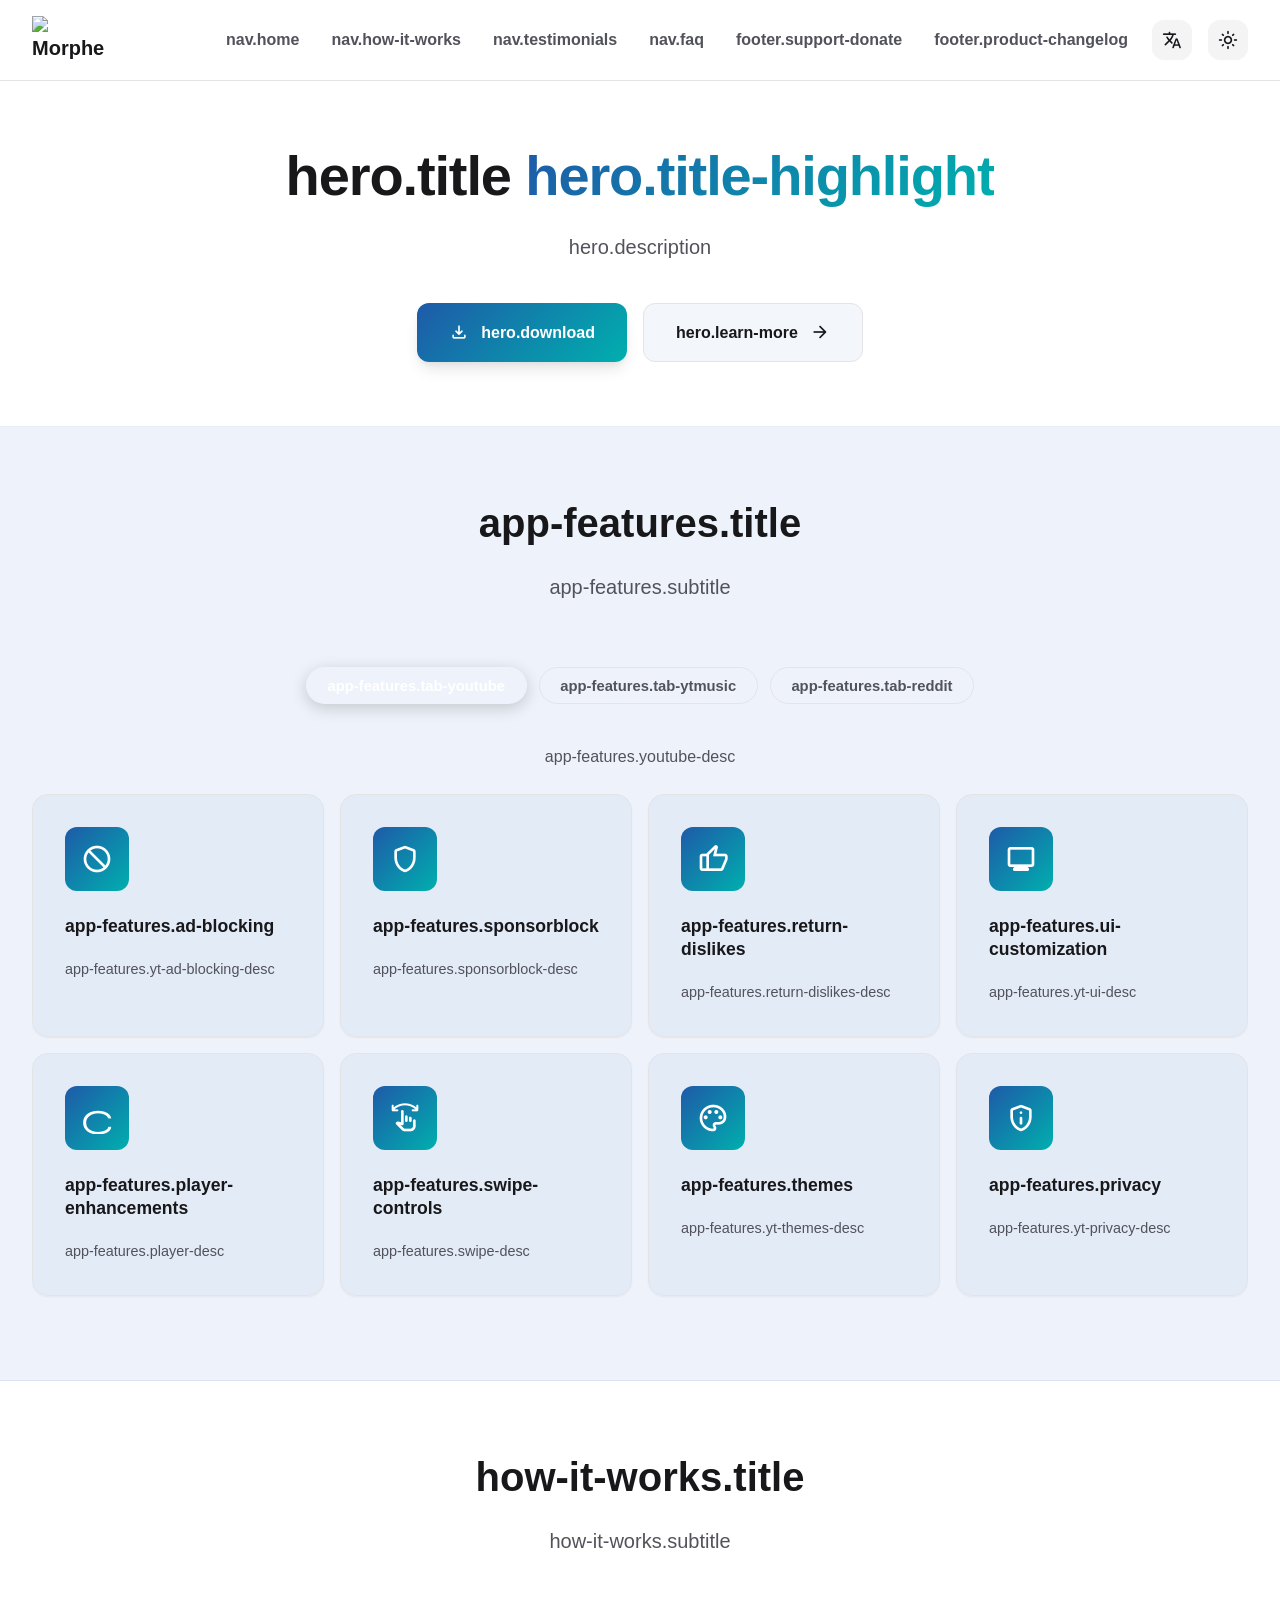
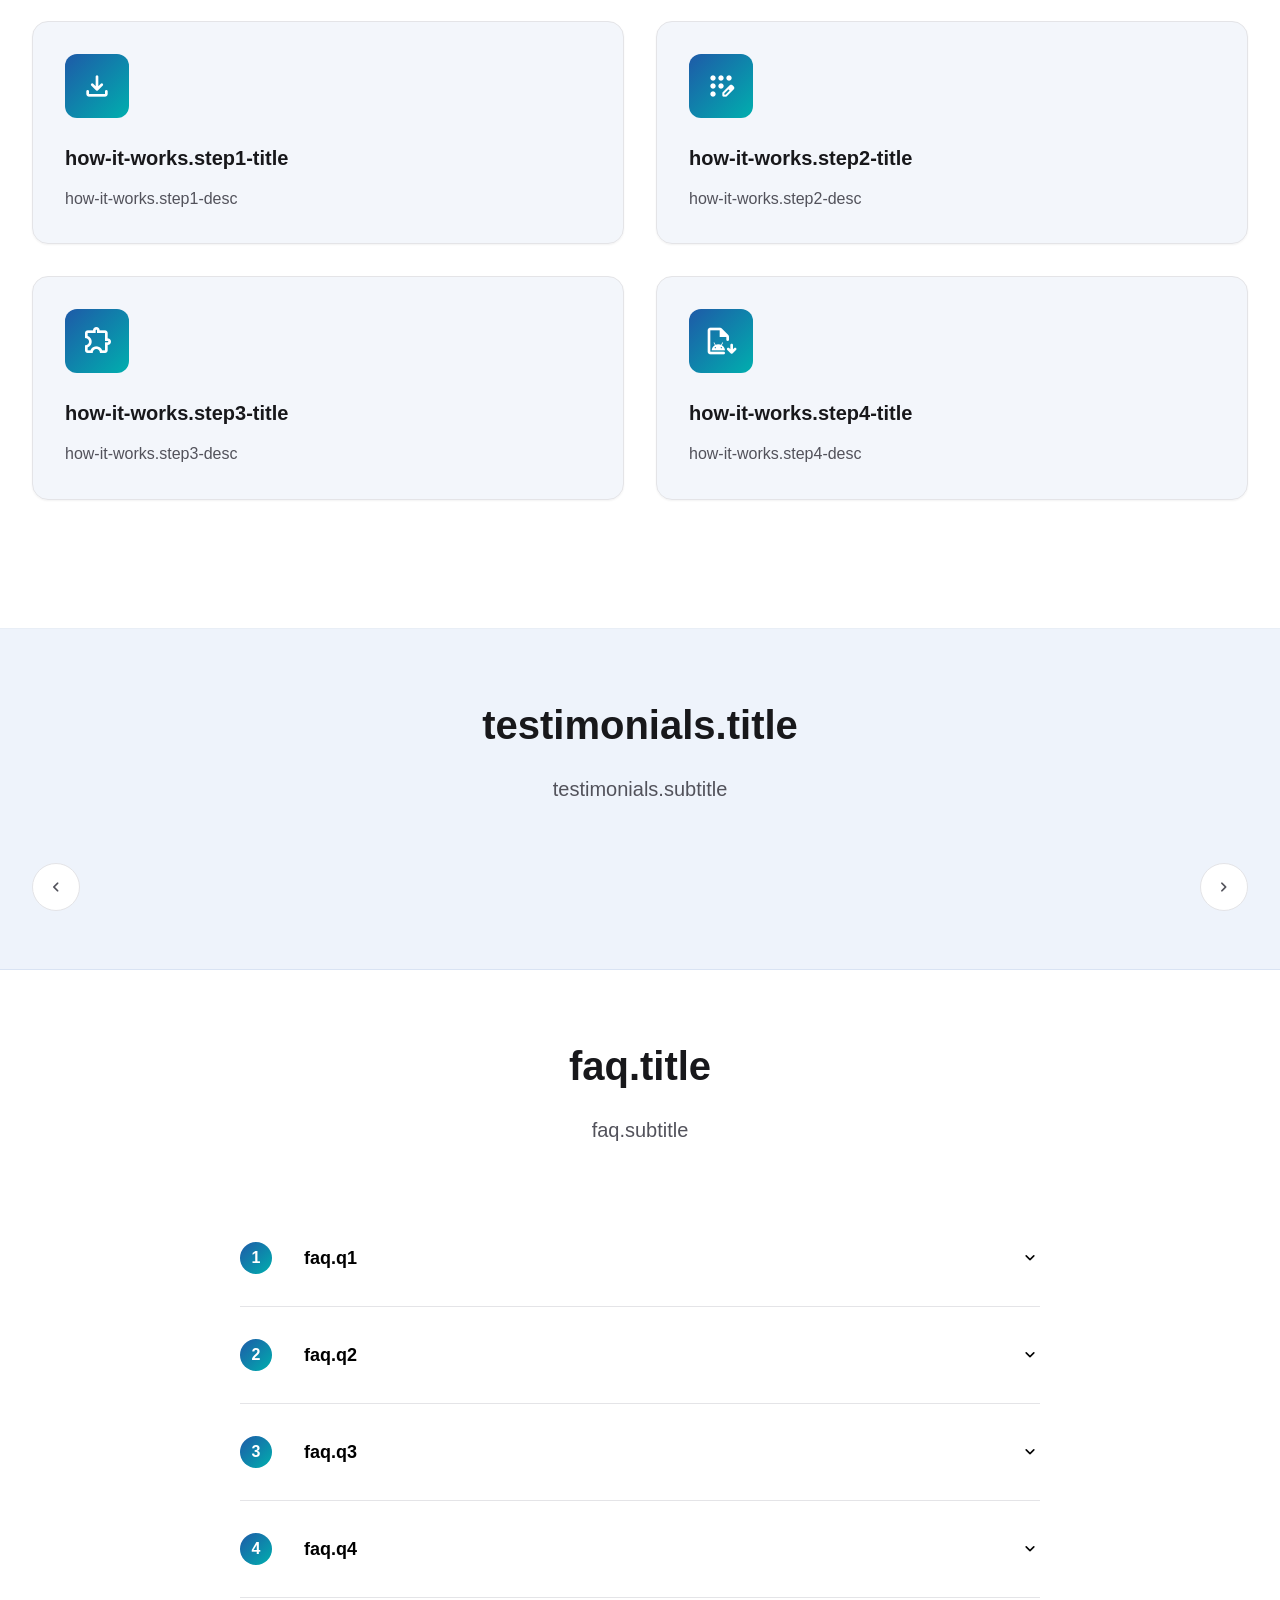
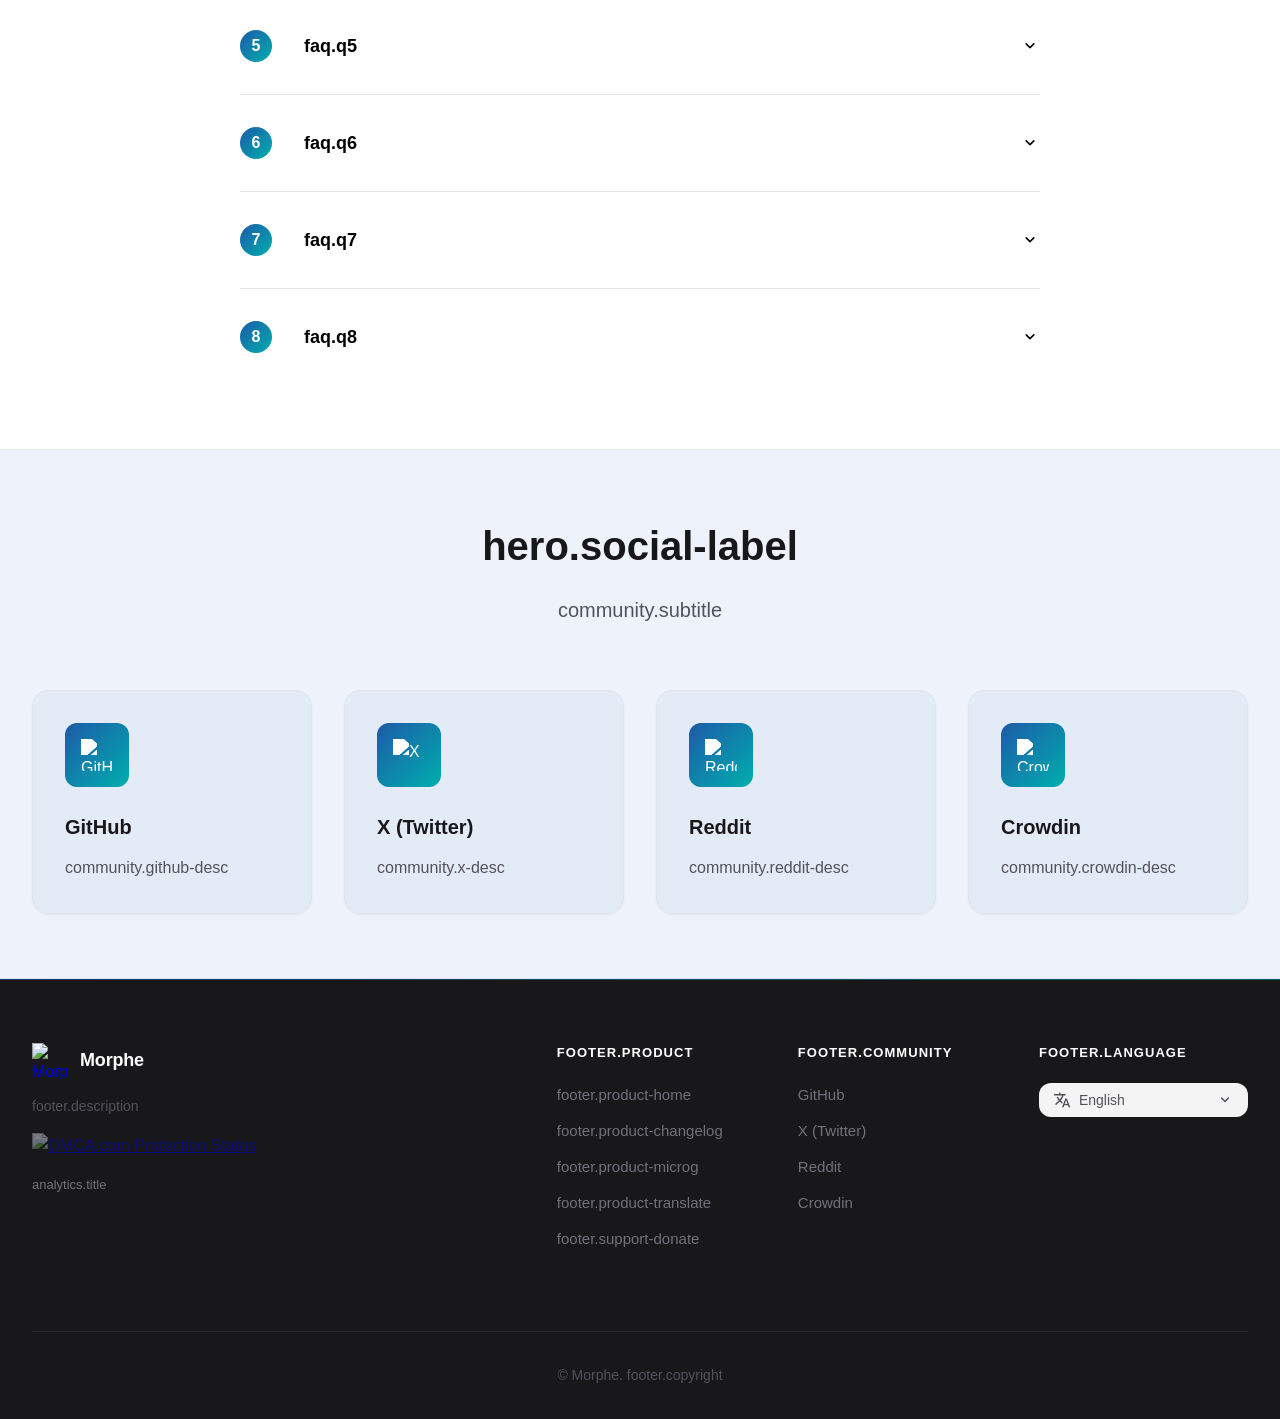
==== commit e960622e: "fix: Hamburger button" ====
--- a/public/index.html
+++ b/public/index.html
@@ -46,27 +46,11 @@
                 <div class="lang-menu" id="langMenuBar" role="listbox"></div>
             </div>
             <button id="theme-toggle" class="theme-toggle" aria-label="Toggle theme" data-umami-event="Theme Toggle Click">
-                <!-- Sun Icon (Light Mode) -->
-                <svg id="theme-icon-sun" class="theme-icon" xmlns="http://www.w3.org/2000/svg" viewBox="0 0 24 24" fill="none" stroke="currentColor" stroke-width="2" stroke-linecap="round" stroke-linejoin="round">
-                    <circle cx="12" cy="12" r="5"></circle>
-                    <line x1="12" y1="1" x2="12" y2="3"></line>
-                    <line x1="12" y1="21" x2="12" y2="23"></line>
-                    <line x1="4.22" y1="4.22" x2="5.64" y2="5.64"></line>
-                    <line x1="18.36" y1="18.36" x2="19.78" y2="19.78"></line>
-                    <line x1="1" y1="12" x2="3" y2="12"></line>
-                    <line x1="21" y1="12" x2="23" y2="12"></line>
-                    <line x1="4.22" y1="19.78" x2="5.64" y2="18.36"></line>
-                    <line x1="18.36" y1="5.64" x2="19.78" y2="4.22"></line>
-                </svg>
-                <!-- Moon Icon (Dark Mode) -->
-                <svg id="theme-icon-moon" class="theme-icon hidden" xmlns="http://www.w3.org/2000/svg" viewBox="0 0 24 24" fill="none" stroke="currentColor" stroke-width="2" stroke-linecap="round" stroke-linejoin="round">
-                    <path d="M21 12.79A9 9 0 1 1 11.21 3 7 7 0 0 0 21 12.79z"></path>
-                </svg>
+                <span class="material-symbols-rounded theme-icon" id="theme-icon-sun">light_mode</span>
+                <span class="material-symbols-rounded theme-icon hidden" id="theme-icon-moon">dark_mode</span>
             </button>
             <button class="mobile-menu-toggle" aria-label="Toggle menu" data-umami-event="Mobile Menu Toggle">
-                <span></span>
-                <span></span>
-                <span></span>
+                <span class="material-symbols-rounded">menu</span>
             </button>
         </div>
     </div>
@@ -83,19 +67,12 @@
             </p>
             <div class="hero-buttons">
                 <a href="DOWNLOAD_URL_TEMPLATE" class="btn btn-primary" data-umami-event="Download Button Click">
-                    <svg xmlns="http://www.w3.org/2000/svg" width="20" height="20" viewBox="0 0 24 24" fill="none" stroke="currentColor" stroke-width="2" stroke-linecap="round" stroke-linejoin="round">
-                        <path d="M21 15v4a2 2 0 0 1-2 2H5a2 2 0 0 1-2-2v-4"></path>
-                        <polyline points="7 10 12 15 17 10"></polyline>
-                        <line x1="12" y1="15" x2="12" y2="3"></line>
-                    </svg>
+                    <span class="material-symbols-rounded">download</span>
                     <span data-i18n="hero.download">Download Morphe</span>
                 </a>
                 <a href="#how-it-works" class="btn btn-secondary" data-umami-event="Learn More Button Click">
                     <span data-i18n="hero.learn-more">Learn More</span>
-                    <svg xmlns="http://www.w3.org/2000/svg" width="20" height="20" viewBox="0 0 24 24" fill="none" stroke="currentColor" stroke-width="2" stroke-linecap="round" stroke-linejoin="round">
-                        <line x1="5" y1="12" x2="19" y2="12"></line>
-                        <polyline points="12 5 19 12 12 19"></polyline>
-                    </svg>
+                    <span class="material-symbols-rounded">arrow_forward</span>
                 </a>
             </div>
         </div>
@@ -133,42 +110,42 @@
                     <p class="app-page-desc" data-i18n="app-features.youtube-desc">A customized YouTube experience with ad blocking, SponsorBlock support, enhanced player controls, and advanced privacy improvements</p>
                     <div class="features-grid-cards">
                         <div class="feature-slide">
-                            <div class="feature-slide-icon"><svg viewBox="0 0 24 24" fill="none" stroke="currentColor" stroke-width="2" stroke-linecap="round" stroke-linejoin="round"><circle cx="12" cy="12" r="10"/><line x1="4.93" y1="4.93" x2="19.07" y2="19.07"/></svg></div>
+                            <div class="feature-slide-icon"><span class="material-symbols-rounded">block</span></div>
                             <h4 data-i18n="app-features.ad-blocking">Ad Blocking</h4>
                             <p data-i18n="app-features.yt-ad-blocking-desc">Removes all ads from the home feed and video player for uninterrupted viewing.</p>
                         </div>
                         <div class="feature-slide">
-                            <div class="feature-slide-icon"><svg viewBox="0 0 24 24" fill="none" stroke="currentColor" stroke-width="2" stroke-linecap="round" stroke-linejoin="round"><polygon points="5 3 19 12 5 21 5 3"/></svg></div>
+                            <div class="feature-slide-icon"><span class="material-symbols-rounded">shield</span></div>
                             <h4 data-i18n="app-features.sponsorblock">SponsorBlock</h4>
                             <p data-i18n="app-features.sponsorblock-desc">Automatically skips sponsored segments and other non-essential parts of videos.</p>
                         </div>
                         <div class="feature-slide">
-                            <div class="feature-slide-icon"><svg viewBox="0 0 24 24" fill="none" stroke="currentColor" stroke-width="2" stroke-linecap="round" stroke-linejoin="round"><path d="M14 9V5a3 3 0 0 0-3-3l-4 9v11h11.28a2 2 0 0 0 2-1.7l1.38-9a2 2 0 0 0-2-2.3H14z"/><path d="M7 22H4a2 2 0 0 1-2-2v-7a2 2 0 0 1 2-2h3"/></svg></div>
+                            <div class="feature-slide-icon"><span class="material-symbols-rounded">thumb_up</span></div>
                             <h4 data-i18n="app-features.return-dislikes">Return Dislikes</h4>
                             <p data-i18n="app-features.return-dislikes-desc">Displays community-powered dislike counts so you can make better viewing decisions.</p>
                         </div>
                         <div class="feature-slide">
-                            <div class="feature-slide-icon"><svg viewBox="0 0 24 24" fill="none" stroke="currentColor" stroke-width="2" stroke-linecap="round" stroke-linejoin="round"><rect x="2" y="3" width="20" height="14" rx="2"/><path d="M8 21h8M12 17v4"/></svg></div>
+                            <div class="feature-slide-icon"><span class="material-symbols-rounded">monitor</span></div>
                             <h4 data-i18n="app-features.ui-customization">UI Customization</h4>
                             <p data-i18n="app-features.yt-ui-desc">Hide Shorts, adjust navigation bar, and remove unwanted layout elements.</p>
                         </div>
                         <div class="feature-slide">
-                            <div class="feature-slide-icon"><svg viewBox="0 0 24 24" fill="none" stroke="currentColor" stroke-width="2" stroke-linecap="round" stroke-linejoin="round"><circle cx="12" cy="12" r="3"/><path d="M19.07 4.93a10 10 0 0 1 0 14.14M4.93 4.93a10 10 0 0 0 0 14.14"/></svg></div>
+                            <div class="feature-slide-icon"><span class="material-symbols-rounded">contextual_token</span></div>
                             <h4 data-i18n="app-features.player-enhancements">Player Enhancements</h4>
                             <p data-i18n="app-features.player-desc">Custom playback speeds, default video quality, and improved seekbar behavior.</p>
                         </div>
                         <div class="feature-slide">
-                            <div class="feature-slide-icon"><svg viewBox="0 0 24 24" fill="none" stroke="currentColor" stroke-width="2" stroke-linecap="round" stroke-linejoin="round"><path d="M12 2v4M12 18v4M4.93 4.93l2.83 2.83M16.24 16.24l2.83 2.83M2 12h4M18 12h4M4.93 19.07l2.83-2.83M16.24 7.76l2.83-2.83"/></svg></div>
+                            <div class="feature-slide-icon"><span class="material-symbols-rounded">swipe</span></div>
                             <h4 data-i18n="app-features.swipe-controls">Swipe Controls</h4>
                             <p data-i18n="app-features.swipe-desc">Adjust brightness and volume with intuitive touch gestures.</p>
                         </div>
                         <div class="feature-slide">
-                            <div class="feature-slide-icon"><svg viewBox="0 0 24 24" fill="none" stroke="currentColor" stroke-width="2" stroke-linecap="round" stroke-linejoin="round"><path d="M12 2C6.48 2 2 6.48 2 12s4.48 10 10 10 10-4.48 10-10S17.52 2 12 2z"/><circle cx="12" cy="12" r="4"/></svg></div>
+                            <div class="feature-slide-icon"><span class="material-symbols-rounded">palette</span></div>
                             <h4 data-i18n="app-features.themes">Theme Customization</h4>
                             <p data-i18n="app-features.yt-themes-desc">Pure black, Material You, and additional theme styles.</p>
                         </div>
                         <div class="feature-slide">
-                            <div class="feature-slide-icon"><svg viewBox="0 0 24 24" fill="none" stroke="currentColor" stroke-width="2" stroke-linecap="round" stroke-linejoin="round"><path d="M10 13a5 5 0 0 0 7.54.54l3-3a5 5 0 0 0-7.07-7.07l-1.72 1.71"/><path d="M14 11a5 5 0 0 0-7.54-.54l-3 3a5 5 0 0 0 7.07 7.07l1.71-1.71"/></svg></div>
+                            <div class="feature-slide-icon"><span class="material-symbols-rounded">privacy_tip</span></div>
                             <h4 data-i18n="app-features.privacy">Privacy Improvements</h4>
                             <p data-i18n="app-features.yt-privacy-desc">Cleans sharing links by removing tracking parameters.</p>
                         </div>
@@ -180,42 +157,42 @@
                     <p class="app-page-desc" data-i18n="app-features.ytmusic-desc">An enhanced YouTube Music experience with ad blocking, customizable themes, audio improvements, and a cleaner interface</p>
                     <div class="features-grid-cards">
                         <div class="feature-slide">
-                            <div class="feature-slide-icon"><svg viewBox="0 0 24 24" fill="none" stroke="currentColor" stroke-width="2" stroke-linecap="round" stroke-linejoin="round"><circle cx="12" cy="12" r="10"/><line x1="4.93" y1="4.93" x2="19.07" y2="19.07"/></svg></div>
+                            <div class="feature-slide-icon"><span class="material-symbols-rounded">block</span></div>
                             <h4 data-i18n="app-features.ad-blocking">Ad Blocking</h4>
                             <p data-i18n="app-features.ytm-ad-desc">Removes all ads during music playback.</p>
                         </div>
                         <div class="feature-slide">
-                            <div class="feature-slide-icon"><svg viewBox="0 0 24 24" fill="none" stroke="currentColor" stroke-width="2" stroke-linecap="round" stroke-linejoin="round"><path d="M9 18V5l12-2v13"/><circle cx="6" cy="18" r="3"/><circle cx="18" cy="16" r="3"/></svg></div>
+                            <div class="feature-slide-icon"><span class="material-symbols-rounded">music_note</span></div>
                             <h4 data-i18n="app-features.audio-quality">Audio Quality</h4>
                             <p data-i18n="app-features.audio-desc">Disable dynamic range compression and prefer original audio tracks.</p>
                         </div>
                         <div class="feature-slide">
-                            <div class="feature-slide-icon"><svg viewBox="0 0 24 24" fill="none" stroke="currentColor" stroke-width="2" stroke-linecap="round" stroke-linejoin="round"><path d="M12 2C6.48 2 2 6.48 2 12s4.48 10 10 10 10-4.48 10-10S17.52 2 12 2z"/><circle cx="12" cy="12" r="4"/></svg></div>
+                            <div class="feature-slide-icon"><span class="material-symbols-rounded">palette</span></div>
                             <h4 data-i18n="app-features.themes">Theme Customization</h4>
                             <p data-i18n="app-features.ytm-themes-desc">Custom dark and light backgrounds including Material You styles.</p>
                         </div>
                         <div class="feature-slide">
-                            <div class="feature-slide-icon"><svg viewBox="0 0 24 24" fill="none" stroke="currentColor" stroke-width="2" stroke-linecap="round" stroke-linejoin="round"><rect x="2" y="3" width="20" height="14" rx="2"/><path d="M8 21h8M12 17v4"/></svg></div>
+                            <div class="feature-slide-icon"><span class="material-symbols-rounded">monitor</span></div>
                             <h4 data-i18n="app-features.interface-cleanup">Interface Cleanup</h4>
                             <p data-i18n="app-features.ytm-ui-desc">Hide unnecessary buttons and UI components for a cleaner experience.</p>
                         </div>
                         <div class="feature-slide">
-                            <div class="feature-slide-icon"><svg viewBox="0 0 24 24" fill="none" stroke="currentColor" stroke-width="2" stroke-linecap="round" stroke-linejoin="round"><polyline points="17 1 21 5 17 9"/><path d="M3 11V9a4 4 0 0 1 4-4h14"/><polyline points="7 23 3 19 7 15"/><path d="M21 13v2a4 4 0 0 1-4 4H3"/></svg></div>
+                            <div class="feature-slide-icon"><span class="material-symbols-rounded">repeat</span></div>
                             <h4 data-i18n="app-features.repeat">Permanent Repeat</h4>
                             <p data-i18n="app-features.repeat-desc">Improved repeat behavior that persists across sessions.</p>
                         </div>
                         <div class="feature-slide">
-                            <div class="feature-slide-icon"><svg viewBox="0 0 24 24" fill="none" stroke="currentColor" stroke-width="2" stroke-linecap="round" stroke-linejoin="round"><path d="M10 13a5 5 0 0 0 7.54.54l3-3a5 5 0 0 0-7.07-7.07l-1.72 1.71"/><path d="M14 11a5 5 0 0 0-7.54-.54l-3 3a5 5 0 0 0 7.07 7.07l1.71-1.71"/></svg></div>
+                            <div class="feature-slide-icon"><span class="material-symbols-rounded">link</span></div>
                             <h4 data-i18n="app-features.link-sanitization">Link Sanitization</h4>
                             <p data-i18n="app-features.ytm-link-desc">Removes tracking parameters from shared links.</p>
                         </div>
                         <div class="feature-slide">
-                            <div class="feature-slide-icon"><svg viewBox="0 0 24 24" fill="none" stroke="currentColor" stroke-width="2" stroke-linecap="round" stroke-linejoin="round"><path d="M12 22s8-4 8-10V5l-8-3-8 3v7c0 6 8 10 8 10z"/></svg></div>
+                            <div class="feature-slide-icon"><span class="material-symbols-rounded">settings_applications</span></div>
                             <h4 data-i18n="app-features.custom-branding">Custom Branding</h4>
                             <p data-i18n="app-features.branding-desc">Optional app name and icon customization.</p>
                         </div>
                         <div class="feature-slide">
-                            <div class="feature-slide-icon"><svg viewBox="0 0 24 24" fill="none" stroke="currentColor" stroke-width="2" stroke-linecap="round" stroke-linejoin="round"><rect x="2" y="17" width="20" height="5" rx="1"/><line x1="6" y1="17" x2="6" y2="22"/><line x1="12" y1="17" x2="12" y2="22"/><line x1="18" y1="17" x2="18" y2="22"/></svg></div>
+                            <div class="feature-slide-icon"><span class="material-symbols-rounded">table_rows</span></div>
                             <h4 data-i18n="app-features.nav-bar">Navigation Bar</h4>
                             <p data-i18n="app-features.nav-bar-desc">Hide or customize the bottom navigation bar and its labels to reduce clutter.</p>
                         </div>
@@ -227,42 +204,42 @@
                     <p class="app-page-desc" data-i18n="app-features.reddit-desc">A streamlined Reddit experience with ad blocking, interface customization, direct link handling, and improved privacy</p>
                     <div class="features-grid-cards">
                         <div class="feature-slide">
-                            <div class="feature-slide-icon"><svg viewBox="0 0 24 24" fill="none" stroke="currentColor" stroke-width="2" stroke-linecap="round" stroke-linejoin="round"><circle cx="12" cy="12" r="10"/><line x1="4.93" y1="4.93" x2="19.07" y2="19.07"/></svg></div>
+                            <div class="feature-slide-icon"><span class="material-symbols-rounded">block</span></div>
                             <h4 data-i18n="app-features.ad-blocking">Ad Blocking</h4>
                             <p data-i18n="app-features.reddit-ad-desc">Removes in-feed advertisements for a cleaner browsing experience.</p>
                         </div>
                         <div class="feature-slide">
-                            <div class="feature-slide-icon"><svg viewBox="0 0 24 24" fill="none" stroke="currentColor" stroke-width="2" stroke-linecap="round" stroke-linejoin="round"><rect x="2" y="3" width="20" height="14" rx="2"/><path d="M8 21h8M12 17v4"/></svg></div>
+                            <div class="feature-slide-icon"><span class="material-symbols-rounded">monitor</span></div>
                             <h4 data-i18n="app-features.interface-cleanup">Interface Customization</h4>
                             <p data-i18n="app-features.reddit-ui-desc">Hide navigation buttons, sidebar elements, and recommended shelves.</p>
                         </div>
                         <div class="feature-slide">
-                            <div class="feature-slide-icon"><svg viewBox="0 0 24 24" fill="none" stroke="currentColor" stroke-width="2" stroke-linecap="round" stroke-linejoin="round"><path d="M9 9V4.5M9 9H4.5M9 9 3.5 3.5M9 15v4.5M9 15H4.5M9 15l-5.5 5.5M15 9h4.5M15 9V4.5M15 9l5.5-5.5M15 15h4.5M15 15v4.5m0-4.5 5.5 5.5"/></svg></div>
+                            <div class="feature-slide-icon"><span class="material-symbols-rounded">comments_disabled</span></div>
                             <h4 data-i18n="app-features.auto-dismiss">Auto Dialog Dismiss</h4>
                             <p data-i18n="app-features.dismiss-desc">Automatically removes repetitive community warning popups.</p>
                         </div>
                         <div class="feature-slide">
-                            <div class="feature-slide-icon"><svg viewBox="0 0 24 24" fill="none" stroke="currentColor" stroke-width="2" stroke-linecap="round" stroke-linejoin="round"><path d="M18 13v6a2 2 0 0 1-2 2H5a2 2 0 0 1-2-2V8a2 2 0 0 1 2-2h6"/><polyline points="15 3 21 3 21 9"/><line x1="10" y1="14" x2="21" y2="3"/></svg></div>
+                            <div class="feature-slide-icon"><span class="material-symbols-rounded">open_in_new</span></div>
                             <h4 data-i18n="app-features.direct-links">Direct External Links</h4>
                             <p data-i18n="app-features.direct-links-desc">Open links without redirect tracking, going directly to the destination.</p>
                         </div>
                         <div class="feature-slide">
-                            <div class="feature-slide-icon"><svg viewBox="0 0 24 24" fill="none" stroke="currentColor" stroke-width="2" stroke-linecap="round" stroke-linejoin="round"><path d="M10 13a5 5 0 0 0 7.54.54l3-3a5 5 0 0 0-7.07-7.07l-1.72 1.71"/><path d="M14 11a5 5 0 0 0-7.54-.54l-3 3a5 5 0 0 0 7.07 7.07l1.71-1.71"/></svg></div>
+                            <div class="feature-slide-icon"><span class="material-symbols-rounded">link</span></div>
                             <h4 data-i18n="app-features.link-sanitization">Link Sanitization</h4>
                             <p data-i18n="app-features.reddit-link-desc">Removes tracking parameters from shared URLs for better privacy.</p>
                         </div>
                         <div class="feature-slide">
-                            <div class="feature-slide-icon"><svg viewBox="0 0 24 24" fill="none" stroke="currentColor" stroke-width="2" stroke-linecap="round" stroke-linejoin="round"><path d="M3 9l9-7 9 7v11a2 2 0 0 1-2 2H5a2 2 0 0 1-2-2z"/><polyline points="9 22 9 12 15 12 15 22"/></svg></div>
+                            <div class="feature-slide-icon"><span class="material-symbols-rounded">home</span></div>
                             <h4 data-i18n="app-features.clean-nav">Cleaner Navigation</h4>
                             <p data-i18n="app-features.clean-nav-desc">Simplified layout with fewer distractions for focused browsing.</p>
                         </div>
                         <div class="feature-slide">
-                            <div class="feature-slide-icon"><svg viewBox="0 0 24 24" fill="none" stroke="currentColor" stroke-width="2" stroke-linecap="round" stroke-linejoin="round"><path d="M23 19a2 2 0 0 1-2 2H3a2 2 0 0 1-2-2V8a2 2 0 0 1 2-2h4l2-3h6l2 3h4a2 2 0 0 1 2 2z"/><line x1="3" y1="3" x2="21" y2="21"/></svg></div>
+                            <div class="feature-slide-icon"><span class="material-symbols-rounded">photo_camera</span></div>
                             <h4 data-i18n="app-features.screenshot">Screenshot Freedom</h4>
                             <p data-i18n="app-features.screenshot-desc">Disables the popup that appears when taking screenshots inside the app.</p>
                         </div>
                         <div class="feature-slide">
-                            <div class="feature-slide-icon"><svg viewBox="0 0 24 24" fill="none" stroke="currentColor" stroke-width="2" stroke-linecap="round" stroke-linejoin="round"><path d="M18 8h1a4 4 0 0 1 0 8h-1"/><path d="M2 8h16v9a4 4 0 0 1-4 4H6a4 4 0 0 1-4-4V8z"/><line x1="6" y1="1" x2="6" y2="4"/><line x1="10" y1="1" x2="10" y2="4"/><line x1="14" y1="1" x2="14" y2="4"/></svg></div>
+                            <div class="feature-slide-icon"><span class="material-symbols-rounded">notifications</span></div>
                             <h4 data-i18n="app-features.spoof-signature">Notification Fix</h4>
                             <p data-i18n="app-features.spoof-signature-desc">Spoofs the app signature to restore push notifications that may be broken after patching.</p>
                         </div>
@@ -284,11 +261,7 @@
         <div class="features-grid">
             <div class="feature-card">
                 <div class="feature-icon">
-                    <svg xmlns="http://www.w3.org/2000/svg" width="32" height="32" viewBox="0 0 24 24" fill="none" stroke="currentColor" stroke-width="2" stroke-linecap="round" stroke-linejoin="round">
-                        <path d="M21 15v4a2 2 0 0 1-2 2H5a2 2 0 0 1-2-2v-4"></path>
-                        <polyline points="7 10 12 15 17 10"></polyline>
-                        <line x1="12" y1="15" x2="12" y2="3"></line>
-                    </svg>
+                    <span class="material-symbols-rounded">download</span>
                 </div>
                 <h3 class="feature-title" data-i18n="how-it-works.step1-title">1. Download Morphe</h3>
                 <p class="feature-description" data-i18n="how-it-works.step1-desc">
@@ -298,11 +271,7 @@
 
             <div class="feature-card">
                 <div class="feature-icon">
-                    <svg xmlns="http://www.w3.org/2000/svg" width="32" height="32" viewBox="0 0 24 24" fill="none" stroke="currentColor" stroke-width="2" stroke-linecap="round" stroke-linejoin="round">
-                        <rect x="3" y="3" width="18" height="18" rx="2" ry="2"></rect>
-                        <circle cx="8.5" cy="8.5" r="1.5"></circle>
-                        <polyline points="21 15 16 10 5 21"></polyline>
-                    </svg>
+                    <span class="material-symbols-rounded">app_registration</span>
                 </div>
                 <h3 class="feature-title" data-i18n="how-it-works.step2-title">2. Choose Your App</h3>
                 <p class="feature-description" data-i18n="how-it-works.step2-desc">
@@ -312,10 +281,7 @@
 
             <div class="feature-card">
                 <div class="feature-icon">
-                    <svg xmlns="http://www.w3.org/2000/svg" width="32" height="32" viewBox="0 0 24 24" fill="none" stroke="currentColor" stroke-width="2" stroke-linecap="round" stroke-linejoin="round">
-                        <path d="M12.22 2h-.44a2 2 0 0 0-2 2v.18a2 2 0 0 1-1 1.73l-.43.25a2 2 0 0 1-2 0l-.15-.08a2 2 0 0 0-2.73.73l-.22.38a2 2 0 0 0 .73 2.73l.15.1a2 2 0 0 1 1 1.72v.51a2 2 0 0 1-1 1.74l-.15.09a2 2 0 0 0-.73 2.73l.22.38a2 2 0 0 0 2.73.73l.15-.08a2 2 0 0 1 2 0l.43.25a2 2 0 0 1 1 1.73V20a2 2 0 0 0 2 2h.44a2 2 0 0 0 2-2v-.18a2 2 0 0 1 1-1.73l.43-.25a2 2 0 0 1 2 0l.15.08a2 2 0 0 0 2.73-.73l.22-.39a2 2 0 0 0-.73-2.73l-.15-.08a2 2 0 0 1-1-1.74v-.5a2 2 0 0 1 1-1.74l.15-.09a2 2 0 0 0 .73-2.73l-.22-.38a2 2 0 0 0-2.73-.73l-.15.08a2 2 0 0 1-2 0l-.43-.25a2 2 0 0 1-1-1.73V4a2 2 0 0 0-2-2z"></path>
-                        <circle cx="12" cy="12" r="3"></circle>
-                    </svg>
+                    <span class="material-symbols-rounded">extension</span>
                 </div>
                 <h3 class="feature-title" data-i18n="how-it-works.step3-title">3. Apply Patches</h3>
                 <p class="feature-description" data-i18n="how-it-works.step3-desc">
@@ -325,9 +291,7 @@
 
             <div class="feature-card">
                 <div class="feature-icon">
-                    <svg xmlns="http://www.w3.org/2000/svg" width="32" height="32" viewBox="0 0 24 24" fill="none" stroke="currentColor" stroke-width="2" stroke-linecap="round" stroke-linejoin="round">
-                        <polyline points="20 6 9 17 4 12"></polyline>
-                    </svg>
+                    <span class="material-symbols-rounded">apk_install</span>
                 </div>
                 <h3 class="feature-title" data-i18n="how-it-works.step4-title">4. Install & Enjoy</h3>
                 <p class="feature-description" data-i18n="how-it-works.step4-desc">
@@ -348,9 +312,7 @@
 
         <div class="testimonials-carousel">
             <button class="carousel-button prev" aria-label="Previous testimonial" data-umami-event="Testimonial Previous Click">
-                <svg xmlns="http://www.w3.org/2000/svg" width="24" height="24" viewBox="0 0 24 24" fill="none" stroke="currentColor" stroke-width="2" stroke-linecap="round" stroke-linejoin="round">
-                    <polyline points="15 18 9 12 15 6"></polyline>
-                </svg>
+                <span class="material-symbols-rounded">chevron_left</span>
             </button>
 
             <div class="testimonials-grid" id="testimonials-grid">
@@ -358,9 +320,7 @@
             </div>
 
             <button class="carousel-button next" aria-label="Next testimonial" data-umami-event="Testimonial Next Click">
-                <svg xmlns="http://www.w3.org/2000/svg" width="24" height="24" viewBox="0 0 24 24" fill="none" stroke="currentColor" stroke-width="2" stroke-linecap="round" stroke-linejoin="round">
-                    <polyline points="9 18 15 12 9 6"></polyline>
-                </svg>
+                <span class="material-symbols-rounded">chevron_right</span>
             </button>
         </div>
     </div>
@@ -379,9 +339,7 @@
                 <button class="faq-question" data-umami-event="FAQ Expand" data-umami-event-question="What apps can Morphe patch?">
                     <div class="faq-number">1</div>
                     <span class="faq-text" data-i18n="faq.q1">What apps can Morphe patch?</span>
-                    <svg class="faq-toggle-icon" xmlns="http://www.w3.org/2000/svg" width="24" height="24" viewBox="0 0 24 24" fill="none" stroke="currentColor" stroke-width="2" stroke-linecap="round" stroke-linejoin="round">
-                        <polyline points="6 9 12 15 18 9"></polyline>
-                    </svg>
+                    <span class="material-symbols-rounded">expand_more</span>
                 </button>
                 <div class="faq-answer">
                     <p data-i18n="faq.a1">You can patch any app you want. As long as you want YouTube, YouTube Music, or Reddit. We're constantly working on expanding support to more apps.</p>
@@ -392,9 +350,7 @@
                 <button class="faq-question" data-umami-event="FAQ Expand" data-umami-event-question="Is Morphe safe?">
                     <div class="faq-number">2</div>
                     <span class="faq-text" data-i18n="faq.q2">Is Morphe safe?</span>
-                    <svg class="faq-toggle-icon" xmlns="http://www.w3.org/2000/svg" width="24" height="24" viewBox="0 0 24 24" fill="none" stroke="currentColor" stroke-width="2" stroke-linecap="round" stroke-linejoin="round">
-                        <polyline points="6 9 12 15 18 9"></polyline>
-                    </svg>
+                    <span class="material-symbols-rounded">expand_more</span>
                 </button>
                 <div class="faq-answer">
                     <p data-i18n="faq.a2">As safe as modifying obfuscated bytecode can be. All source code for Morphe is open source and free for anyone to inspect. Our community actively reviews and contributes to the codebase.</p>
@@ -405,9 +361,7 @@
                 <button class="faq-question" data-umami-event="FAQ Expand" data-umami-event-question="Will Morphe brick my phone?">
                     <div class="faq-number">3</div>
                     <span class="faq-text" data-i18n="faq.q3">Will Morphe brick my phone?</span>
-                    <svg class="faq-toggle-icon" xmlns="http://www.w3.org/2000/svg" width="24" height="24" viewBox="0 0 24 24" fill="none" stroke="currentColor" stroke-width="2" stroke-linecap="round" stroke-linejoin="round">
-                        <polyline points="6 9 12 15 18 9"></polyline>
-                    </svg>
+                    <span class="material-symbols-rounded">expand_more</span>
                 </button>
                 <div class="faq-answer">
                     <p data-i18n="faq.a3">Only if your phone decides to brick itself. Otherwise your device will be fine. Morphe only modifies app packages and doesn't touch system files.</p>
@@ -418,9 +372,7 @@
                 <button class="faq-question" data-umami-event="FAQ Expand" data-umami-event-question="Can I customize apps to my preference?">
                     <div class="faq-number">4</div>
                     <span class="faq-text" data-i18n="faq.q4">Can I customize apps to my preference?</span>
-                    <svg class="faq-toggle-icon" xmlns="http://www.w3.org/2000/svg" width="24" height="24" viewBox="0 0 24 24" fill="none" stroke="currentColor" stroke-width="2" stroke-linecap="round" stroke-linejoin="round">
-                        <polyline points="6 9 12 15 18 9"></polyline>
-                    </svg>
+                    <span class="material-symbols-rounded">expand_more</span>
                 </button>
                 <div class="faq-answer">
                     <p data-i18n="faq.a4">Yes, but don't blame Morphe if your app becomes too customized for you to handle. It's recommended to customize up to your preference level and no more.</p>
@@ -431,9 +383,7 @@
                 <button class="faq-question" data-umami-event="FAQ Expand" data-umami-event-question="What's Morphe's privacy policy?">
                     <div class="faq-number">5</div>
                     <span class="faq-text" data-i18n="faq.q5">What's Morphe's privacy policy?</span>
-                    <svg class="faq-toggle-icon" xmlns="http://www.w3.org/2000/svg" width="24" height="24" viewBox="0 0 24 24" fill="none" stroke="currentColor" stroke-width="2" stroke-linecap="round" stroke-linejoin="round">
-                        <polyline points="6 9 12 15 18 9"></polyline>
-                    </svg>
+                    <span class="material-symbols-rounded">expand_more</span>
                 </button>
                 <div class="faq-answer">
                     <p>
@@ -450,9 +400,7 @@
                 <button class="faq-question" data-umami-event="FAQ Expand" data-umami-event-question="Why the name Morphe?">
                     <div class="faq-number">6</div>
                     <span class="faq-text" data-i18n="faq.q6">Why the name Morphe?</span>
-                    <svg class="faq-toggle-icon" xmlns="http://www.w3.org/2000/svg" width="24" height="24" viewBox="0 0 24 24" fill="none" stroke="currentColor" stroke-width="2" stroke-linecap="round" stroke-linejoin="round">
-                        <polyline points="6 9 12 15 18 9"></polyline>
-                    </svg>
+                    <span class="material-symbols-rounded">expand_more</span>
                 </button>
                 <div class="faq-answer">
                     <p data-i18n="faq.a6">Because "Android App Modification And Transformation Tool" (AAMATT) is not very catchy. And because Morphe implies it morphs your apps into something better.</p>
@@ -463,9 +411,7 @@
                 <button class="faq-question" data-umami-event="FAQ Expand" data-umami-event-question="Is Morphe magic?">
                     <div class="faq-number">7</div>
                     <span class="faq-text" data-i18n="faq.q7">Is Morphe magic?</span>
-                    <svg class="faq-toggle-icon" xmlns="http://www.w3.org/2000/svg" width="24" height="24" viewBox="0 0 24 24" fill="none" stroke="currentColor" stroke-width="2" stroke-linecap="round" stroke-linejoin="round">
-                        <polyline points="6 9 12 15 18 9"></polyline>
-                    </svg>
+                    <span class="material-symbols-rounded">expand_more</span>
                 </button>
                 <div class="faq-answer">
                     <p data-i18n="faq.a7">No. But also yes. It's advanced bytecode manipulation that feels like magic.</p>
@@ -476,9 +422,7 @@
                 <button class="faq-question" data-umami-event="FAQ Expand" data-umami-event-question="Can I contribute to Morphe?">
                     <div class="faq-number">8</div>
                     <span class="faq-text" data-i18n="faq.q8">Can I contribute to Morphe?</span>
-                    <svg class="faq-toggle-icon" xmlns="http://www.w3.org/2000/svg" width="24" height="24" viewBox="0 0 24 24" fill="none" stroke="currentColor" stroke-width="2" stroke-linecap="round" stroke-linejoin="round">
-                        <polyline points="6 9 12 15 18 9"></polyline>
-                    </svg>
+                    <span class="material-symbols-rounded">expand_more</span>
                 </button>
                 <div class="faq-answer">
                     <p>
@@ -603,9 +547,7 @@
 
 <!-- Scroll to Top Button -->
 <button id="scroll-to-top" class="scroll-to-top" aria-label="Scroll to top" data-umami-event="Scroll to Top Click">
-    <svg xmlns="http://www.w3.org/2000/svg" width="24" height="24" viewBox="0 0 24 24" fill="none" stroke="currentColor" stroke-width="2" stroke-linecap="round" stroke-linejoin="round">
-        <polyline points="18 15 12 9 6 15"></polyline>
-    </svg>
+    <span class="material-symbols-rounded">arrow_upward</span>
 </button>
 
 <script src="js/theme-manager.js"></script>
--- a/public/css/styles.css
+++ b/public/css/styles.css
@@ -374,11 +374,9 @@
     transform: scale(0.95);
 }
 
-.theme-toggle svg,
-.lang-trigger-compact
-.material-symbols-rounded {
-    width: 20px;
-    height: 20px;
+.theme-toggle .material-symbols-rounded,
+.lang-trigger-compact .material-symbols-rounded {
+    font-size: 20px;
     color: var(--text-primary);
 }
 
@@ -401,30 +399,17 @@
     display: none;
 }
 
-.mobile-menu-toggle span {
-    width: 24px;
-    height: 2px;
-    background: var(--text-primary);
-    transition: transform var(--transition-base), opacity var(--transition-base), top var(--transition-base);
-    position: absolute;
-    left: 50%;
-    transform: translateX(-50%);
-}
-
-.mobile-menu-toggle span:nth-child(1) { top: 10px; }
-.mobile-menu-toggle span:nth-child(2) { top: 19px; }
-.mobile-menu-toggle span:nth-child(3) { top: 28px; }
-
-.mobile-menu-toggle.active span:nth-child(1) {
-    top: 19px;
-    transform: translateX(-50%) rotate(45deg);
-}
-
-.mobile-menu-toggle.active span:nth-child(2) { opacity: 0; }
-
-.mobile-menu-toggle.active span:nth-child(3) {
-    top: 19px;
-    transform: translateX(-50%) rotate(-45deg);
+/* hamburger icon toggle - handled via JS (menu ↔ close) */
+.mobile-menu-toggle
+.material-symbols-rounded {
+    font-size: 20px;
+    color: var(--text-primary);
+    transition: transform var(--transition-base);
+}
+
+.mobile-menu-toggle.active
+.material-symbols-rounded {
+    transform: rotate(90deg);
 }
 
 /* Buttons */
@@ -563,12 +548,6 @@
     box-shadow: 0 4px 16px rgba(0, 0, 0, 0.18);
 }
 
-.app-tab-icon {
-    width: 17px;
-    height: 17px;
-    flex-shrink: 0;
-}
-
 .app-features-panel-wrapper {
     overflow-x: clip;
     overflow-y: visible;
@@ -639,11 +618,10 @@
     margin-bottom: var(--spacing-sm);
 }
 
-.feature-slide-icon svg {
-    width: 32px;
-    height: 32px;
-    stroke: white;
-    fill: none;
+.feature-slide-icon
+.material-symbols-rounded {
+    font-size: 32px;
+    color: white;
 }
 
 .feature-slide h4 {
@@ -767,7 +745,9 @@
     margin-bottom: var(--spacing-lg);
 }
 
-.feature-icon svg {
+.feature-icon
+.material-symbols-rounded {
+    font-size: 32px;
     color: white;
 }
 
@@ -817,9 +797,9 @@
     white-space: nowrap;
 }
 
-.app-badge svg {
-    width: 24px;
-    height: 24px;
+.app-badge
+.material-symbols-rounded {
+    font-size: 24px;
     flex-shrink: 0;
 }
 
@@ -880,7 +860,8 @@
     border-radius: 50%;
 }
 
-.carousel-button svg {
+.carousel-button
+.material-symbols-rounded {
     position: relative;
     z-index: 1;
     transition: transform 0.4s cubic-bezier(0.4, 0, 0.2, 1);
@@ -890,7 +871,8 @@
     opacity: 1;
 }
 
-.carousel-button:hover svg {
+.carousel-button:hover
+.material-symbols-rounded {
     color: white;
 }
 
@@ -921,7 +903,8 @@
     opacity: 0;
 }
 
-.carousel-button:disabled:hover svg {
+.carousel-button:disabled:hover
+.material-symbols-rounded {
     color: var(--gray-600);
 }
 
@@ -1322,9 +1305,9 @@
     gap: var(--spacing-xs);
 }
 
-.version-date svg {
-    width: 14px;
-    height: 14px;
+.version-date
+.material-symbols-rounded {
+    font-size: 14px;
     flex-shrink: 0;
 }
 
@@ -1377,8 +1360,7 @@
     position: absolute;
     left: 6px;
     top: 10px;
-    width: 4px;
-    height: 4px;
+    font-size: 4px;
     background: var(--primary-blue);
     border-radius: 50%;
 }
@@ -1493,7 +1475,8 @@
     font-weight: 400;
 }
 
-.donate-benefits svg {
+.donate-benefits
+.material-symbols-rounded {
     color: var(--primary-teal);
     flex-shrink: 0;
 }
@@ -1561,11 +1544,14 @@
     font-size: 0.875rem;
 }
 
-.crypto-action svg {
+.crypto-action
+.material-symbols-rounded {
     transition: transform var(--transition-base);
 }
 
-.crypto-card:hover .crypto-action svg {
+.crypto-card:hover
+.crypto-action
+.material-symbols-rounded {
     transform: translateX(4px);
 }
 
@@ -1607,9 +1593,9 @@
     box-shadow: var(--shadow-lg);
 }
 
-.icon-circle svg {
-    width: 36px;
-    height: 36px;
+.icon-circle
+.material-symbols-rounded {
+    font-size: 36px;
     color: white;
 }
 
@@ -1669,9 +1655,9 @@
     text-align: left;
 }
 
-.warning-box svg {
-    width: 16px;
-    height: 16px;
+.warning-box
+.material-symbols-rounded {
+    font-size: 16px;
     color: #ca8a04;
     flex-shrink: 0;
     margin-top: 2px;
@@ -1932,9 +1918,9 @@
     transform: translateY(-2px);
 }
 
-.scroll-to-top svg {
-    width: 24px;
-    height: 24px;
+.scroll-to-top
+.material-symbols-rounded {
+    font-size: 24px;
 }
 
 /* Tablet adjustments */
@@ -2008,13 +1994,12 @@
     }
 
     .feature-slide-icon {
-        width: 38px;
-        height: 38px;
-    }
-
-    .feature-slide-icon svg {
-        width: 18px;
-        height: 18px;
+        font-size: 38px;
+    }
+
+    .feature-slide-icon
+    .material-symbols-rounded {
+        font-size: 18px;
     }
 
     .section-title {
@@ -2046,9 +2031,9 @@
         gap: var(--spacing-xs);
     }
 
-    .app-badge svg {
-        width: 20px;
-        height: 20px;
+    .app-badge
+    .material-symbols-rounded {
+        font-size: 20px;
     }
 
     .testimonials-carousel {
@@ -2236,16 +2221,18 @@
         gap: var(--spacing-sm);
     }
 
-    .show-more-buttons .btn {
+    .show-more-buttons
+    .btn {
         width: 100%;
         justify-content: center;
         font-size: 0.9375rem;
         padding: var(--spacing-md) var(--spacing-lg);
     }
 
-    .show-more-buttons .btn svg {
-        width: 18px;
-        height: 18px;
+    .show-more-buttons
+    .btn
+    .material-symbols-rounded {
+        font-size: 18px;
     }
 }
 
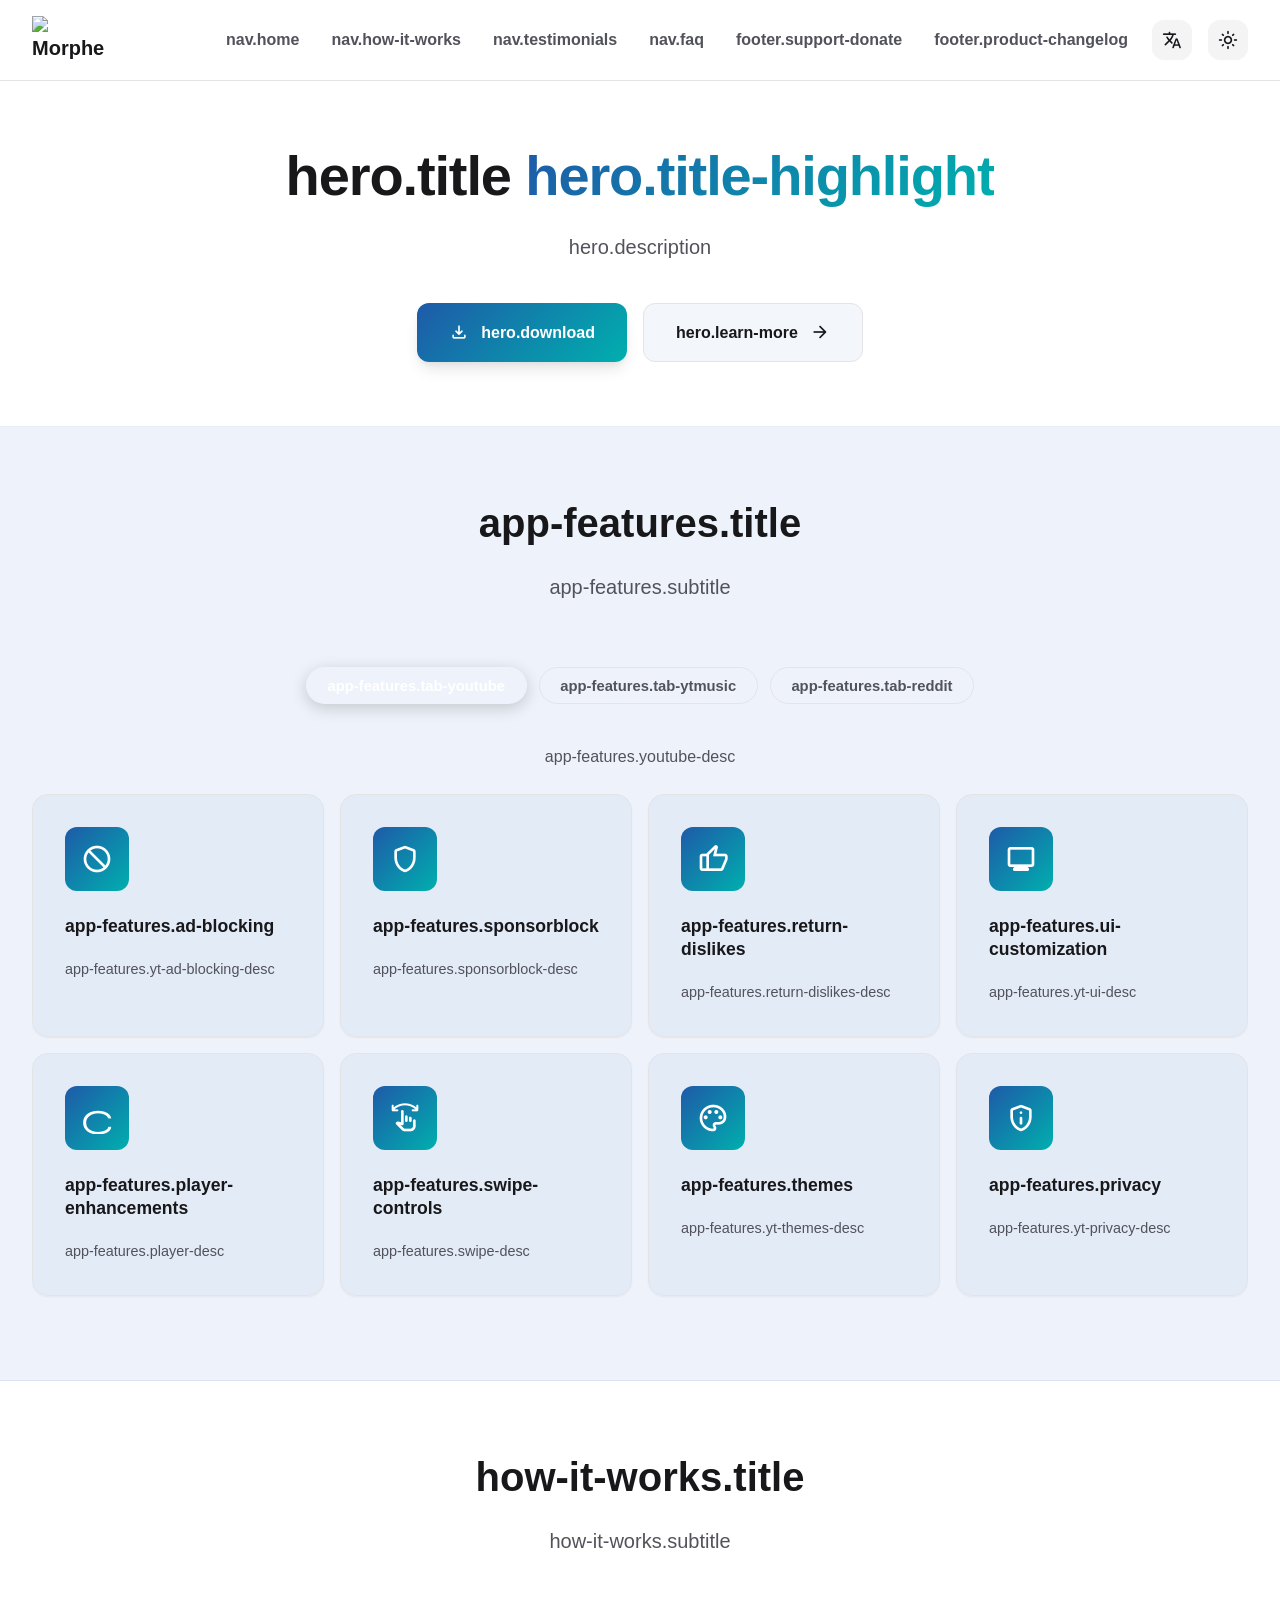
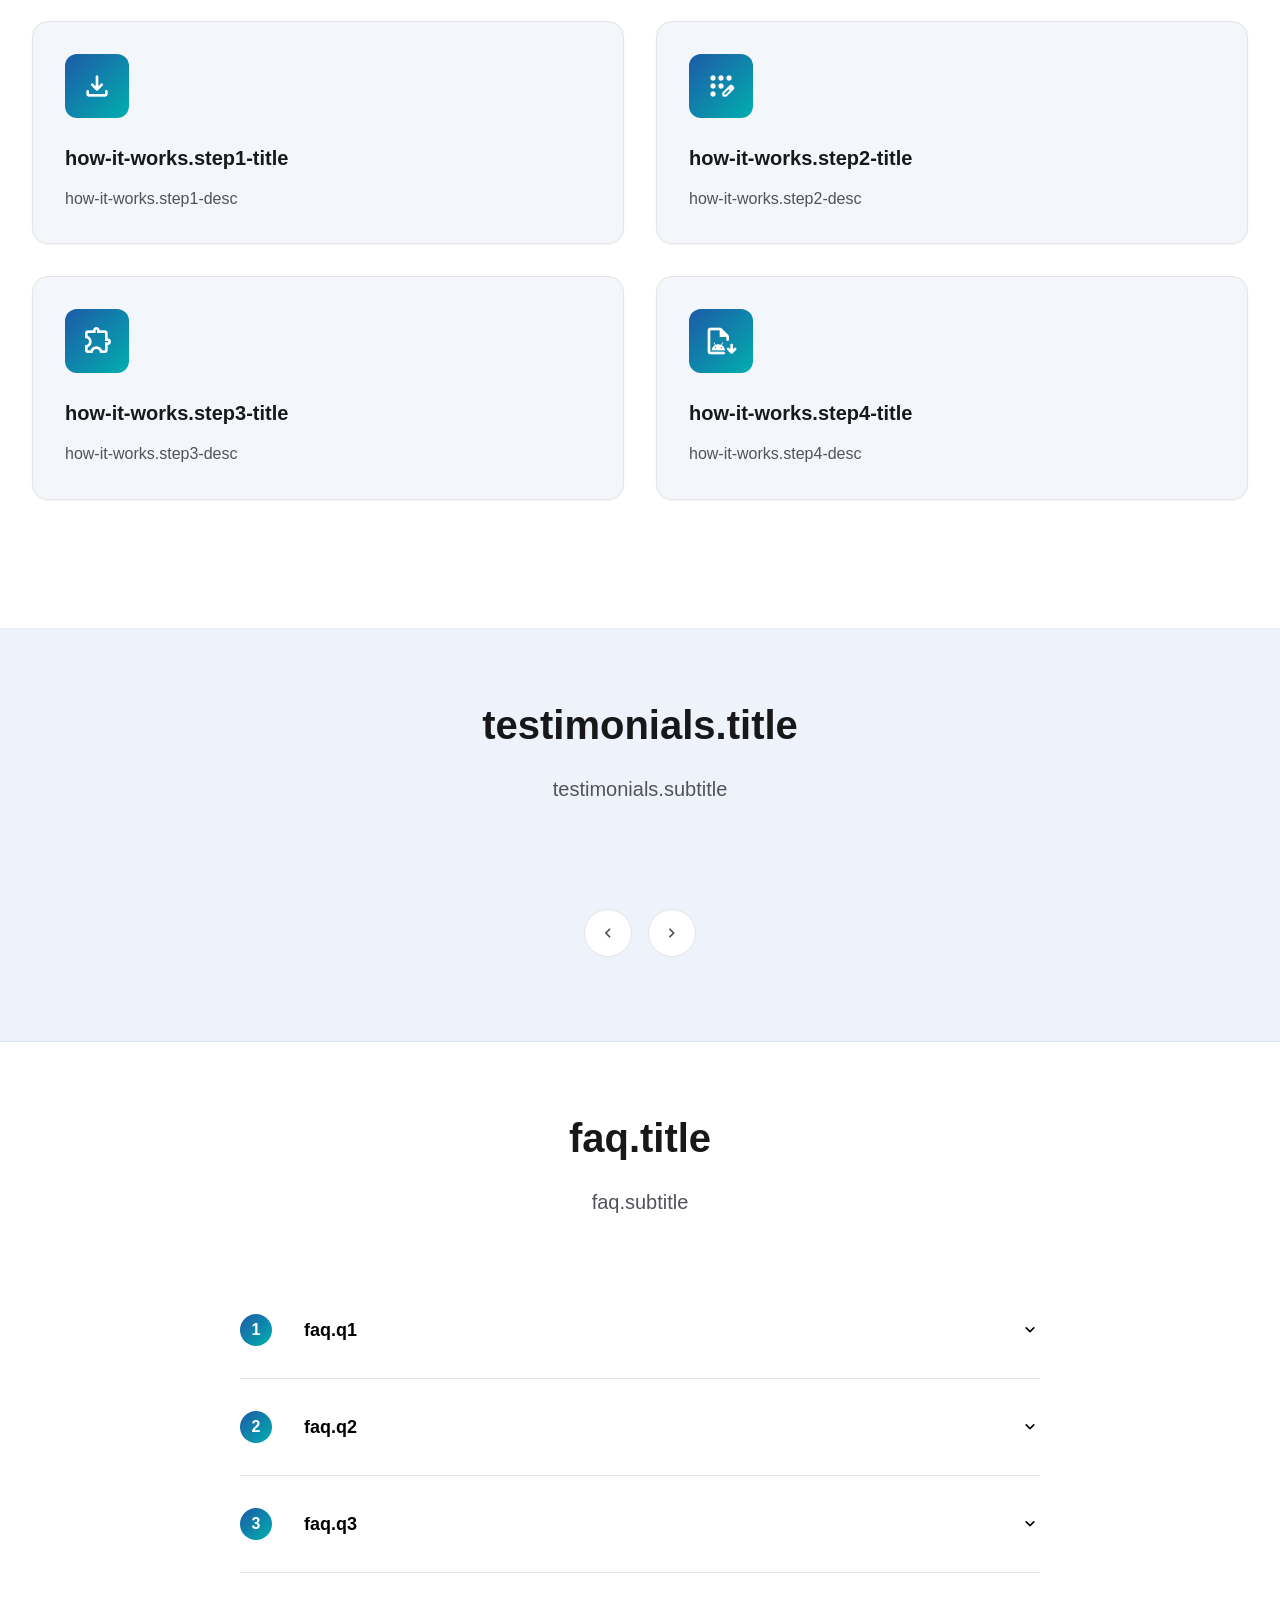
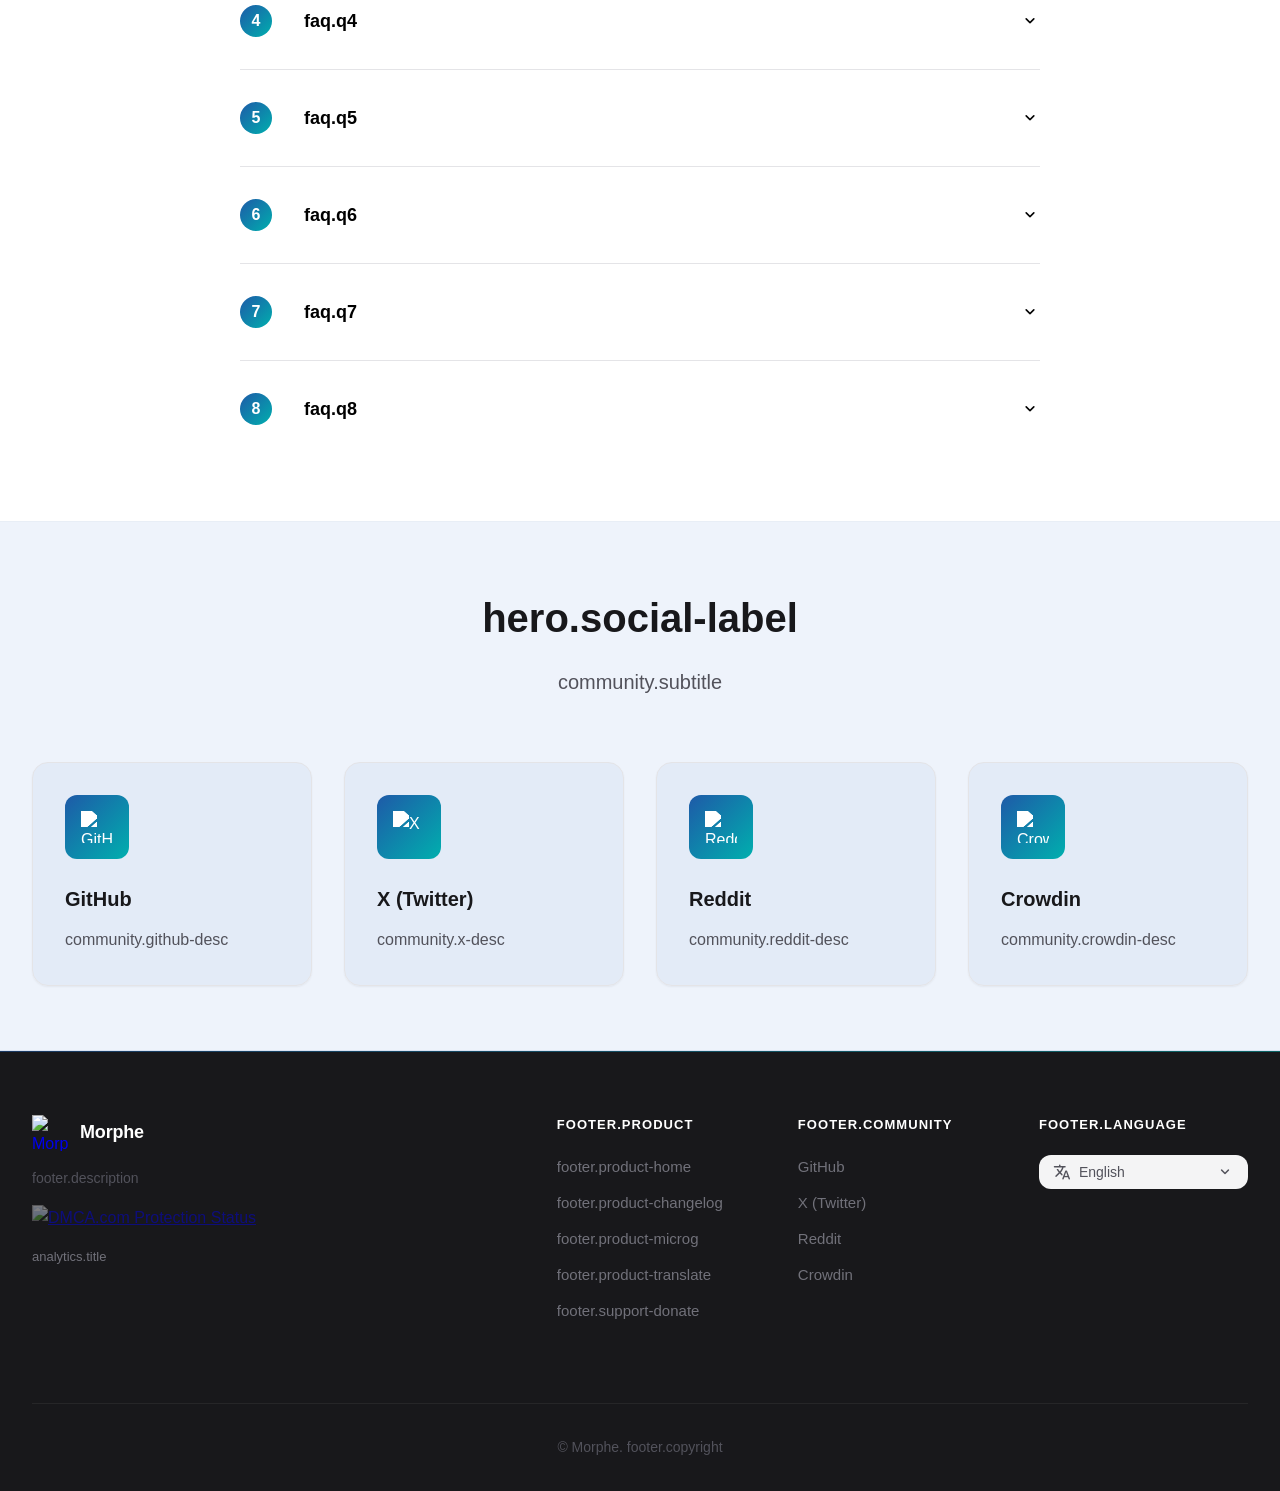
==== commit 7aa419e3: "fix touch hover states" ====
--- a/public/index.html
+++ b/public/index.html
@@ -311,17 +311,18 @@
         </div>
 
         <div class="testimonials-carousel">
-            <button class="carousel-button prev" aria-label="Previous testimonial" data-umami-event="Testimonial Previous Click">
-                <span class="material-symbols-rounded">chevron_left</span>
-            </button>
-
             <div class="testimonials-grid" id="testimonials-grid">
                 <!-- Dynamically generated from JS -->
             </div>
 
-            <button class="carousel-button next" aria-label="Next testimonial" data-umami-event="Testimonial Next Click">
-                <span class="material-symbols-rounded">chevron_right</span>
-            </button>
+            <div class="carousel-controls">
+                <button class="carousel-button prev" aria-label="Previous testimonial" data-umami-event="Testimonial Previous Click">
+                    <span class="material-symbols-rounded">chevron_left</span>
+                </button>
+                <button class="carousel-button next" aria-label="Next testimonial" data-umami-event="Testimonial Next Click">
+                    <span class="material-symbols-rounded">chevron_right</span>
+                </button>
+            </div>
         </div>
     </div>
 </section>
--- a/public/css/styles.css
+++ b/public/css/styles.css
@@ -178,8 +178,10 @@
     transition: color var(--transition-base);
 }
 
-.nav-link:hover {
-    color: var(--primary-blue);
+@media (hover: hover) and (pointer: fine) {
+    .nav-link:hover {
+        color: var(--primary-blue);
+    }
 }
 
 .nav-actions {
@@ -227,8 +229,10 @@
     -webkit-tap-highlight-color: transparent;
 }
 
-.lang-trigger:hover {
-    background: var(--gray-200);
+@media (hover: hover) and (pointer: fine) {
+    .lang-trigger:hover {
+        background: var(--gray-200);
+    }
 }
 
 .lang-trigger.open {
@@ -305,8 +309,10 @@
     transition: background var(--transition-base);
 }
 
-.lang-menu-item:hover {
-    background: var(--gray-100);
+@media (hover: hover) and (pointer: fine) {
+    .lang-menu-item:hover {
+        background: var(--gray-100);
+    }
 }
 
 .lang-menu-item.selected {
@@ -361,11 +367,13 @@
     -webkit-tap-highlight-color: transparent;
 }
 
-.theme-toggle:hover,
-.lang-trigger-compact:hover,
-.mobile-menu-toggle:hover {
-    background: var(--gray-200);
-    transform: scale(1.05);
+@media (hover: hover) and (pointer: fine) {
+    .theme-toggle:hover,
+    .lang-trigger-compact:hover,
+    .mobile-menu-toggle:hover {
+        background: var(--gray-200);
+        transform: scale(1.05);
+    }
 }
 
 .theme-toggle:active,
@@ -433,9 +441,11 @@
     box-shadow: var(--shadow-lg);
 }
 
-.btn-primary:hover {
-    transform: translateY(-2px);
-    box-shadow: var(--shadow-xl);
+@media (hover: hover) and (pointer: fine) {
+    .btn-primary:hover {
+        transform: translateY(-2px);
+        box-shadow: var(--shadow-xl);
+    }
 }
 
 .btn-secondary {
@@ -444,8 +454,10 @@
     color: var(--text-primary);
 }
 
-.btn-secondary:hover {
-    background: var(--border);
+@media (hover: hover) and (pointer: fine) {
+    .btn-secondary:hover {
+        background: var(--border);
+    }
 }
 
 /* Hero Section */
@@ -536,10 +548,12 @@
     font-family: inherit;
 }
 
-.app-tab:hover {
-    color: var(--text-primary);
-    outline-color: var(--gray-400);
-    background: var(--gray-100);
+@media (hover: hover) and (pointer: fine) {
+    .app-tab:hover {
+        color: var(--text-primary);
+        outline-color: var(--gray-400);
+        background: var(--gray-100);
+    }
 }
 
 .app-tab.active {
@@ -725,13 +739,15 @@
     box-shadow: var(--shadow-sm);
 }
 
-.feature-card:hover,
-.community-card:hover,
-.feature-slide:hover,
-.testimonial-card:hover,
-.version-card:hover {
-    transform: translateY(-10px) scale(1.02);
-    box-shadow: var(--shadow-lg);
+@media (hover: hover) and (pointer: fine) {
+    .feature-card:hover,
+    .community-card:hover,
+    .feature-slide:hover,
+    .testimonial-card:hover,
+    .version-card:hover {
+        transform: translateY(-10px) scale(1.02);
+        box-shadow: var(--shadow-lg);
+    }
 }
 
 .feature-icon {
@@ -829,9 +845,15 @@
     min-width: calc(33.333% - var(--spacing-xl));
 }
 
+.carousel-controls {
+    display: flex;
+    justify-content: center;
+    gap: var(--spacing-md);
+    margin-top: var(--spacing-lg);
+}
+
 .carousel-button {
-    position: absolute;
-    top: 50%;
+    position: relative;
     background: white;
     border: 1px solid var(--border);
     width: 48px;
@@ -842,12 +864,11 @@
     justify-content: center;
     cursor: pointer;
     transition: all 0.4s cubic-bezier(0.4, 0, 0.2, 1);
-    z-index: 10;
     -webkit-tap-highlight-color: transparent;
     user-select: none;
     color: var(--gray-600);
     overflow: hidden;
-    margin-top: -24px;
+    flex-shrink: 0;
 }
 
 .carousel-button::before {
@@ -867,26 +888,22 @@
     transition: transform 0.4s cubic-bezier(0.4, 0, 0.2, 1);
 }
 
-.carousel-button:hover::before {
-    opacity: 1;
-}
-
-.carousel-button:hover
-.material-symbols-rounded {
-    color: white;
+@media (hover: hover) and (pointer: fine) {
+    .carousel-button:hover::before {
+        opacity: 1;
+    }
+
+    .carousel-button:hover
+    .material-symbols-rounded {
+        color: white;
+    }
 }
 
 .carousel-button:active {
     transform: scale(0.95);
 }
 
-.carousel-button.prev {
-    left: 0;
-}
-
-.carousel-button.next {
-    right: 0;
-}
+/* .prev / .next positioning removed — buttons are now in .carousel-controls flex row */
 
 .carousel-button:disabled {
     opacity: 0.3;
@@ -1036,9 +1053,11 @@
     transition: transform var(--transition-base), box-shadow var(--transition-base);
 }
 
-.faq-question:hover .faq-number {
-    transform: scale(1.1);
-    box-shadow: var(--shadow-md);
+@media (hover: hover) and (pointer: fine) {
+    .faq-question:hover .faq-number {
+        transform: scale(1.1);
+        box-shadow: var(--shadow-md);
+    }
 }
 
 .faq-question {
@@ -1054,8 +1073,10 @@
     transition: color var(--transition-base);
 }
 
-.faq-question:hover {
-    color: var(--primary-blue);
+@media (hover: hover) and (pointer: fine) {
+    .faq-question:hover {
+        color: var(--primary-blue);
+    }
 }
 
 .faq-text {
@@ -1098,9 +1119,11 @@
     transition: color var(--transition-base);
 }
 
-.inline-link:hover {
-    color: var(--primary-teal);
-    text-decoration: underline;
+@media (hover: hover) and (pointer: fine) {
+    .inline-link:hover {
+        color: var(--primary-teal);
+        text-decoration: underline;
+    }
 }
 
 /* Changelog Page */
@@ -1176,8 +1199,10 @@
     white-space: nowrap;
 }
 
-.filter-btn:hover {
-    color: var(--primary-blue);
+@media (hover: hover) and (pointer: fine) {
+    .filter-btn:hover {
+        color: var(--primary-blue);
+    }
 }
 
 .filter-btn.active {
@@ -1292,8 +1317,10 @@
     transition: opacity var(--transition-base);
 }
 
-.version-link:hover {
-    opacity: 0.8;
+@media (hover: hover) and (pointer: fine) {
+    .version-link:hover {
+        opacity: 0.8;
+    }
 }
 
 .version-date {
@@ -1393,9 +1420,11 @@
     word-break: break-word;
 }
 
-.change-list li a:hover {
-    color: var(--primary-teal);
-    text-decoration: underline;
+@media (hover: hover) and (pointer: fine) {
+    .change-list li a:hover {
+        color: var(--primary-teal);
+        text-decoration: underline;
+    }
 }
 
 .type-badge {
@@ -1500,10 +1529,12 @@
     gap: var(--spacing-md);
 }
 
-.crypto-card:hover {
-    border-color: var(--primary-blue);
-    box-shadow: var(--shadow-lg);
-    transform: translateY(-4px);
+@media (hover: hover) and (pointer: fine) {
+    .crypto-card:hover {
+        border-color: var(--primary-blue);
+        box-shadow: var(--shadow-lg);
+        transform: translateY(-4px);
+    }
 }
 
 .crypto-header {
@@ -1549,10 +1580,12 @@
     transition: transform var(--transition-base);
 }
 
-.crypto-card:hover
-.crypto-action
-.material-symbols-rounded {
-    transform: translateX(4px);
+@media (hover: hover) and (pointer: fine) {
+    .crypto-card:hover
+    .crypto-action
+    .material-symbols-rounded {
+        transform: translateX(4px);
+    }
 }
 
 /* Add Source Page  */
@@ -1685,10 +1718,12 @@
     border: 1px solid var(--border);
 }
 
-.add-source-page .btn-secondary:hover {
-    background: transparent;
-    color: var(--text-primary);
-    border-color: var(--text-secondary);
+@media (hover: hover) and (pointer: fine) {
+    .add-source-page .btn-secondary:hover {
+        background: transparent;
+        color: var(--text-primary);
+        border-color: var(--text-secondary);
+    }
 }
 
 .desktop-emoji {
@@ -1723,8 +1758,10 @@
     font-weight: 600;
 }
 
-.steps-card a:hover {
-    text-decoration: underline;
+@media (hover: hover) and (pointer: fine) {
+    .steps-card a:hover {
+        text-decoration: underline;
+    }
 }
 
 /* Footer */
@@ -1822,8 +1859,10 @@
     transition: color var(--transition-base);
 }
 
-.footer-column a:hover {
-    color: white;
+@media (hover: hover) and (pointer: fine) {
+    .footer-column a:hover {
+        color: white;
+    }
 }
 
 .footer-bottom {
@@ -1838,8 +1877,10 @@
     transition: opacity var(--transition-base);
 }
 
-.dmca-badge:hover img {
-    opacity: 0.75;
+@media (hover: hover) and (pointer: fine) {
+    .dmca-badge:hover img {
+        opacity: 0.75;
+    }
 }
 
 .analytics-details {
@@ -1858,8 +1899,10 @@
 
 .analytics-details summary::-webkit-details-marker { display: none; }
 
-.analytics-details summary:hover {
-    color: var(--gray-300);
+@media (hover: hover) and (pointer: fine) {
+    .analytics-details summary:hover {
+        color: var(--gray-300);
+    }
 }
 
 .analytics-details[open] {
@@ -1909,9 +1952,11 @@
     transform: translateY(0);
 }
 
-.scroll-to-top:hover {
-    transform: translateY(-4px);
-    box-shadow: var(--shadow-xl);
+@media (hover: hover) and (pointer: fine) {
+    .scroll-to-top:hover {
+        transform: translateY(-4px);
+        box-shadow: var(--shadow-xl);
+    }
 }
 
 .scroll-to-top:active {
@@ -1994,12 +2039,13 @@
     }
 
     .feature-slide-icon {
-        font-size: 38px;
+        width: 64px;
+        height: 64px;
     }
 
     .feature-slide-icon
     .material-symbols-rounded {
-        font-size: 18px;
+        font-size: 32px;
     }
 
     .section-title {
--- a/public/css/dark-theme.css
+++ b/public/css/dark-theme.css
@@ -78,16 +78,20 @@
     background: var(--bg-card);
 }
 
-[data-theme="dark"] .crypto-card:hover {
-    border-color: var(--primary-blue);
+@media (hover: hover) and (pointer: fine) {
+    [data-theme="dark"] .crypto-card:hover {
+        border-color: var(--primary-blue);
+}
 }
 
 [data-theme="dark"] .social-link {
     background: var(--gray-200);
 }
 
-[data-theme="dark"] .social-link:hover {
-    background: var(--gray-300);
+@media (hover: hover) and (pointer: fine) {
+    [data-theme="dark"] .social-link:hover {
+        background: var(--gray-300);
+}
 }
 
 [data-theme="dark"] .social-link img {
@@ -96,8 +100,10 @@
     transition: opacity var(--transition-base);
 }
 
-[data-theme="dark"] .social-link:hover img {
-    opacity: 1;
+@media (hover: hover) and (pointer: fine) {
+    [data-theme="dark"] .social-link:hover img {
+        opacity: 1;
+}
 }
 
 [data-theme="dark"] .carousel-button {
@@ -114,12 +120,16 @@
     color: var(--text-primary);
 }
 
-[data-theme="dark"] .faq-question:hover {
-    color: var(--primary-blue);
-}
-
-[data-theme="dark"] .faq-question:hover .faq-text {
-    color: var(--primary-blue);
+@media (hover: hover) and (pointer: fine) {
+    [data-theme="dark"] .faq-question:hover {
+        color: var(--primary-blue);
+}
+}
+
+@media (hover: hover) and (pointer: fine) {
+    [data-theme="dark"] .faq-question:hover .faq-text {
+        color: var(--primary-blue);
+}
 }
 
 /* Changelogs */
@@ -172,9 +182,11 @@
     color: var(--text-tertiary);
 }
 
-[data-theme="dark"] .app-tab:hover {
-    border-color: var(--gray-400);
-    color: var(--text-primary);
+@media (hover: hover) and (pointer: fine) {
+    [data-theme="dark"] .app-tab:hover {
+        border-color: var(--gray-400);
+        color: var(--text-primary);
+}
 }
 
 [data-theme="dark"] .feature-slide {
@@ -210,8 +222,10 @@
     box-shadow: 0 10px 25px -5px rgba(0, 0, 0, 0.4), 0 4px 6px -2px rgba(0, 0, 0, 0.3);
 }
 
-[data-theme="dark"] .scroll-to-top:hover {
-    box-shadow: 0 20px 35px -5px rgba(0, 0, 0, 0.5), 0 10px 10px -5px rgba(0, 0, 0, 0.4);
+@media (hover: hover) and (pointer: fine) {
+    [data-theme="dark"] .scroll-to-top:hover {
+        box-shadow: 0 20px 35px -5px rgba(0, 0, 0, 0.5), 0 10px 10px -5px rgba(0, 0, 0, 0.4);
+}
 }
 
 [data-theme="dark"] .scroll-to-top svg {
@@ -252,9 +266,11 @@
         border-color: rgba(255, 255, 255, 0.1);
     }
 
+    @media (hover: hover) and (pointer: fine) {
     [data-theme="dark"] .carousel-button:hover {
-        background: rgba(39, 39, 42, 0.9);
+            background: rgba(39, 39, 42, 0.9);
     }
+}
 
     [data-theme="dark"] .carousel-button:active {
         background: var(--primary-blue);
@@ -286,8 +302,10 @@
     color: var(--text-secondary);
 }
 
-[data-theme="dark"] .lang-trigger:hover {
-    background: var(--gray-200);
+@media (hover: hover) and (pointer: fine) {
+    [data-theme="dark"] .lang-trigger:hover {
+        background: var(--gray-200);
+}
 }
 
 [data-theme="dark"] .lang-trigger.open {
@@ -304,8 +322,10 @@
     color: var(--text-primary);
 }
 
-[data-theme="dark"] .lang-menu-item:hover {
-    background: var(--gray-200);
+@media (hover: hover) and (pointer: fine) {
+    [data-theme="dark"] .lang-menu-item:hover {
+        background: var(--gray-200);
+}
 }
 
 [data-theme="dark"] .lang-menu-item.selected {
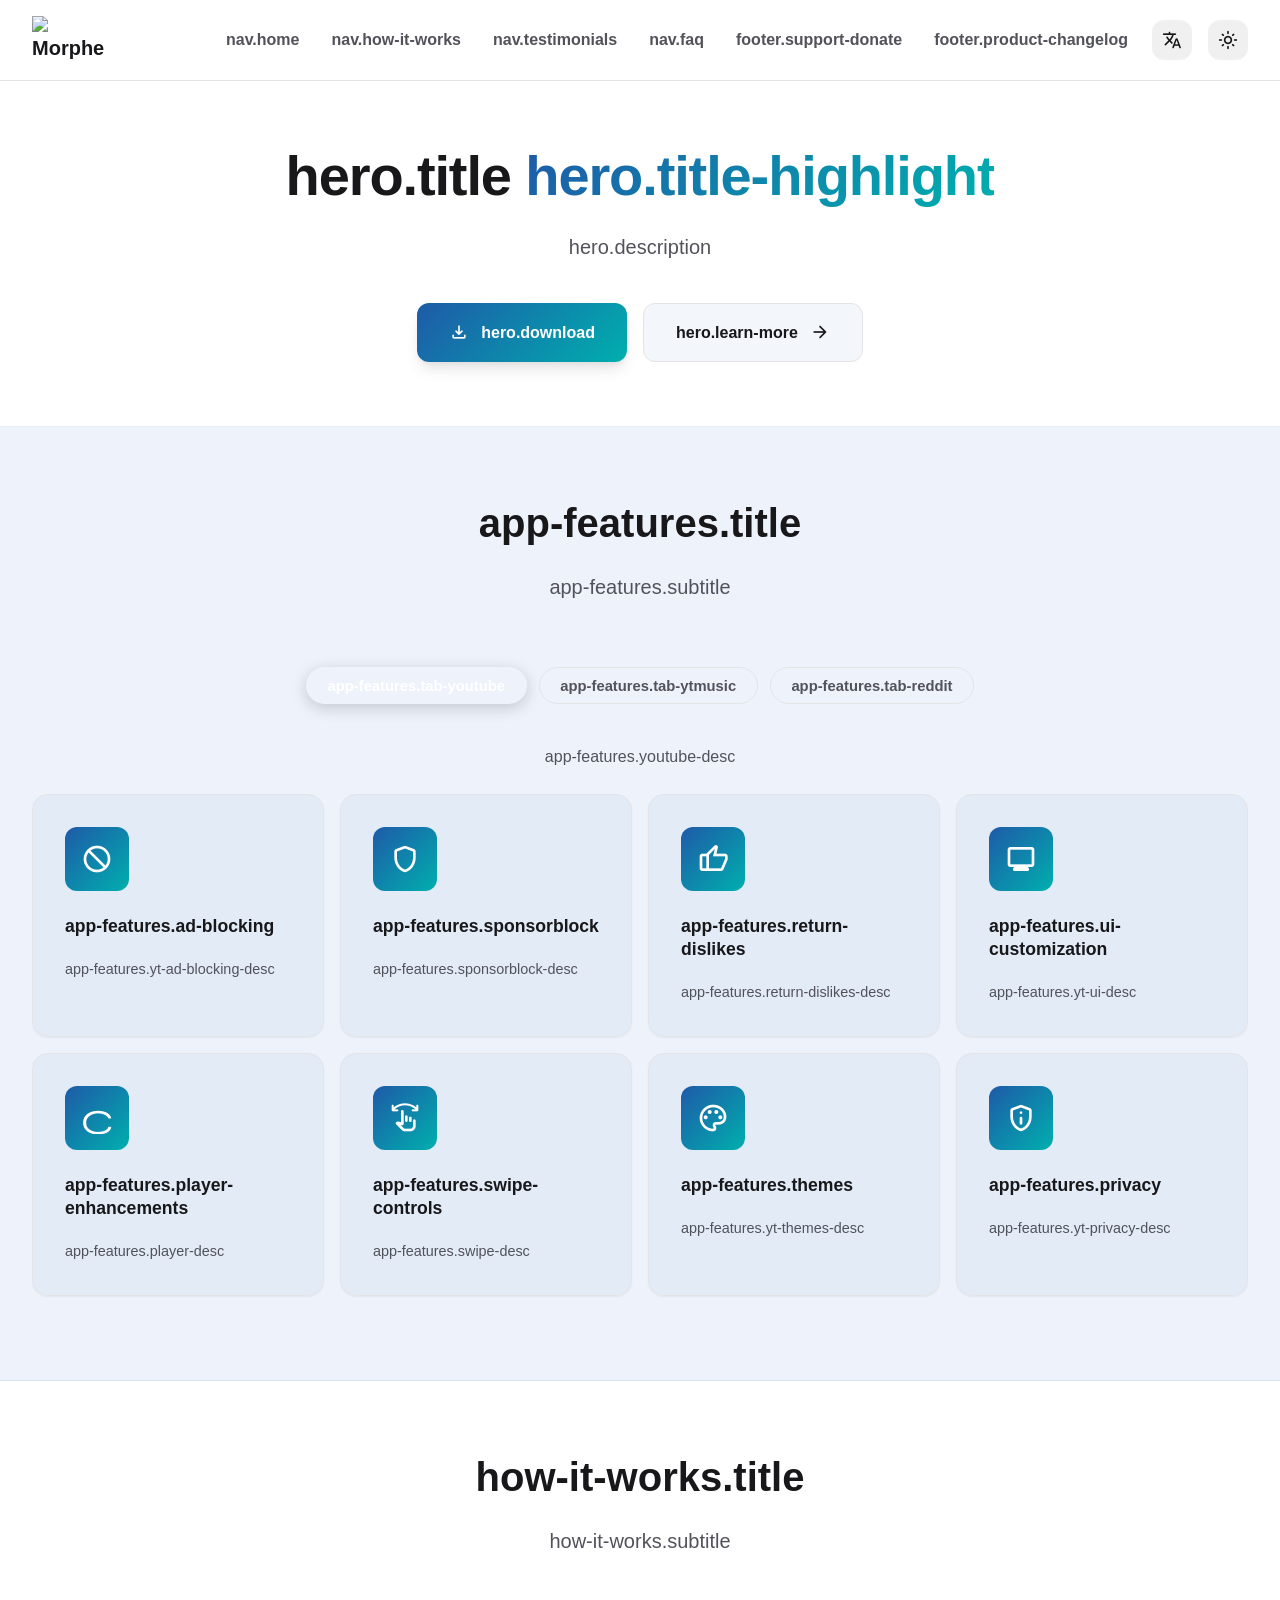
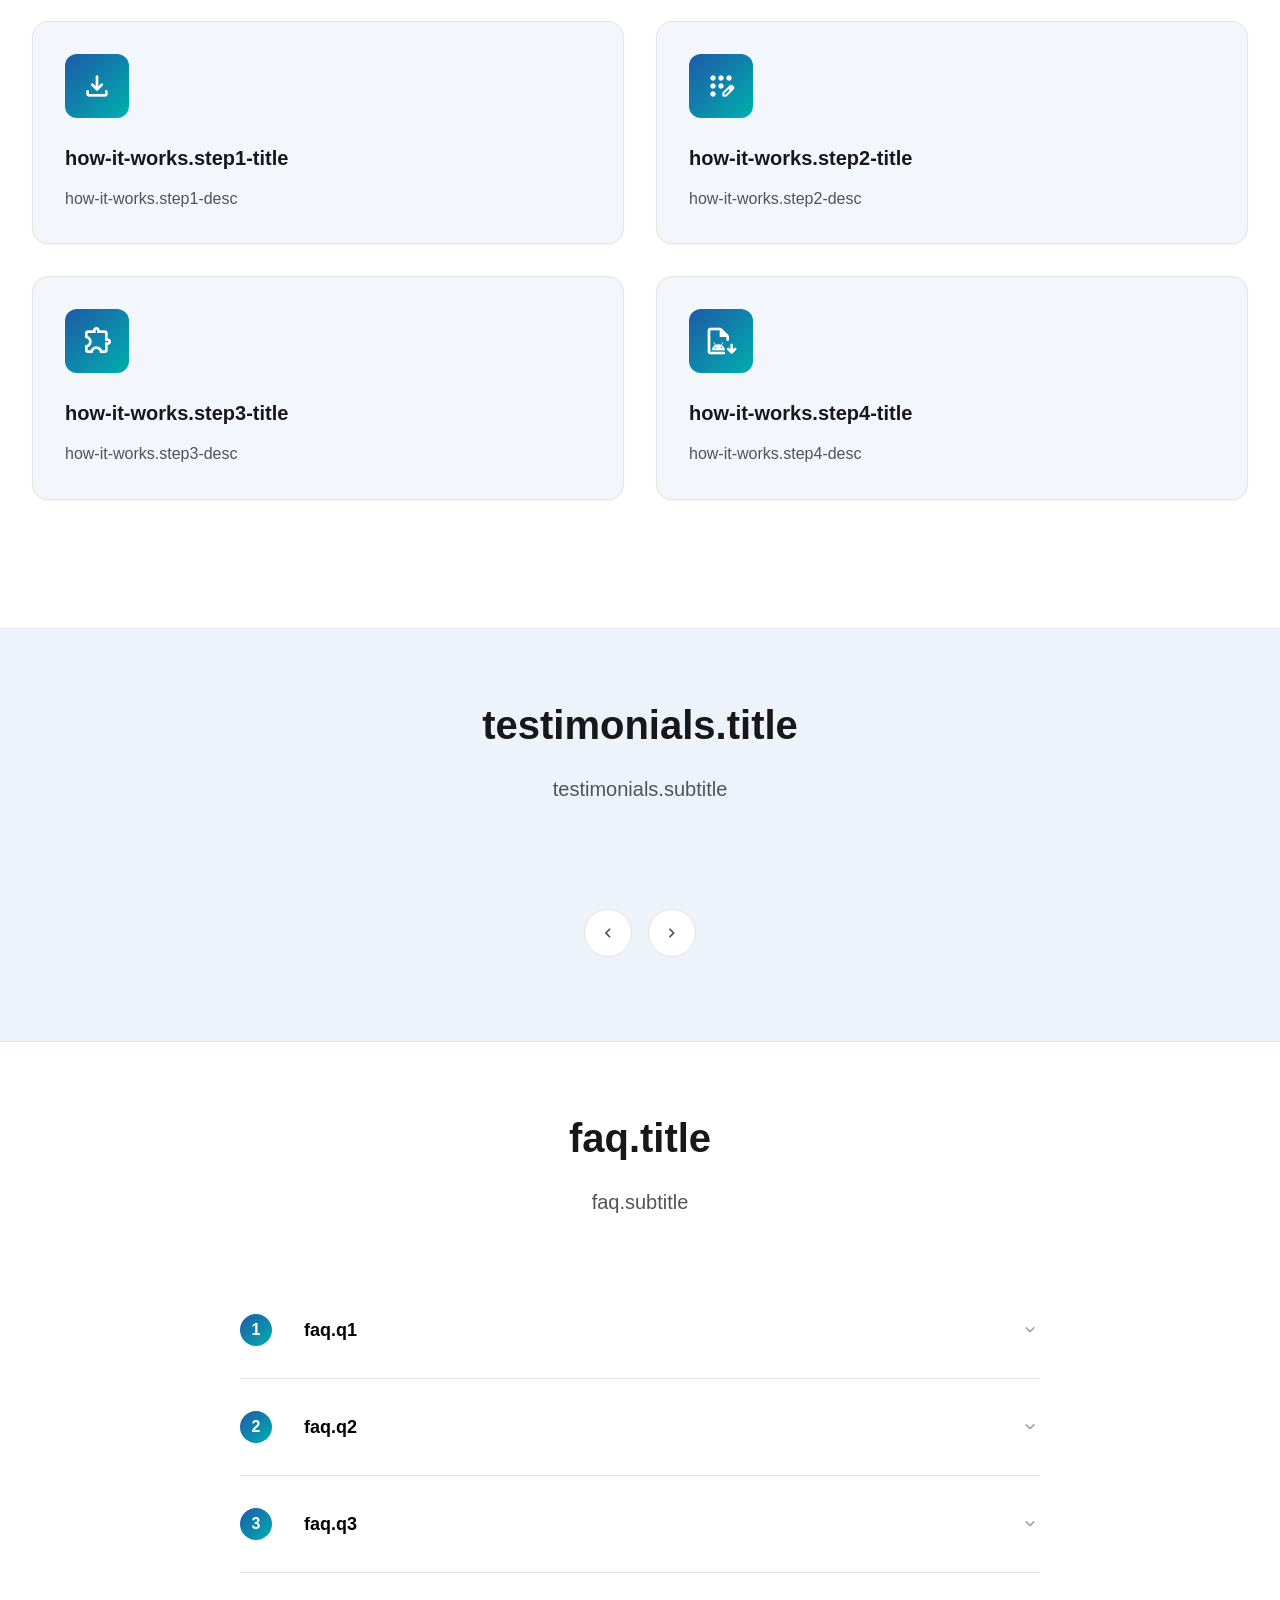
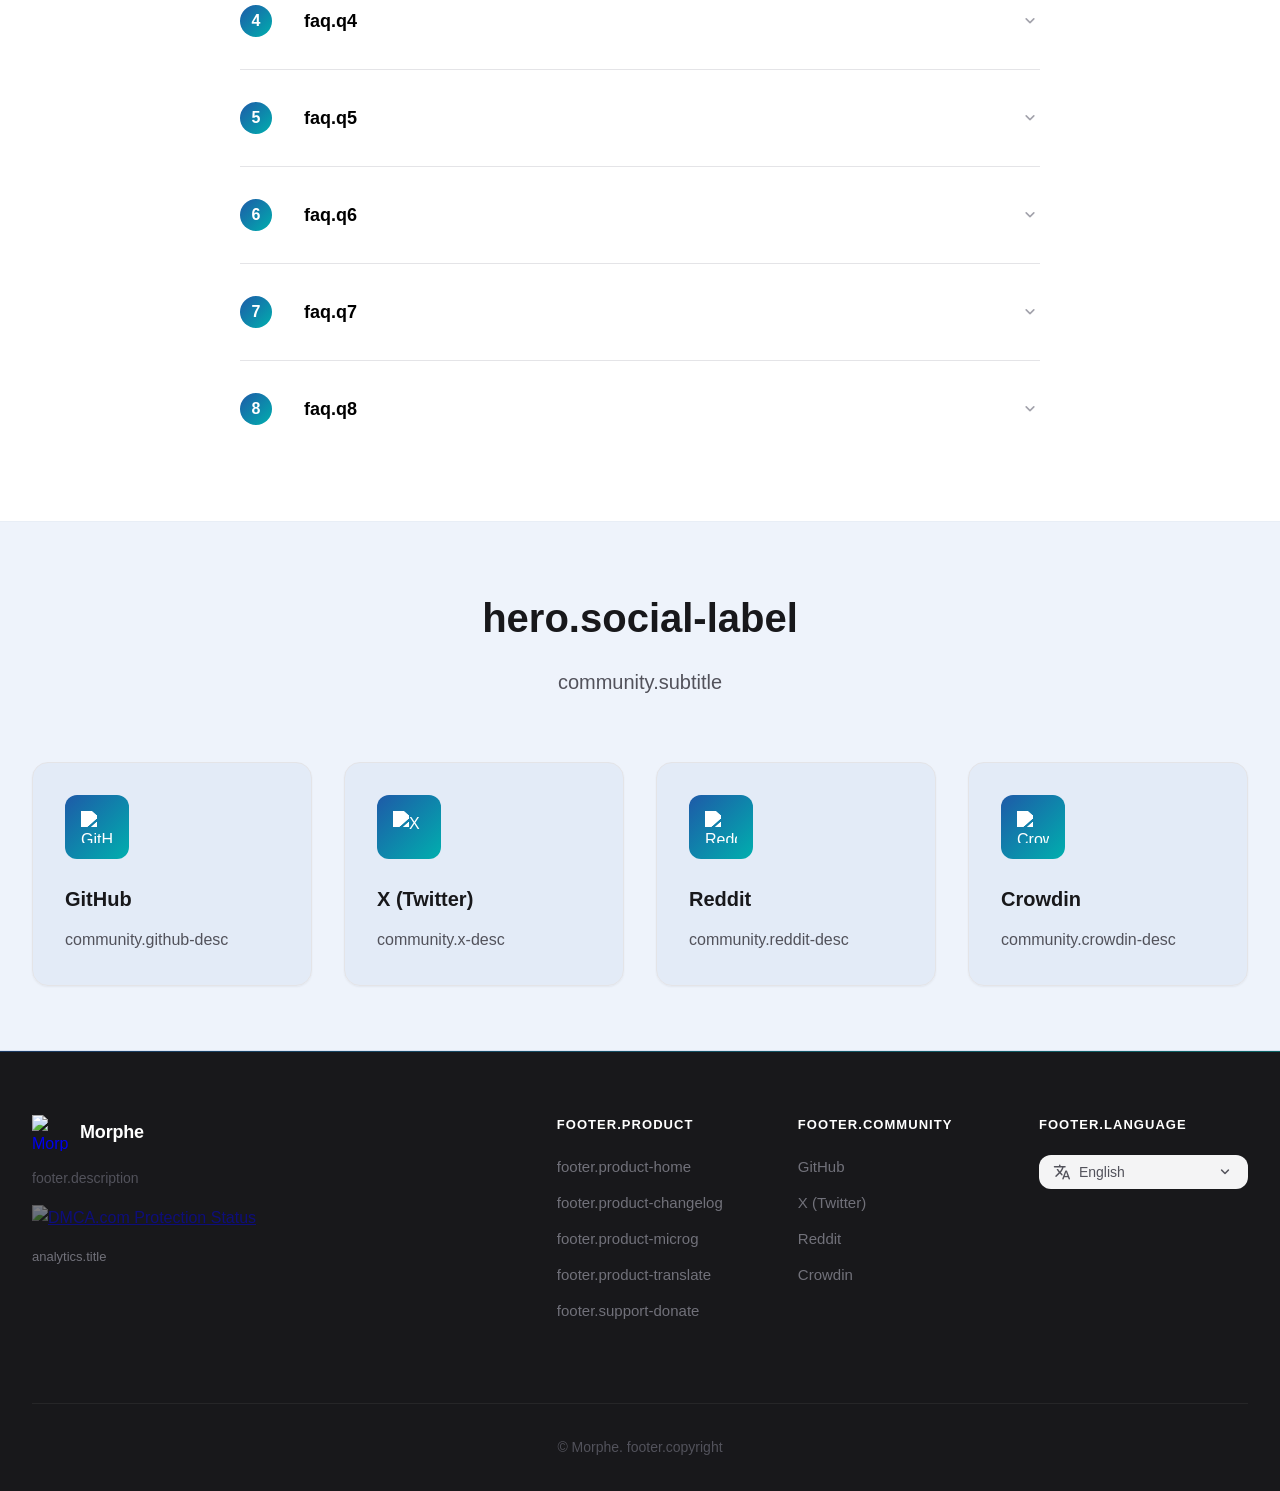
==== commit 164ccb48: "chore: Merge branch `dev` to `main` (#133)" ====
--- a/public/index.html
+++ b/public/index.html
@@ -56,6 +56,39 @@
     </div>
 </nav>
 
+<!-- Mobile Drawer -->
+<div class="mobile-drawer" id="mobile-drawer">
+    <div class="drawer-scrim" id="drawer-scrim"></div>
+    <div class="drawer-sheet">
+
+        <a href="#home" class="drawer-link" data-umami-event="Drawer Home Click">
+            <span class="material-symbols-rounded">home</span>
+            <span data-i18n="nav.home">Home</span>
+        </a>
+        <a href="#how-it-works" class="drawer-link" data-umami-event="Drawer How It Works Click">
+            <span class="material-symbols-rounded">help</span>
+            <span data-i18n="nav.how-it-works">How It Works</span>
+        </a>
+        <a href="#testimonials" class="drawer-link" data-umami-event="Drawer Testimonials Click">
+            <span class="material-symbols-rounded">reviews</span>
+            <span data-i18n="nav.testimonials">Testimonials</span>
+        </a>
+        <a href="#faq" class="drawer-link" data-umami-event="Drawer FAQ Click">
+            <span class="material-symbols-rounded">quiz</span>
+            <span data-i18n="nav.faq">FAQ</span>
+        </a>
+        <hr class="drawer-divider">
+        <a href="donate" class="drawer-link" data-umami-event="Drawer Donate Click">
+            <span class="material-symbols-rounded">volunteer_activism</span>
+            <span data-i18n="footer.support-donate">Donate</span>
+        </a>
+        <a href="changelog" class="drawer-link" data-umami-event="Drawer Changelog Click">
+            <span class="material-symbols-rounded">new_releases</span>
+            <span data-i18n="footer.product-changelog">What's New</span>
+        </a>
+    </div>
+</div>
+
 <!-- Hero Section -->
 <section id="home" class="hero">
     <div class="hero-container">
@@ -314,7 +347,6 @@
             <div class="testimonials-grid" id="testimonials-grid">
                 <!-- Dynamically generated from JS -->
             </div>
-
             <div class="carousel-controls">
                 <button class="carousel-button prev" aria-label="Previous testimonial" data-umami-event="Testimonial Previous Click">
                     <span class="material-symbols-rounded">chevron_left</span>
@@ -388,11 +420,11 @@
                 </button>
                 <div class="faq-answer">
                     <p>
-                        <span data-i18n="analytics.part1">This website uses </span>
-                        <a href="https://umami.is" target="_blank" rel="noopener noreferrer" class="inline-link" data-umami-event="Umami Link Click">
-                            <span>Umami</span></a>
-                        <span data-i18n="analytics.part2">and Google Analytics 4: No cookies, no advertising, no profiling, and no data is sold or shared.</span>
-                        <span data-i18n="analytics.part3">Morphe does not add analytics or data collection to any patched apps.</span>
+                        <span data-i18n-link="analytics.description"
+                              data-i18n-link-href="https://umami.is"
+                              data-i18n-link-text="Umami"
+                              data-i18n-link-attrs='{"target":"_blank","rel":"noopener noreferrer","class":"inline-link","data-umami-event":"Umami Link Click"}'></span>
+                        <span data-i18n="analytics.disclaimer">Morphe does not add analytics or data collection to any patched apps.</span>
                     </p>
                 </div>
             </div>
@@ -427,12 +459,8 @@
                 </button>
                 <div class="faq-answer">
                     <p>
-                        <span data-i18n="faq.a8-part1">Yes! See the contribution guidelines in our</span>
-                        <a href="https://github.com/MorpheApp/" target="_blank" rel="noopener noreferrer" class="inline-link" data-umami-event="GitHub Contribution Click">
-                            <span data-i18n="faq.a8-github">GitHub repos</span></a><span data-i18n="faq.a8-part2">. If you don't have developer skills, we always appreciate</span>
-                        <a href="/donate" class="inline-link" data-umami-event="FAQ Donate Link Click">
-                            <span data-i18n="faq.a8-donate">donations</span></a>
-                        <span data-i18n="faq.a8-part3">to help pay the bills.</span>
+                        <span data-i18n-links="faq.a8"
+                              data-i18n-links-data='[{"href":"https://github.com/MorpheApp/","text":"GitHub repos","attrs":{"target":"_blank","rel":"noopener noreferrer","class":"inline-link","data-umami-event":"GitHub Contribution Click"}},{"href":"/donate","text":"donations","attrs":{"class":"inline-link","data-umami-event":"FAQ Donate Link Click"}}]'></span>
                     </p>
                 </div>
             </div>
@@ -502,9 +530,11 @@
                 <script src="https://images.dmca.com/Badges/DMCABadgeHelper.min.js"></script>
                 <details class="analytics-details">
                     <summary data-i18n="analytics.title">Analytics</summary>
-                    <span data-i18n="analytics.part1">This website uses </span>
-                    <a href="https://umami.is" target="_blank" rel="noopener noreferrer" class="inline-link" data-umami-event="Umami Link Click">Umami</a>
-                    <span data-i18n="analytics.part2"> and Google Analytics 4: No cookies, no advertising, no profiling, and no data is sold or shared.</span>
+                    <span data-i18n-link="analytics.description"
+                          data-i18n-link-href="https://umami.is"
+                          data-i18n-link-text="Umami"
+                          data-i18n-link-attrs='{"target":"_blank","rel":"noopener noreferrer","class":"inline-link","data-umami-event":"Umami Link Click"}'></span>
+                    <span data-i18n="analytics.disclaimer">Morphe does not add analytics or data collection to any patched apps.</span>
                 </details>
             </div>
 
--- a/public/css/styles.css
+++ b/public/css/styles.css
@@ -84,6 +84,9 @@
     /* Transitions */
     --transition-base: 200ms ease;
     --transition-slow: 300ms ease;
+
+    /* Layout */
+    --navbar-height: 80px;
 }
 
 /* i18n Loading State */
@@ -116,7 +119,7 @@
 .navbar {
     position: sticky;
     top: 0;
-    z-index: 1000;
+    z-index: 1002;
     background: rgba(255, 255, 255, 0.8);
     backdrop-filter: blur(10px);
     border-bottom: 1px solid var(--border);
@@ -359,7 +362,7 @@
     width: 40px;
     height: 40px;
     border-radius: var(--radius-lg);
-    background: var(--gray-100);
+    background: rgba(0, 0, 0, 0.06);
     color: var(--text-primary);
     border: none;
     cursor: pointer;
@@ -371,7 +374,7 @@
     .theme-toggle:hover,
     .lang-trigger-compact:hover,
     .mobile-menu-toggle:hover {
-        background: var(--gray-200);
+        background: rgba(0, 0, 0, 0.1);
         transform: scale(1.05);
     }
 }
@@ -407,17 +410,36 @@
     display: none;
 }
 
-/* hamburger icon toggle - handled via JS (menu ↔ close) */
+/* Hamburger icon toggle */
 .mobile-menu-toggle
 .material-symbols-rounded {
     font-size: 20px;
     color: var(--text-primary);
-    transition: transform var(--transition-base);
-}
-
-.mobile-menu-toggle.active
+    transition: transform 0.3s cubic-bezier(0.34, 1.56, 0.64, 1),
+                opacity 0.15s ease;
+}
+
+.mobile-menu-toggle.is-open
 .material-symbols-rounded {
     transform: rotate(90deg);
+}
+
+@keyframes iconSwapOut {
+    from { opacity: 1; transform: rotate(0deg) scale(1); }
+    to   { opacity: 0; transform: rotate(-90deg) scale(0.6); }
+}
+
+@keyframes iconSwapIn {
+    from { opacity: 0; transform: rotate(90deg) scale(0.6); }
+    to   { opacity: 1; transform: rotate(0deg) scale(1); }
+}
+
+.mobile-menu-toggle .material-symbols-rounded.swap-out {
+    animation: iconSwapOut 0.18s ease forwards;
+}
+
+.mobile-menu-toggle .material-symbols-rounded.swap-in {
+    animation: iconSwapIn 0.18s ease forwards;
 }
 
 /* Buttons */
@@ -745,8 +767,7 @@
     .feature-slide:hover,
     .testimonial-card:hover,
     .version-card:hover {
-        transform: translateY(-10px) scale(1.02);
-        box-shadow: var(--shadow-lg);
+        box-shadow: var(--shadow-md);
     }
 }
 
@@ -902,8 +923,6 @@
 .carousel-button:active {
     transform: scale(0.95);
 }
-
-/* .prev / .next positioning removed — buttons are now in .carousel-controls flex row */
 
 .carousel-button:disabled {
     opacity: 0.3;
@@ -1085,13 +1104,15 @@
     font-weight: 600;
 }
 
-.faq-toggle-icon {
+.faq-toggle-icon,
+.faq-question .material-symbols-rounded {
     flex-shrink: 0;
     transition: transform var(--transition-base);
     color: var(--text-tertiary);
 }
 
-.faq-item.active .faq-toggle-icon {
+.faq-item.active .faq-toggle-icon,
+.faq-item.active .faq-question .material-symbols-rounded {
     transform: rotate(180deg);
 }
 
@@ -1154,61 +1175,61 @@
 
 .changelog-filters {
     display: flex;
-    gap: var(--spacing-2xl);
+    gap: var(--spacing-md);
     margin-bottom: var(--spacing-2xl);
-    padding: var(--spacing-xl);
-    background: var(--bg-page);
-    border: 1px solid var(--border);
-    border-radius: var(--radius-xl);
-    box-shadow: var(--shadow-sm);
     flex-wrap: wrap;
     align-items: center;
-    justify-content: space-between;
+    justify-content: center;
+    row-gap: var(--spacing-sm);
 }
 
 .filter-group {
     display: flex;
     align-items: center;
-    gap: var(--spacing-md);
+    gap: var(--spacing-sm);
 }
 
 .filter-label {
-    font-weight: 600;
-    color: var(--text-primary);
-    font-size: 0.9375rem;
-    white-space: nowrap;
+    display: none;
 }
 
 .filter-buttons {
     display: flex;
-    gap: var(--spacing-sm);
-    background: var(--gray-100);
-    padding: 4px;
-    border-radius: var(--radius-lg);
+    gap: var(--spacing-xs);
+    flex-wrap: wrap;
 }
 
 .filter-btn {
-    padding: var(--spacing-sm) var(--spacing-lg);
+    display: flex;
+    align-items: center;
+    padding: 0.55rem 1.15rem;
+    border-radius: 2rem;
     border: none;
+    outline: 1.5px solid var(--border);
+    outline-offset: -1.5px;
     background: transparent;
-    border-radius: var(--radius-md);
+    color: var(--text-secondary);
+    font-size: 0.9rem;
     font-weight: 600;
     cursor: pointer;
-    transition: all var(--transition-base);
-    color: var(--text-secondary);
+    transition: color 0.22s ease, background 0.22s ease, box-shadow 0.22s ease, outline-color 0.22s ease;
     white-space: nowrap;
+    font-family: inherit;
 }
 
 @media (hover: hover) and (pointer: fine) {
     .filter-btn:hover {
-        color: var(--primary-blue);
+        color: var(--text-primary);
+        outline-color: var(--gray-400);
+        background: var(--gray-100);
     }
 }
 
 .filter-btn.active {
-    background: var(--bg-page);
-    color: var(--primary-blue);
-    box-shadow: var(--shadow-sm);
+    outline: none;
+    background: var(--gradient-primary);
+    color: white;
+    box-shadow: 0 4px 16px rgba(0, 0, 0, 0.18);
 }
 
 .filter-toggle {
@@ -1268,35 +1289,47 @@
 }
 
 .version-card {
-    background: var(--bg-page);
+    background: var(--bg-card);
     border: 1px solid var(--border);
     border-radius: var(--radius-xl);
-    padding: var(--spacing-xl);
-    box-shadow: var(--shadow-sm);
-    transition: transform 0.3s ease, box-shadow 0.3s ease;
+    padding: var(--spacing-xl) var(--spacing-xl) var(--spacing-lg);
+    transition: box-shadow 0.2s ease;
     display: flex;
     flex-direction: column;
-    gap: var(--spacing-lg);
+    gap: var(--spacing-md);
+    position: relative;
+    overflow: hidden;
+}
+
+.version-card::before {
+    content: '';
+    position: absolute;
+    left: 0;
+    top: 0;
+    bottom: 0;
+    width: 4px;
+}
+
+.version-card[data-type="manager"]::before {
+    background: linear-gradient(180deg, var(--primary-blue), #4A7FC8);
+}
+
+.version-card[data-type="patches"]::before {
+    background: linear-gradient(180deg, var(--primary-teal), #20CFCE);
 }
 
 .version-card.hidden {
     display: none;
 }
 
-.version-card[data-type="manager"] {
-    border-left: 4px solid #1E5AA8;
-}
-
-.version-card[data-type="patches"] {
-    border-left: 4px solid #00AFAE;
-}
-
 .version-header {
     display: flex;
-    flex-direction: column;
-    gap: var(--spacing-sm);
+    align-items: flex-start;
+    justify-content: space-between;
+    gap: var(--spacing-md);
     padding-bottom: var(--spacing-md);
-    border-bottom: 2px solid var(--border);
+    border-bottom: 1px solid var(--border);
+    flex-wrap: wrap;
 }
 
 .version-title {
@@ -1307,29 +1340,30 @@
 }
 
 .version-link {
-    font-size: 1.5rem;
+    font-size: 1.125rem;
     font-weight: 700;
-    background: var(--gradient-primary);
-    -webkit-background-clip: text;
-    -webkit-text-fill-color: transparent;
-    background-clip: text;
+    color: var(--text-primary);
     text-decoration: none;
-    transition: opacity var(--transition-base);
+    letter-spacing: -0.01em;
+    transition: color var(--transition-base);
 }
 
 @media (hover: hover) and (pointer: fine) {
     .version-link:hover {
-        opacity: 0.8;
+        color: var(--primary-blue);
     }
 }
 
 .version-date {
     color: var(--text-tertiary);
-    font-size: 0.875rem;
-    font-weight: 500;
-    display: flex;
-    align-items: center;
-    gap: var(--spacing-xs);
+    font-size: 0.8125rem;
+    font-weight: 400;
+    display: flex;
+    align-items: center;
+    gap: 5px;
+    white-space: nowrap;
+    padding-top: 3px;
+    flex-shrink: 0;
 }
 
 .version-date
@@ -1353,15 +1387,34 @@
 .change-category {
     display: flex;
     align-items: center;
-    gap: var(--spacing-sm);
-    font-size: 0.875rem;
+    gap: 6px;
+    font-size: 0.75rem;
     font-weight: 700;
-    color: var(--text-primary);
+    color: var(--text-secondary);
+    text-transform: uppercase;
+    letter-spacing: 0.05em;
+    margin-bottom: 2px;
 }
 
 .category-icon {
-    font-size: 1rem;
+    font-size: 14px;
     flex-shrink: 0;
+}
+
+.category-icon.icon-added {
+    color: #8B5CF6;
+}
+
+.category-icon.icon-fixed {
+    color: #EF4444;
+}
+
+.category-icon.icon-perf {
+    color: #F59E0B;
+}
+
+.category-icon.icon-changed {
+    color: var(--text-tertiary);
 }
 
 .change-list {
@@ -1385,10 +1438,11 @@
 .change-list li::before {
     content: "";
     position: absolute;
-    left: 6px;
-    top: 10px;
-    font-size: 4px;
-    background: var(--primary-blue);
+    left: 4px;
+    top: 11px;
+    width: 4px;
+    height: 4px;
+    background: var(--border);
     border-radius: 50%;
 }
 
@@ -1430,24 +1484,25 @@
 .type-badge {
     display: inline-flex;
     align-items: center;
-    gap: 4px;
-    padding: 0.25rem 0.5rem;
-    border-radius: var(--radius-sm);
-    font-size: 0.625rem;
+    padding: 0.2rem 0.55rem;
+    border-radius: 2rem;
+    font-size: 0.6875rem;
     font-weight: 700;
     text-transform: uppercase;
-    letter-spacing: 0.05em;
+    letter-spacing: 0.06em;
     flex-shrink: 0;
 }
 
 .type-badge.manager {
-    background: linear-gradient(135deg, #1E5AA8 0%, #4A7FC8 100%);
-    color: white;
+    background: rgba(30, 90, 168, 0.1);
+    color: var(--primary-blue);
+    outline: 1px solid rgba(30, 90, 168, 0.2);
 }
 
 .type-badge.patches {
-    background: linear-gradient(135deg, #00AFAE 0%, #20CFCE 100%);
-    color: white;
+    background: rgba(0, 175, 174, 0.1);
+    color: var(--primary-teal);
+    outline: 1px solid rgba(0, 175, 174, 0.2);
 }
 
 .show-more-section {
@@ -1483,112 +1538,449 @@
     gap: var(--spacing-3xl);
 }
 
-.donate-info h3 {
+/* Why Donate strip */
+.why-strip {
+    display: grid;
+    grid-template-columns: repeat(4, 1fr);
+    gap: var(--spacing-lg);
+    margin-top: var(--spacing-2xl);
+    padding-top: var(--spacing-2xl);
+    border-top: 1px solid var(--section-divider);
+}
+
+.why-strip-item {
+    display: flex;
+    align-items: flex-start;
+    gap: var(--spacing-sm);
+    color: var(--text-secondary);
+    font-size: 0.9375rem;
+    line-height: 1.5;
+}
+
+.why-strip-item .material-symbols-rounded {
+    font-size: 20px;
+    color: var(--primary-teal);
+    flex-shrink: 0;
+    margin-top: 1px;
+    font-variation-settings: 'FILL' 1, 'wght' 400, 'GRAD' 0, 'opsz' 20;
+}
+
+/* Open Collective Donate Section */
+.donate-section {
+    display: flex;
+    flex-direction: column;
+    gap: var(--spacing-3xl);
+}
+
+/* Hero card */
+.donate-hero-card {
+    position: relative;
+    overflow: hidden;
+    background: var(--gradient-primary);
+    border-radius: var(--radius-2xl);
+    padding: var(--spacing-3xl);
+    display: flex;
+    align-items: center;
+    gap: var(--spacing-2xl);
+    box-shadow: var(--shadow-xl);
+}
+
+.donate-hero-card::before {
+    content: '';
+    position: absolute;
+    inset: 0;
+    background:
+        radial-gradient(ellipse 60% 80% at 80% 20%, rgba(255,255,255,0.12) 0%, transparent 60%),
+        radial-gradient(ellipse 40% 60% at 10% 90%, rgba(0,0,0,0.1) 0%, transparent 50%);
+    pointer-events: none;
+}
+
+.donate-hero-icon {
+    flex-shrink: 0;
+    width: 80px;
+    height: 80px;
+    border-radius: var(--radius-xl);
+    background: rgba(255,255,255,0.18);
+    backdrop-filter: blur(8px);
+    display: flex;
+    align-items: center;
+    justify-content: center;
+    border: 1px solid rgba(255,255,255,0.25);
+}
+
+.donate-hero-icon .material-symbols-rounded {
+    font-size: 40px;
+    color: white;
+    font-variation-settings: 'FILL' 1, 'wght' 400, 'GRAD' 0, 'opsz' 40;
+}
+
+.donate-hero-text {
+    flex: 1;
+    min-width: 0;
+}
+
+.donate-hero-text h2 {
+    font-size: 1.75rem;
+    font-weight: 800;
+    color: white;
+    line-height: 1.2;
+    margin-bottom: var(--spacing-sm);
+    letter-spacing: -0.02em;
+}
+
+.donate-hero-text p {
+    color: rgba(255,255,255,0.82);
+    font-size: 1rem;
+    line-height: 1.6;
+    max-width: 500px;
+}
+
+.donate-hero-action {
+    flex-shrink: 0;
+}
+
+.btn-donate {
+    display: inline-flex;
+    align-items: center;
+    gap: var(--spacing-sm);
+    padding: var(--spacing-md) var(--spacing-xl);
+    border-radius: var(--radius-lg);
+    background: white;
+    color: var(--primary-blue);
+    font-weight: 700;
+    font-size: 1rem;
+    text-decoration: none;
+    transition: transform var(--transition-base), box-shadow var(--transition-base);
+    box-shadow: 0 4px 20px rgba(0,0,0,0.18);
+    white-space: nowrap;
+}
+
+.btn-donate .material-symbols-rounded {
+    font-size: 20px;
+    font-variation-settings: 'FILL' 0, 'wght' 500, 'GRAD' 0, 'opsz' 20;
+    transition: transform var(--transition-base);
+}
+
+@media (hover: hover) and (pointer: fine) {
+    .btn-donate:hover {
+        transform: translateY(-2px);
+        box-shadow: 0 8px 28px rgba(0,0,0,0.22);
+    }
+
+    .btn-donate:hover .material-symbols-rounded {
+        transform: translateX(3px);
+    }
+}
+
+.btn-donate:active {
+    transform: translateY(0);
+}
+
+/* Tiers */
+.donate-tiers-header {
+    text-align: center;
+}
+
+.donate-tiers-header h3 {
     font-size: 1.5rem;
     font-weight: 700;
+    color: var(--text-primary);
+    margin-bottom: var(--spacing-xs);
+}
+
+.donate-tiers-header p {
+    color: var(--text-secondary);
+    font-size: 0.9375rem;
     margin-bottom: var(--spacing-lg);
 }
 
-.donate-benefits {
-    list-style: none;
+.donate-tiers {
+    display: grid;
+    grid-template-columns: repeat(3, 1fr);
+    gap: var(--spacing-lg);
+}
+
+.donate-tier {
+    position: relative;
+    background: var(--bg-page);
+    border: 2px solid var(--border);
+    border-radius: var(--radius-xl);
+    padding: var(--spacing-xl);
+    text-decoration: none;
+    color: inherit;
     display: flex;
     flex-direction: column;
-    gap: var(--spacing-md);
-}
-
-.donate-benefits li {
-    display: flex;
-    align-items: center;
     gap: var(--spacing-sm);
-    color: var(--text-secondary);
-    font-weight: 400;
-}
-
-.donate-benefits
-.material-symbols-rounded {
-    color: var(--primary-teal);
-    flex-shrink: 0;
-}
-
-.crypto-cards {
-    display: grid;
-    grid-template-columns: repeat(auto-fill, minmax(280px, 1fr));
-    gap: var(--spacing-lg);
-}
-
-.crypto-card {
-    background: var(--primary-light-blue);
-    padding: var(--spacing-xl);
-    border-radius: var(--radius-xl);
-    border: 2px solid var(--border);
-    text-decoration: none;
+    transition: border-color var(--transition-base), box-shadow var(--transition-base), transform var(--transition-base);
+    overflow: hidden;
+}
+
+.donate-tier::before {
+    content: '';
+    position: absolute;
+    top: 0;
+    left: 0;
+    right: 0;
+    height: 3px;
+    background: var(--tier-accent, var(--border));
+}
+
+@media (hover: hover) and (pointer: fine) {
+    .donate-tier:hover {
+        border-color: var(--tier-accent, var(--primary-blue));
+        box-shadow: var(--shadow-md);
+        transform: translateY(-3px);
+    }
+}
+
+.donate-tier.featured {
+    border-color: var(--primary-blue);
+    box-shadow: 0 0 0 1px var(--primary-blue), var(--shadow-md);
+}
+
+.donate-tier-badge {
+    position: absolute;
+    top: var(--spacing-md);
+    right: var(--spacing-md);
+    background: var(--gradient-primary);
+    color: white;
+    font-size: 0.6875rem;
+    font-weight: 700;
+    padding: 0.2rem 0.5rem;
+    border-radius: var(--radius-sm);
+    text-transform: uppercase;
+    letter-spacing: 0.05em;
+}
+
+.donate-tier-emoji {
+    font-size: 2rem;
+    line-height: 1;
+}
+
+.donate-tier-name {
+    font-size: 1.125rem;
+    font-weight: 700;
     color: var(--text-primary);
-    transition: border-color var(--transition-base), box-shadow var(--transition-base), transform var(--transition-base);
-    display: flex;
-    flex-direction: column;
-    gap: var(--spacing-md);
-}
-
-@media (hover: hover) and (pointer: fine) {
-    .crypto-card:hover {
-        border-color: var(--primary-blue);
-        box-shadow: var(--shadow-lg);
-        transform: translateY(-4px);
-    }
-}
-
-.crypto-header {
-    display: flex;
-    justify-content: space-between;
-    align-items: center;
-}
-
-.crypto-name {
-    font-weight: 700;
-    font-size: 1.125rem;
-}
-
-.crypto-symbol {
+}
+
+.donate-tier-amount {
+    font-size: 1.75rem;
+    font-weight: 800;
+    color: var(--tier-accent, var(--primary-blue));
+    letter-spacing: -0.02em;
+    line-height: 1;
+}
+
+.donate-tier-period {
     font-size: 0.875rem;
     color: var(--text-tertiary);
-    background: var(--gray-100);
-    padding: 0.25rem var(--spacing-xs);
-    border-radius: var(--radius-sm);
-    font-weight: 500;
-}
-
-.crypto-address {
-    font-family: 'Courier New', monospace;
+    font-weight: 400;
+}
+
+.donate-tier-desc {
     font-size: 0.875rem;
     color: var(--text-secondary);
-    word-break: break-all;
-    line-height: 1.5;
-    font-weight: 400;
-}
-
-.crypto-action {
+    line-height: 1.55;
+    flex: 1;
+}
+
+.donate-tier-cta {
+    display: flex;
+    align-items: center;
+    gap: var(--spacing-xs);
+    font-size: 0.875rem;
+    font-weight: 600;
+    color: var(--tier-accent, var(--primary-blue));
+    margin-top: var(--spacing-sm);
+}
+
+.donate-tier-cta .material-symbols-rounded {
+    font-size: 18px;
+    transition: transform var(--transition-base);
+}
+
+@media (hover: hover) and (pointer: fine) {
+    .donate-tier:hover .donate-tier-cta .material-symbols-rounded {
+        transform: translateX(4px);
+    }
+}
+
+/* Backers */
+.donate-backers {
+    background: var(--bg-page);
+    border: 1px solid var(--border);
+    border-radius: var(--radius-xl);
+    padding: var(--spacing-xl);
+    box-shadow: var(--shadow-sm);
+}
+
+.donate-backers-header {
     display: flex;
     align-items: center;
     justify-content: space-between;
+    margin-bottom: var(--spacing-lg);
+    gap: var(--spacing-md);
+    flex-wrap: wrap;
+}
+
+.donate-backers-title {
+    font-size: 1rem;
+    font-weight: 700;
+    color: var(--text-primary);
+    display: flex;
+    align-items: center;
+    gap: var(--spacing-sm);
+}
+
+.donate-backers-title .material-symbols-rounded {
+    font-size: 20px;
+    color: var(--primary-teal);
+    font-variation-settings: 'FILL' 1, 'wght' 400, 'GRAD' 0, 'opsz' 20;
+}
+
+.pill-tab {
+    display: inline-flex;
+    align-items: center;
+    gap: 0.5rem;
+    padding: 0.65rem 1.35rem;
+    border-radius: 2rem;
+    outline: 1.5px solid var(--border);
+    outline-offset: -1.5px;
+    background: transparent;
+    color: var(--text-secondary);
+    font-size: 0.925rem;
+    font-weight: 600;
+    text-decoration: none;
+    cursor: pointer;
+    transition: color 0.22s ease, background 0.22s ease, outline-color 0.22s ease;
+    white-space: nowrap;
+    flex-shrink: 0;
+}
+
+.pill-tab .material-symbols-rounded {
+    font-size: 16px;
+}
+
+@media (hover: hover) and (pointer: fine) {
+    .pill-tab:hover {
+        color: var(--text-primary);
+        outline-color: var(--gray-400);
+        background: var(--gray-100);
+    }
+}
+
+.donate-avatars {
+    display: flex;
+    flex-wrap: wrap;
+    gap: var(--spacing-sm);
+    align-items: center;
+    min-height: 44px;
+}
+
+.donate-avatar {
+    position: relative;
+    width: 40px;
+    height: 40px;
+    border-radius: 50%;
+    overflow: hidden;
+    border: 2px solid var(--bg-page);
+    box-shadow: 0 0 0 1px var(--border);
+    background: var(--primary-light-blue);
+    display: flex;
+    align-items: center;
+    justify-content: center;
+    font-size: 0.875rem;
+    font-weight: 700;
     color: var(--primary-blue);
-    font-weight: 500;
-    font-size: 0.875rem;
-}
-
-.crypto-action
-.material-symbols-rounded {
-    transition: transform var(--transition-base);
+    flex-shrink: 0;
+    text-decoration: none;
+    transition: transform var(--transition-base), box-shadow var(--transition-base);
 }
 
 @media (hover: hover) and (pointer: fine) {
-    .crypto-card:hover
-    .crypto-action
-    .material-symbols-rounded {
-        transform: translateX(4px);
-    }
-}
-
-/* Add Source Page  */
+    .donate-avatar:hover {
+        transform: scale(1.1);
+        box-shadow: 0 0 0 2px var(--primary-blue);
+    }
+}
+
+.donate-avatar img {
+    width: 100%;
+    height: 100%;
+    object-fit: cover;
+}
+
+.donate-avatar-more {
+    background: var(--gray-100);
+    color: var(--text-secondary);
+    font-size: 0.75rem;
+    font-weight: 600;
+}
+
+.donate-backers-empty {
+    color: var(--text-tertiary);
+    font-size: 0.9375rem;
+}
+
+/* Community grid */
+.donate-community-grid {
+    display: grid;
+    grid-template-columns: 1fr 1fr;
+    gap: var(--spacing-lg);
+}
+
+/* Sponsors card accent */
+.donate-sponsors-card {
+    border-color: #f59e0b;
+}
+
+.donate-sponsors-card .donate-backers-title .material-symbols-rounded {
+    color: #f59e0b;
+    font-variation-settings: 'FILL' 1, 'wght' 400, 'GRAD' 0, 'opsz' 20;
+}
+
+/* Sponsor avatars — larger */
+.donate-sponsors-avatars {
+    display: flex;
+    flex-wrap: wrap;
+    gap: var(--spacing-md);
+    align-items: center;
+    min-height: 72px;
+}
+
+.donate-sponsor-avatar {
+    position: relative;
+    width: 72px;
+    height: 72px;
+    border-radius: var(--radius-lg);
+    overflow: hidden;
+    border: 2px solid #f59e0b;
+    background: rgba(245, 158, 11, 0.08);
+    display: flex;
+    align-items: center;
+    justify-content: center;
+    font-size: 1.5rem;
+    font-weight: 700;
+    color: #f59e0b;
+    flex-shrink: 0;
+    text-decoration: none;
+    transition: transform var(--transition-base), box-shadow var(--transition-base);
+}
+
+@media (hover: hover) and (pointer: fine) {
+    .donate-sponsor-avatar:hover {
+        transform: scale(1.06);
+        box-shadow: 0 0 0 3px rgba(245, 158, 11, 0.35), var(--shadow-md);
+    }
+}
+
+.donate-sponsor-avatar img {
+    width: 100%;
+    height: 100%;
+    object-fit: contain;
+    padding: 4px;
+}
+
 .add-source-page {
     min-height: 100vh;
     display: flex;
@@ -1974,35 +2366,136 @@
         grid-template-columns: repeat(2, 1fr);
     }
 
-    .donate-content {
-        grid-template-columns: 1fr;
+    .why-strip {
+        grid-template-columns: repeat(2, 1fr);
+        gap: var(--spacing-md);
     }
 
     .footer-top {
         grid-template-columns: 1fr;
         gap: var(--spacing-2xl);
     }
+}
+
+/* Mobile Drawer */
+.mobile-drawer {
+    display: none;
+    position: fixed;
+    top: 0;
+    left: 0;
+    right: 0;
+    bottom: 0;
+    z-index: 1001;
+    pointer-events: none;
+}
+
+.mobile-drawer.open {
+    display: block;
+    pointer-events: all;
+}
+
+.drawer-scrim {
+    position: absolute;
+    inset: 0;
+    background: rgba(0, 0, 0, 0.4);
+    animation: drawerFadeIn 0.22s ease forwards;
+}
+
+.drawer-sheet {
+    position: absolute;
+    top: 0;
+    left: 0;
+    right: 0;
+    background: rgba(255, 255, 255, 0.8);
+    backdrop-filter: blur(10px);
+    border-radius: 0 0 var(--radius-2xl) var(--radius-2xl);
+    padding: var(--navbar-height) 0 var(--spacing-lg);
+    display: flex;
+    flex-direction: column;
+    gap: 2px;
+    box-shadow: var(--shadow-xl);
+    animation: drawerDropIn 0.28s cubic-bezier(0.05, 0.7, 0.1, 1) forwards;
+}
+
+@keyframes drawerFadeIn {
+    from { opacity: 0; }
+    to   { opacity: 1; }
+}
+
+@keyframes drawerFadeOut {
+    from { opacity: 1; }
+    to   { opacity: 0; }
+}
+
+@keyframes drawerDropIn {
+    from { opacity: 0; transform: translateY(-12px); }
+    to   { opacity: 1; transform: translateY(0); }
+}
+
+@keyframes drawerDropOut {
+    from { opacity: 1; transform: translateY(0); }
+    to   { opacity: 0; transform: translateY(-12px); }
+}
+
+.mobile-drawer.closing .drawer-scrim {
+    animation: drawerFadeOut 0.22s ease forwards;
+}
+
+.mobile-drawer.closing .drawer-sheet {
+    animation: drawerDropOut 0.22s ease forwards;
+}
+
+.drawer-link {
+    display: flex;
+    align-items: center;
+    gap: 14px;
+    padding: 13px var(--spacing-md);
+    margin: 0 var(--spacing-sm);
+    border-radius: var(--radius-lg);
+    font-size: 0.9375rem;
+    font-weight: 500;
+    color: var(--text-secondary);
+    text-decoration: none;
+    position: relative;
+    overflow: hidden;
+    transition: background var(--transition-base), color var(--transition-base);
+}
+
+.drawer-link .material-symbols-rounded {
+    font-size: 22px;
+    color: var(--text-tertiary);
+    transition: color var(--transition-base);
+}
+
+.drawer-link:active {
+    background: var(--gray-100);
+    color: var(--text-primary);
+}
+
+.drawer-link:active .material-symbols-rounded {
+    color: var(--primary-blue);
+}
+
+.drawer-link.active {
+    background: rgba(30, 90, 168, 0.08);
+    color: var(--primary-blue);
+}
+
+.drawer-link.active .material-symbols-rounded {
+    color: var(--primary-blue);
+}
+
+.drawer-divider {
+    height: 1px;
+    background: var(--border);
+    border: none;
+    margin: var(--spacing-xs) var(--spacing-md);
 }
 
 /* Mobile adjustments */
 @media (max-width: 768px) {
     .nav-links {
         display: none;
-        position: absolute;
-        top: 100%;
-        left: 0;
-        right: 0;
-        background: var(--bg-page);
-        flex-direction: column;
-        padding: var(--spacing-lg);
-        box-shadow: var(--shadow-lg);
-        gap: var(--spacing-md);
-        margin-left: 0;
-        margin-right: 0;
-    }
-
-    .nav-links.active {
-        display: flex;
     }
 
     .mobile-menu-toggle {
@@ -2057,9 +2550,38 @@
         grid-template-columns: repeat(2, 1fr);
     }
 
-    .crypto-cards,
     .footer-nav {
         grid-template-columns: 1fr;
+    }
+
+    .donate-tiers {
+        grid-template-columns: 1fr;
+        max-width: 480px;
+        margin: 0 auto;
+    }
+
+    .donate-community-grid {
+        grid-template-columns: 1fr;
+    }
+
+    .donate-hero-card {
+        flex-direction: column;
+        text-align: center;
+        padding: var(--spacing-xl);
+        gap: var(--spacing-lg);
+    }
+
+    .donate-hero-text p {
+        max-width: 100%;
+    }
+
+    .donate-hero-action {
+        width: 100%;
+    }
+
+    .btn-donate {
+        width: 100%;
+        justify-content: center;
     }
 
     .social-links {
@@ -2134,62 +2656,16 @@
     }
 
     .changelog-filters {
-        flex-direction: column;
-        gap: var(--spacing-lg);
-        padding: var(--spacing-lg);
-        align-items: stretch;
-    }
-
-    .filter-group {
-        flex-direction: column;
-        align-items: stretch;
         gap: var(--spacing-sm);
     }
 
-    .filter-group:first-child {
-        align-items: center;
-    }
-
-    .filter-label {
-        width: 100%;
-        text-align: center;
-    }
-
-    .filter-buttons {
-        width: 100%;
-        justify-content: center;
-        overflow-x: auto;
-        -webkit-overflow-scrolling: touch;
-        padding: 6px;
-    }
-
-    .filter-buttons::-webkit-scrollbar {
-        height: 4px;
-    }
-
-    .filter-buttons::-webkit-scrollbar-track {
-        background: var(--gray-200);
-        border-radius: var(--radius-sm);
-    }
-
-    .filter-buttons::-webkit-scrollbar-thumb {
-        background: var(--gray-400);
-        border-radius: var(--radius-sm);
-    }
-
     .filter-btn {
-        white-space: nowrap;
-        padding: var(--spacing-sm) var(--spacing-md);
+        padding: 0.45rem 0.9rem;
         font-size: 0.875rem;
     }
 
-    .filter-toggle {
-        flex-direction: row;
-        justify-content: flex-start;
-    }
-
     .toggle-label {
-        font-size: 0.9375rem;
+        font-size: 0.875rem;
     }
 
     .changelog-grid {
@@ -2287,6 +2763,10 @@
     .hero-title {
         font-size: 2rem;
         white-space: normal;
+    }
+
+    .why-strip {
+        grid-template-columns: 1fr;
     }
 
     .btn {
@@ -2362,8 +2842,7 @@
     }
 
     .changelog-filters {
-        padding: var(--spacing-md);
-        gap: var(--spacing-md);
+        gap: var(--spacing-sm);
     }
 
     .filter-btn {
@@ -2416,16 +2895,7 @@
 /* Tablet landscape adjustments */
 @media (min-width: 769px) and (max-width: 1024px) {
     .changelog-filters {
-        gap: var(--spacing-xl);
-    }
-
-    .filter-group {
-        flex: 1;
-        min-width: 0;
-    }
-
-    .filter-buttons {
-        flex-wrap: wrap;
+        gap: var(--spacing-md);
     }
 }
 
--- a/public/css/dark-theme.css
+++ b/public/css/dark-theme.css
@@ -74,14 +74,34 @@
     background: var(--bg-card);
 }
 
-[data-theme="dark"] .crypto-card {
-    background: var(--bg-card);
-}
-
-@media (hover: hover) and (pointer: fine) {
-    [data-theme="dark"] .crypto-card:hover {
-        border-color: var(--primary-blue);
-}
+[data-theme="dark"] .donate-tier,
+[data-theme="dark"] .donate-backers {
+    background: var(--bg-card);
+}
+
+[data-theme="dark"] .donate-sponsors-card {
+    border-color: #d97706;
+}
+
+[data-theme="dark"] .donate-sponsor-avatar {
+    border-color: #d97706;
+    background: rgba(217, 119, 6, 0.12);
+}
+
+[data-theme="dark"] .donate-avatar-more {
+    background: var(--gray-200);
+    color: var(--text-secondary);
+}
+
+[data-theme="dark"] .btn-donate {
+    background: rgba(255,255,255,0.95);
+    color: var(--primary-blue);
+}
+
+@media (hover: hover) and (pointer: fine) {
+    [data-theme="dark"] .donate-tier:hover {
+        border-color: var(--tier-accent, var(--primary-blue));
+    }
 }
 
 [data-theme="dark"] .social-link {
@@ -91,7 +111,7 @@
 @media (hover: hover) and (pointer: fine) {
     [data-theme="dark"] .social-link:hover {
         background: var(--gray-300);
-}
+    }
 }
 
 [data-theme="dark"] .social-link img {
@@ -103,7 +123,7 @@
 @media (hover: hover) and (pointer: fine) {
     [data-theme="dark"] .social-link:hover img {
         opacity: 1;
-}
+    }
 }
 
 [data-theme="dark"] .carousel-button {
@@ -123,28 +143,16 @@
 @media (hover: hover) and (pointer: fine) {
     [data-theme="dark"] .faq-question:hover {
         color: var(--primary-blue);
-}
+    }
 }
 
 @media (hover: hover) and (pointer: fine) {
     [data-theme="dark"] .faq-question:hover .faq-text {
         color: var(--primary-blue);
-}
+    }
 }
 
 /* Changelogs */
-[data-theme="dark"] .changelog-filters {
-    background: var(--bg-card);
-}
-
-[data-theme="dark"] .filter-buttons {
-    background: var(--gray-200);
-}
-
-[data-theme="dark"] .filter-btn.active {
-    background: var(--gray-100);
-}
-
 [data-theme="dark"] .toggle-slider {
     background: var(--gray-600);
 }
@@ -174,6 +182,26 @@
 [data-theme="dark"] .show-more-section {
     background: var(--bg-card);
     border-color: var(--border);
+}
+
+[data-theme="dark"] .type-badge.manager {
+    background: rgba(74, 127, 200, 0.15);
+    color: var(--primary-blue);
+    outline-color: rgba(74, 127, 200, 0.3);
+}
+
+[data-theme="dark"] .type-badge.patches {
+    background: rgba(32, 207, 206, 0.12);
+    color: var(--primary-teal);
+    outline-color: rgba(32, 207, 206, 0.25);
+}
+
+[data-theme="dark"] .filter-btn {
+    color: var(--text-secondary);
+}
+
+[data-theme="dark"] .filter-btn.active {
+    box-shadow: 0 4px 16px rgba(0, 0, 0, 0.35);
 }
 
 /* App Features Showcase */
@@ -186,7 +214,7 @@
     [data-theme="dark"] .app-tab:hover {
         border-color: var(--gray-400);
         color: var(--text-primary);
-}
+    }
 }
 
 [data-theme="dark"] .feature-slide {
@@ -225,10 +253,10 @@
 @media (hover: hover) and (pointer: fine) {
     [data-theme="dark"] .scroll-to-top:hover {
         box-shadow: 0 20px 35px -5px rgba(0, 0, 0, 0.5), 0 10px 10px -5px rgba(0, 0, 0, 0.4);
-}
-}
-
-[data-theme="dark"] .scroll-to-top svg {
+    }
+}
+
+[data-theme="dark"] .scroll-to-top .material-symbols-rounded {
     color: white;
 }
 
@@ -248,7 +276,8 @@
 /* Cards keep transform/box-shadow for hover animations */
 .feature-card,
 .testimonial-card,
-.crypto-card,
+.donate-tier,
+.donate-backers,
 .social-link,
 .carousel-button {
     transition: background-color var(--transition-base),
@@ -292,6 +321,20 @@
     z-index: 2;
 }
 
+[data-theme="dark"] .theme-toggle,
+[data-theme="dark"] .lang-trigger-compact,
+[data-theme="dark"] .mobile-menu-toggle {
+    background: rgba(0, 0, 0, 0.25);
+}
+
+@media (hover: hover) and (pointer: fine) {
+    [data-theme="dark"] .theme-toggle:hover,
+    [data-theme="dark"] .lang-trigger-compact:hover,
+    [data-theme="dark"] .mobile-menu-toggle:hover {
+        background: rgba(0, 0, 0, 0.4);
+    }
+}
+
 [data-theme="dark"] .lang-trigger-compact.open {
     background: rgba(74, 127, 200, 0.18);
     color: var(--primary-blue);
@@ -305,7 +348,7 @@
 @media (hover: hover) and (pointer: fine) {
     [data-theme="dark"] .lang-trigger:hover {
         background: var(--gray-200);
-}
+    }
 }
 
 [data-theme="dark"] .lang-trigger.open {
@@ -325,10 +368,38 @@
 @media (hover: hover) and (pointer: fine) {
     [data-theme="dark"] .lang-menu-item:hover {
         background: var(--gray-200);
-}
+    }
 }
 
 [data-theme="dark"] .lang-menu-item.selected {
     background: rgba(74, 127, 200, 0.15);
     color: var(--primary-blue);
 }
+
+/* Mobile Drawer */
+[data-theme="dark"] .drawer-sheet {
+    background: rgba(24, 24, 27, 0.8);
+    backdrop-filter: blur(10px);
+}
+
+[data-theme="dark"] .drawer-link {
+    color: var(--text-secondary);
+}
+
+[data-theme="dark"] .drawer-link .material-symbols-rounded {
+    color: var(--text-tertiary);
+}
+
+[data-theme="dark"] .drawer-link:active {
+    background: var(--gray-200);
+    color: var(--text-primary);
+}
+
+[data-theme="dark"] .drawer-link.active {
+    background: rgba(74, 127, 200, 0.12);
+    color: var(--primary-blue);
+}
+
+[data-theme="dark"] .drawer-divider {
+    background: var(--border);
+}
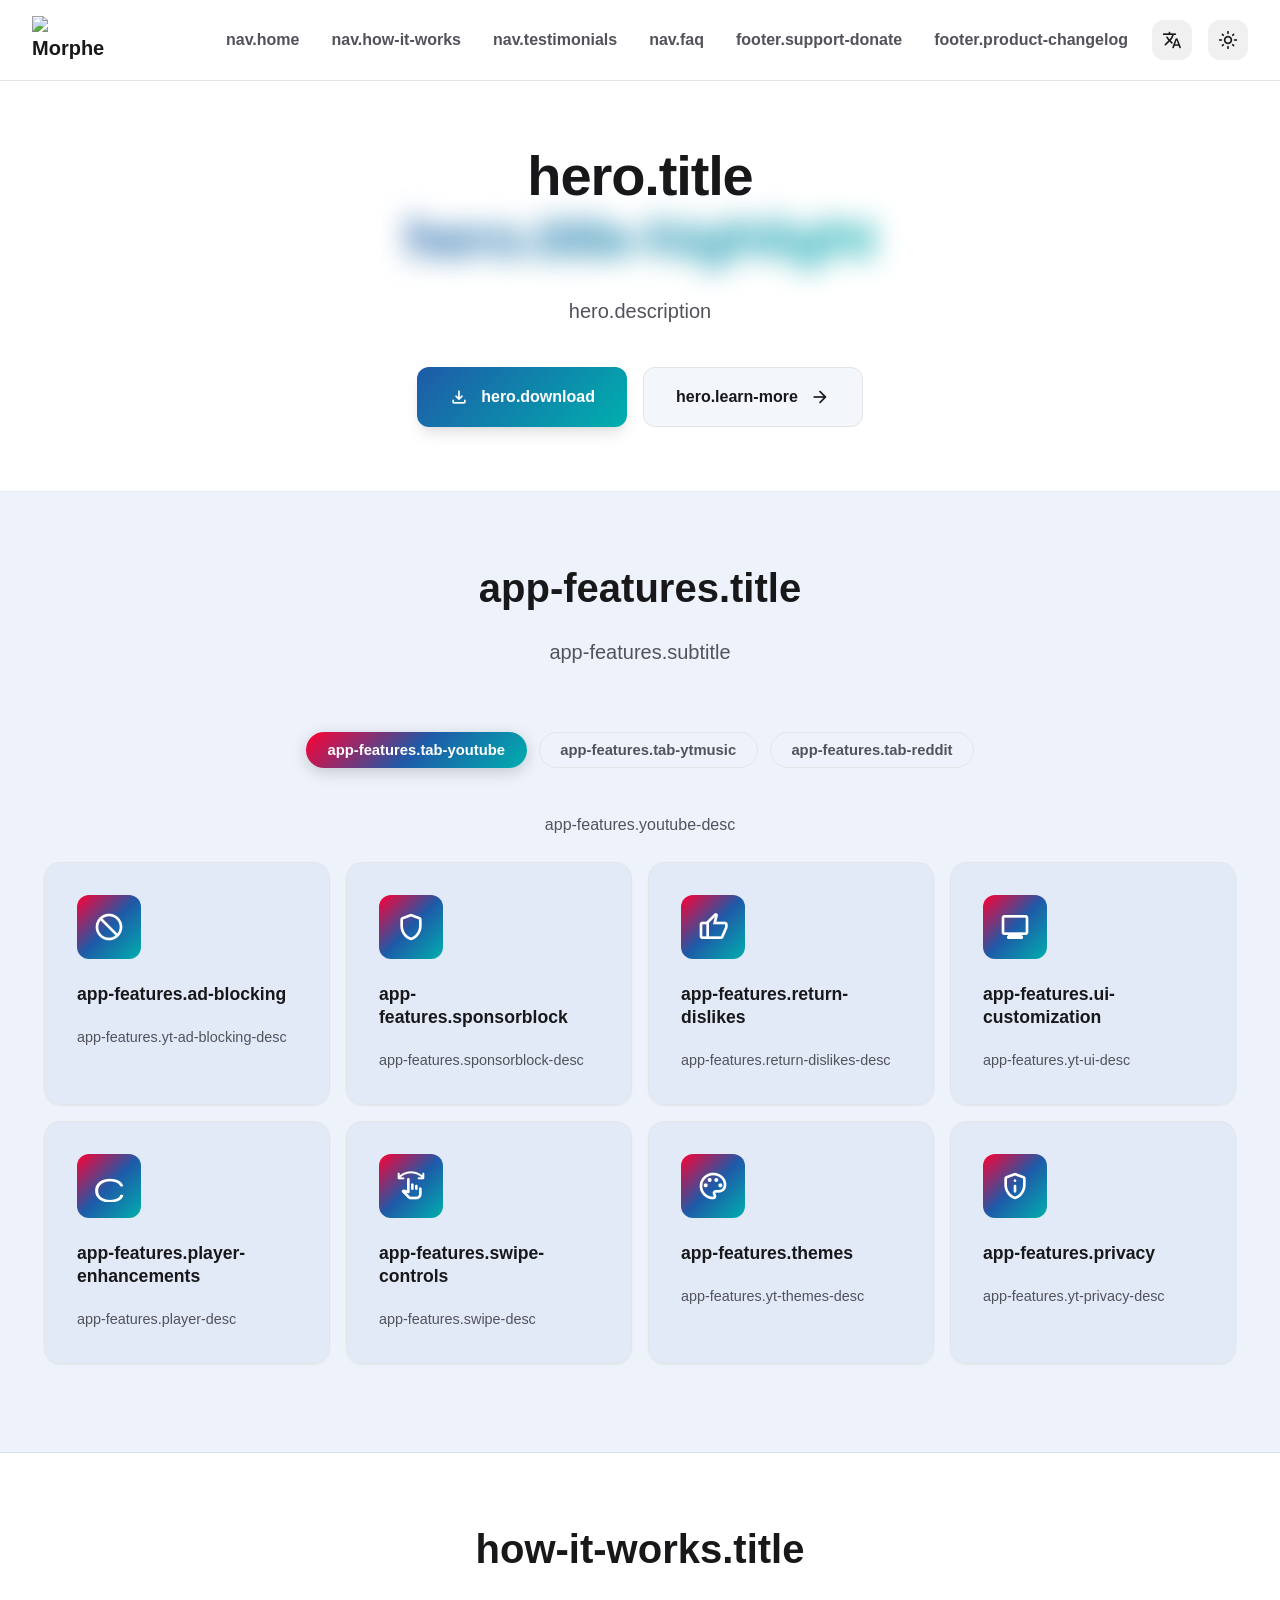
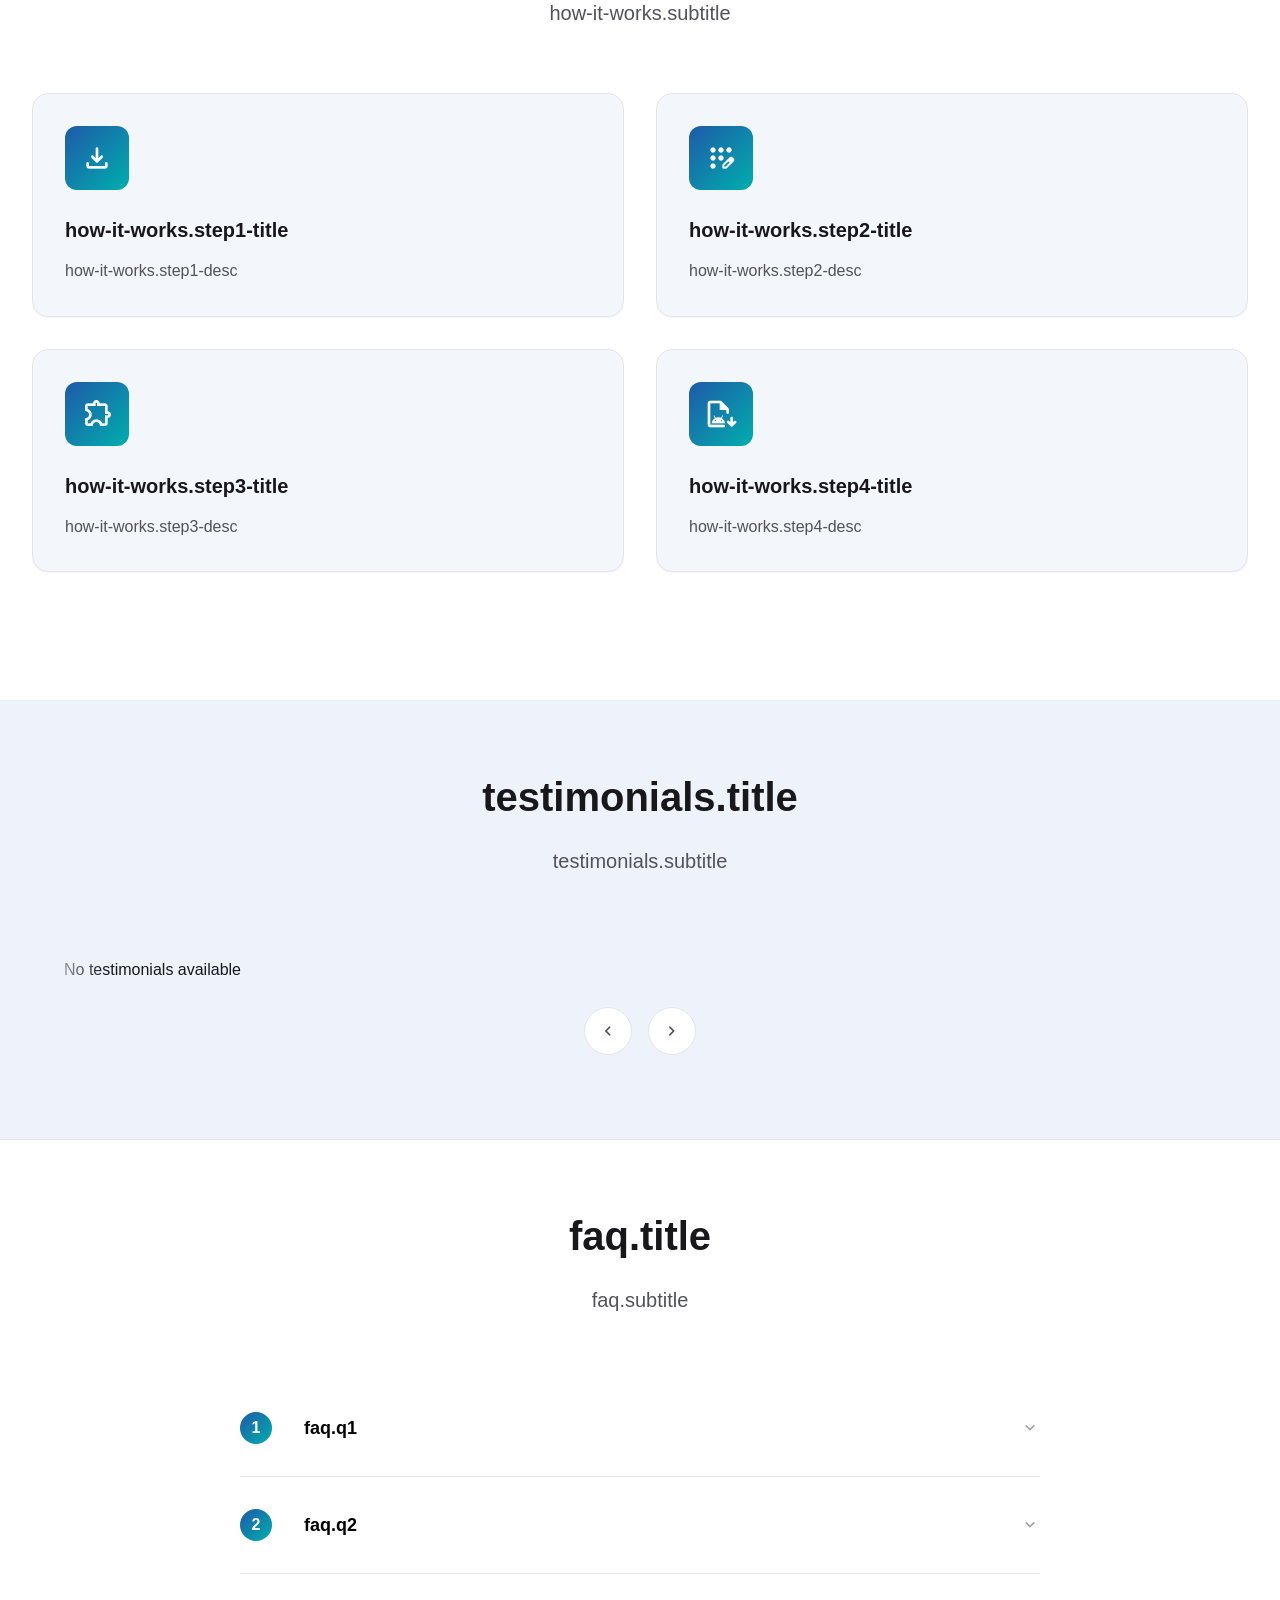
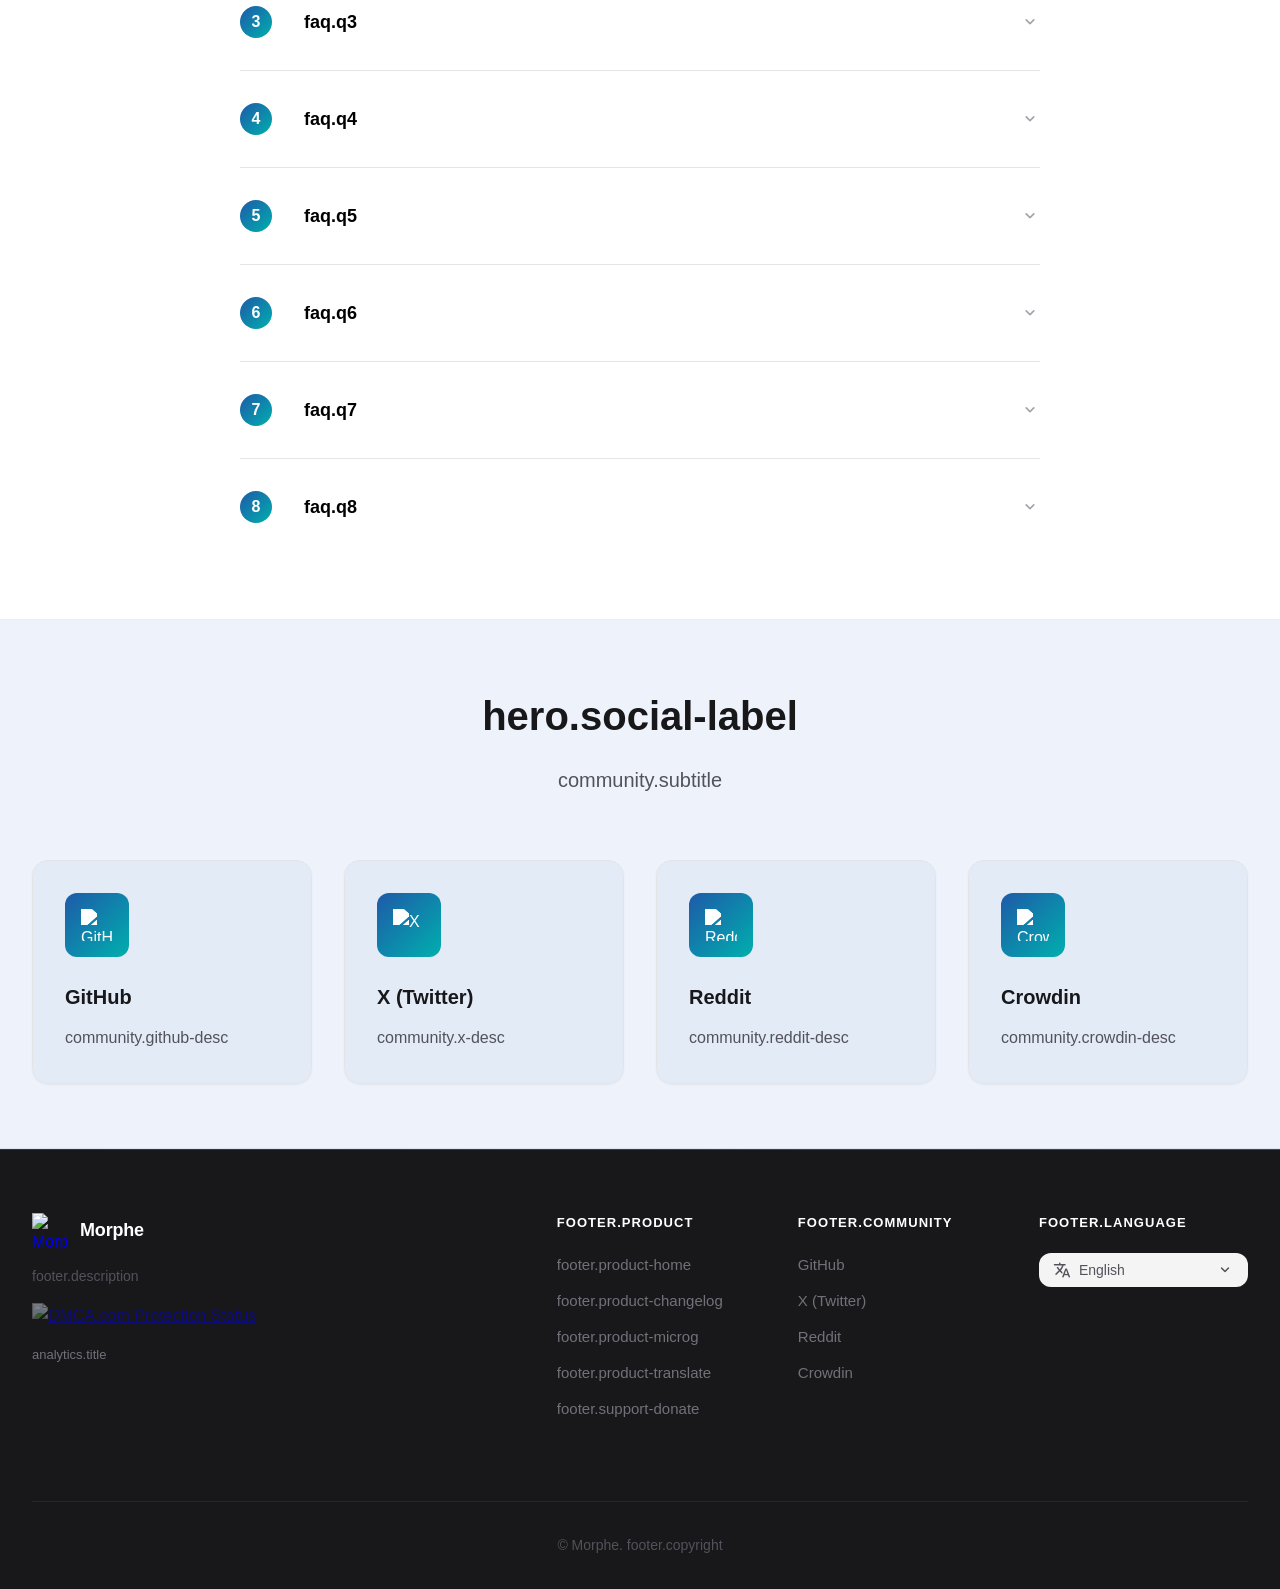
==== commit 8ef49683: "chore: Merge branch `dev` to `main` (#142)" ====
--- a/public/index.html
+++ b/public/index.html
@@ -93,7 +93,12 @@
 <section id="home" class="hero">
     <div class="hero-container">
         <div class="hero-content">
-            <h1 class="hero-title"><span data-i18n="hero.title">Transform Your</span> <span class="gradient-text" data-i18n="hero.title-highlight">Android Apps</span></h1>
+            <h1 class="hero-title">
+                <span data-i18n="hero.title">Transform Your</span>
+                <span class="hero-title-highlight-line">
+                    <span class="gradient-text" data-i18n="hero.title-highlight">Android Experience</span>
+                </span>
+            </h1>
             <p class="hero-description" data-i18n="hero.description">
                 From the developers that brought you the greatest modded YouTube apps,
                 comes Morphe - the powerful app modification tool that puts you in control
@@ -585,6 +590,7 @@
 <script src="js/i18n.js"></script>
 <script src="js/testimonials.js"></script>
 <script src="js/app-features.js"></script>
+<script src="js/hero-morph.js"></script>
 <script src="js/main.js"></script>
 </body>
 </html>
--- a/public/css/styles.css
+++ b/public/css/styles.css
@@ -513,6 +513,26 @@
     word-break: break-word;
 }
 
+.hero-title-highlight-line {
+    display: block;
+    min-height: 1.15em; /* matches line-height of parent */
+}
+
+/* Hero morphing animation */
+.hero-morph-text {
+    display: inline;
+    transition:
+        filter  700ms cubic-bezier(0.4, 0, 0.2, 1),
+        opacity 700ms cubic-bezier(0.4, 0, 0.2, 1);
+    will-change: filter, opacity;
+}
+
+.hero-morph-text.morph-out,
+.hero-morph-text.morph-in {
+    filter:  blur(14px);
+    opacity: 0;
+}
+
 .gradient-text {
     background: var(--gradient-primary);
     -webkit-background-clip: text;
@@ -616,6 +636,44 @@
     to   { opacity: 1; transform: translateY(0); }
 }
 
+/* Scroll-reveal */
+.will-reveal {
+    opacity: 0;
+    transform: translateY(24px);
+    transition:
+        opacity 0.5s cubic-bezier(0.4, 0, 0.2, 1),
+        transform 0.5s cubic-bezier(0.4, 0, 0.2, 1);
+}
+
+.will-reveal.animate-in {
+    opacity: 1;
+    transform: translateY(0);
+}
+
+.will-reveal-stagger > * {
+    opacity: 0;
+    transform: translateY(20px);
+    transition:
+        opacity 0.45s cubic-bezier(0.4, 0, 0.2, 1),
+        transform 0.45s cubic-bezier(0.4, 0, 0.2, 1);
+    transition-delay: var(--reveal-delay, 0ms);
+}
+
+.will-reveal-stagger.animate-in > * {
+    opacity: 1;
+    transform: translateY(0);
+}
+
+/* Respect reduced-motion preference */
+@media (prefers-reduced-motion: reduce) {
+    .will-reveal,
+    .will-reveal-stagger > * {
+        transition: none;
+        opacity: 1;
+        transform: none;
+    }
+}
+
 .app-page-desc {
     text-align: center;
     font-size: 1rem;
@@ -848,15 +906,33 @@
 
 .testimonials-carousel {
     position: relative;
-    overflow-x: clip;
-    overflow-y: visible;
+    overflow: hidden;
     padding: 16px var(--spacing-xl) 20px;
+    overscroll-behavior-x: none;
+    /* Soft fade at left/right edges to hint at more cards */
+    -webkit-mask-image: linear-gradient(
+        to right,
+        transparent 0%,
+        black 6%,
+        black 94%,
+        transparent 100%
+    );
+    mask-image: linear-gradient(
+        to right,
+        transparent 0%,
+        black 6%,
+        black 94%,
+        transparent 100%
+    );
 }
 
 .testimonials-grid {
+    touch-action: pan-y;
+}
+
+.testimonials-grid {
     display: flex;
     gap: var(--spacing-xl);
-    transition: transform var(--transition-slow);
 }
 
 .testimonials-grid
@@ -1031,10 +1107,6 @@
 .testimonials-grid {
     user-select: none;
     cursor: grab;
-}
-
-.testimonials-grid.dragging {
-    cursor: grabbing;
 }
 
 /* FAQ Section */
@@ -1320,6 +1392,34 @@
 
 .version-card.hidden {
     display: none;
+}
+
+/* Infinite scroll: card matched filters but not yet revealed */
+.version-card.lazy-hidden {
+    display: none;
+}
+
+/* Fade-in animation when a card is revealed by infinite scroll */
+.version-card.card-reveal {
+    animation: cardReveal 0.4s cubic-bezier(0.4, 0, 0.2, 1) both;
+    animation-delay: var(--card-delay, 0ms);
+}
+
+@keyframes cardReveal {
+    from { opacity: 0; transform: translateY(16px); }
+    to   { opacity: 1; transform: translateY(0); }
+}
+
+@media (prefers-reduced-motion: reduce) {
+    .version-card.card-reveal {
+        animation: none;
+    }
+}
+
+/* Scroll sentinel — invisible trigger element */
+#changelog-scroll-sentinel {
+    height: 1px;
+    visibility: hidden;
 }
 
 .version-header {
@@ -2375,6 +2475,19 @@
         grid-template-columns: 1fr;
         gap: var(--spacing-2xl);
     }
+
+    .nav-links {
+        gap: var(--spacing-md);
+        margin-right: var(--spacing-sm);
+    }
+
+    .nav-link {
+        font-size: 0.875rem;
+    }
+
+    .nav-container {
+        padding: var(--spacing-md) var(--spacing-lg);
+    }
 }
 
 /* Mobile Drawer */
@@ -2606,6 +2719,21 @@
 
     .testimonials-carousel {
         padding: 16px var(--spacing-md) 20px;
+        /* On mobile one card fills ~90% width - use a tighter fade */
+        -webkit-mask-image: linear-gradient(
+            to right,
+            transparent 0%,
+            black 4%,
+            black 96%,
+            transparent 100%
+        );
+        mask-image: linear-gradient(
+            to right,
+            transparent 0%,
+            black 4%,
+            black 96%,
+            transparent 100%
+        );
     }
 
     .testimonials-grid .testimonial-card {
@@ -2932,3 +3060,107 @@
 html[data-theme] {
     visibility: visible;
 }
+
+/* RTL Support */
+[dir="rtl"] body {
+    text-align: right;
+}
+
+[dir="rtl"] .nav-logo-wordmark {
+    left: auto;
+    right: 0;
+}
+
+[dir="rtl"] .nav-links {
+    margin-left: var(--spacing-lg);
+    margin-right: auto;
+}
+
+[dir="rtl"] .nav-actions {
+    justify-content: flex-start;
+}
+
+[dir="rtl"] .hero-buttons,
+[dir="rtl"] .hero-content {
+    text-align: center;
+}
+
+[dir="rtl"] .feature-card,
+[dir="rtl"] .community-card,
+[dir="rtl"] .testimonial-card,
+[dir="rtl"] .faq-answer,
+[dir="rtl"] .app-page-desc {
+    text-align: right;
+}
+
+[dir="rtl"] .faq-toggle-icon {
+    margin-right: auto;
+    margin-left: 0;
+}
+
+[dir="rtl"] .faq-number {
+    margin-right: 0;
+    margin-left: var(--spacing-md);
+}
+
+[dir="rtl"] .scroll-to-top {
+    right: auto;
+    left: var(--spacing-xl);
+}
+
+[dir="rtl"] .footer-column {
+    text-align: right;
+}
+
+[dir="rtl"] .toggle-slider::before {
+    left: auto;
+    right: 2px;
+}
+
+[dir="rtl"] .filter-toggle input:checked + .toggle-slider::before {
+    transform: translateX(-20px);
+}
+
+[dir="rtl"] .version-card {
+    border-left: 1px solid var(--border);
+    border-right: 4px solid var(--primary-blue);
+}
+
+[dir="rtl"] .version-card[data-type="patches"] {
+    border-right-color: var(--primary-teal);
+}
+
+[dir="rtl"] .feature-slide-icon {
+    margin-left: auto;
+    margin-right: 0;
+}
+
+[dir="rtl"] .carousel-button.prev {
+    left: auto;
+    right: var(--spacing-md);
+}
+
+[dir="rtl"] .carousel-button.next {
+    right: auto;
+    left: var(--spacing-md);
+}
+
+[dir="rtl"] .carousel-button svg {
+    transform: rotate(180deg);
+}
+
+@media (max-width: 768px) {
+    [dir="rtl"] .nav-links {
+        margin: 0;
+    }
+
+    [dir="rtl"] .mobile-menu {
+        left: 0;
+        right: auto;
+        transform: translateX(-100%);
+    }
+
+    [dir="rtl"] .mobile-menu.active {
+        transform: translateX(0);
+    }
+}
